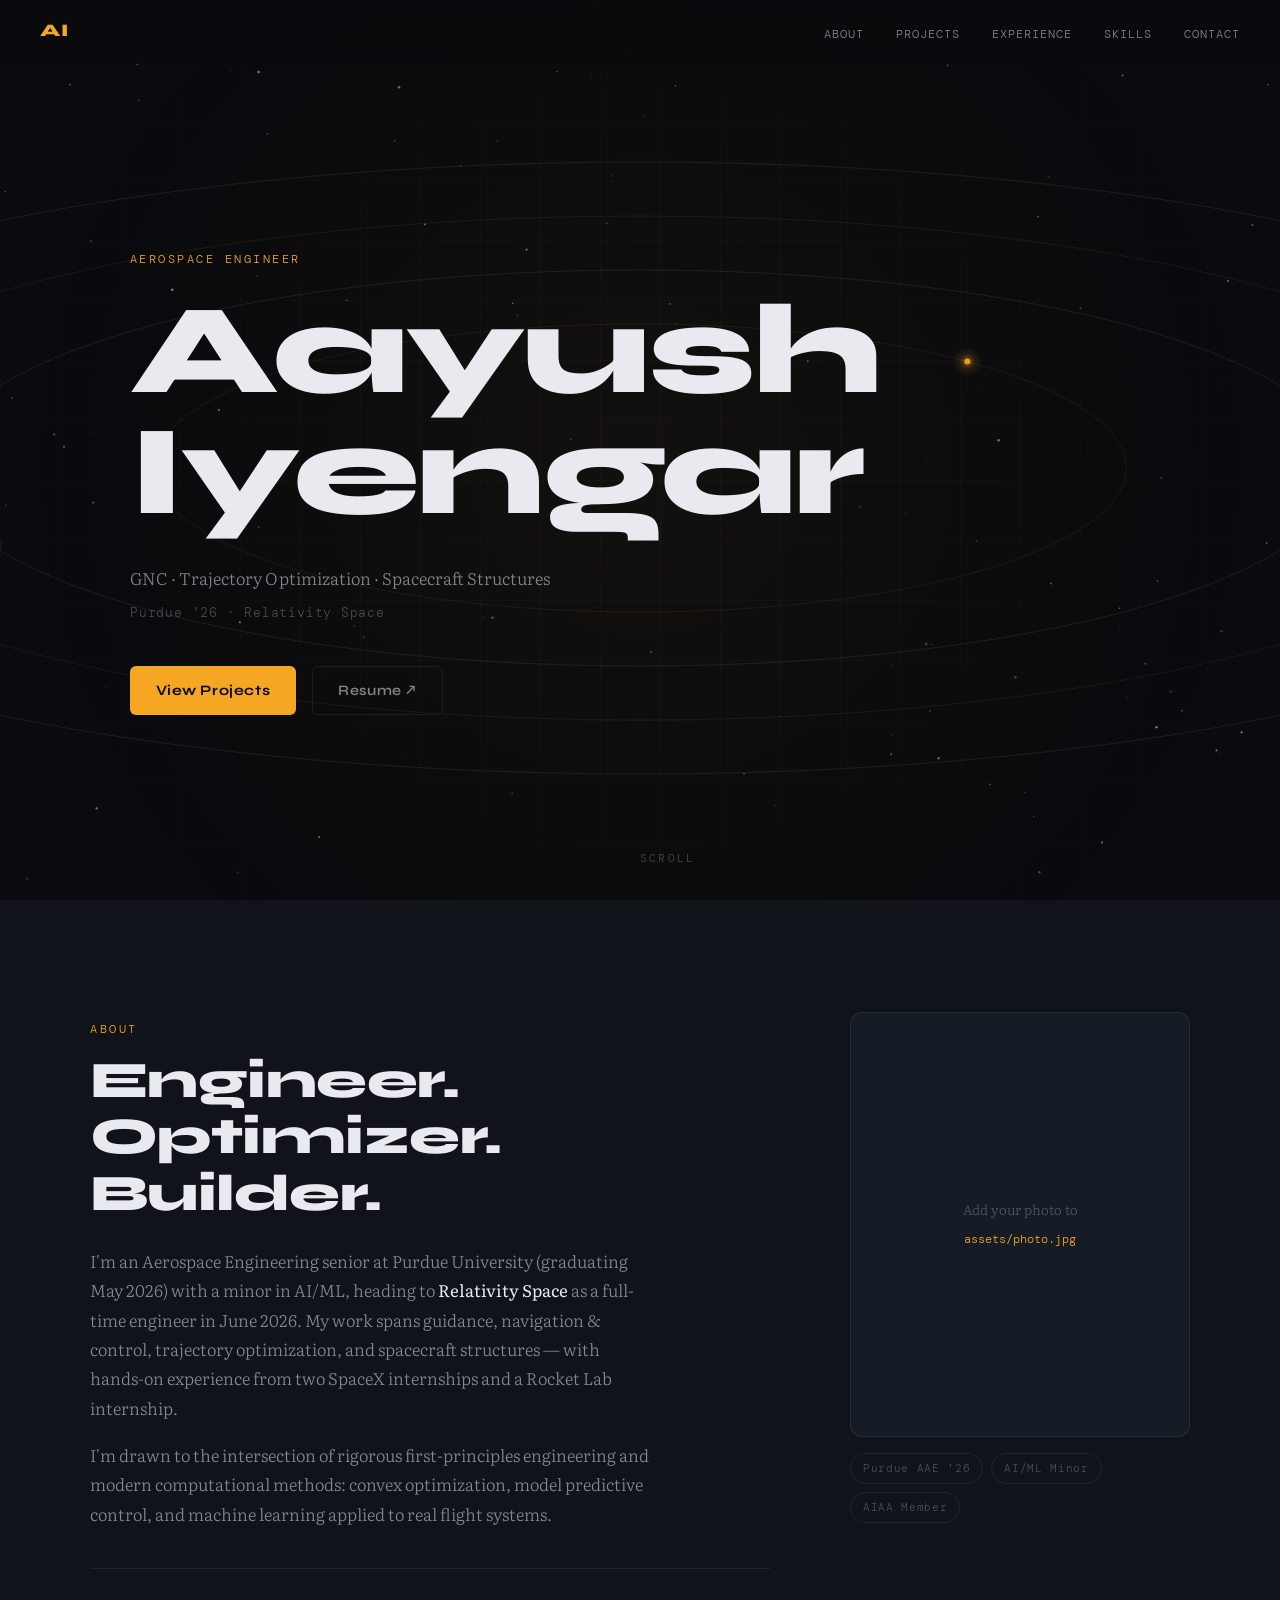
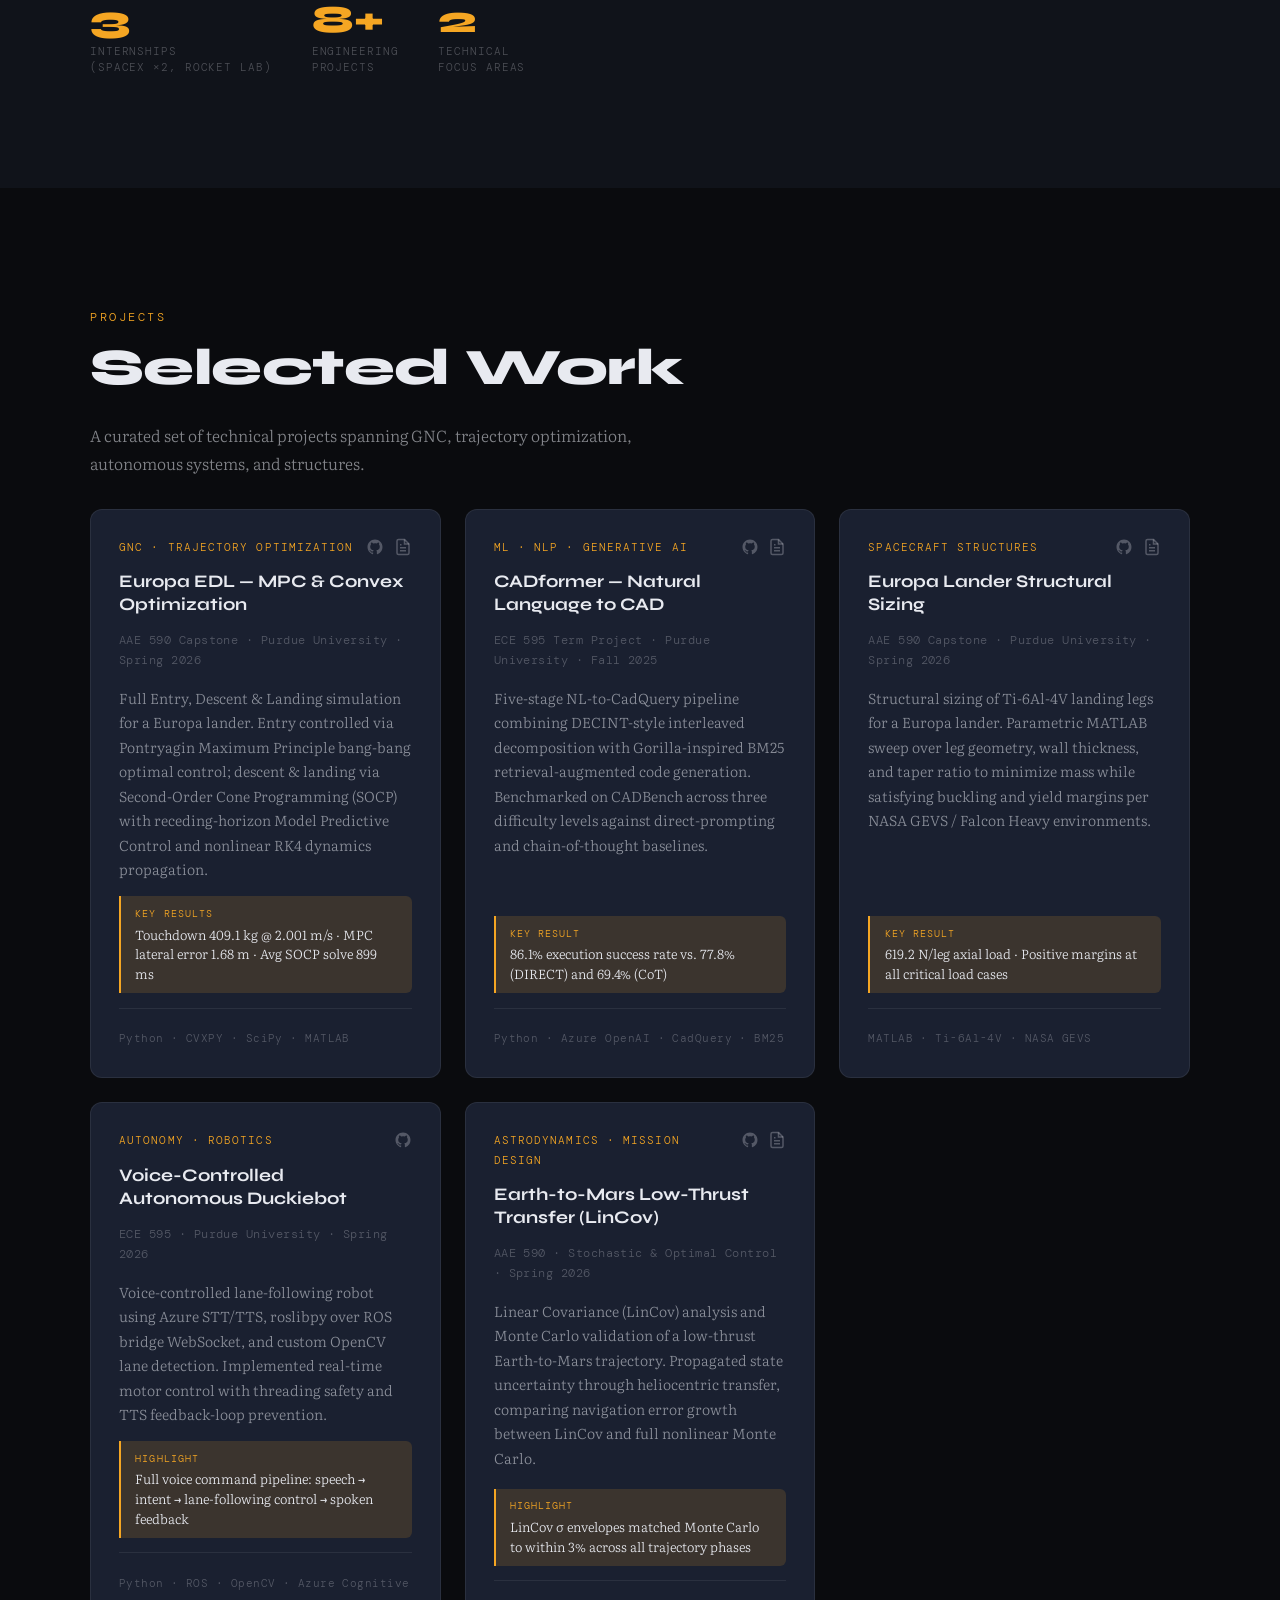
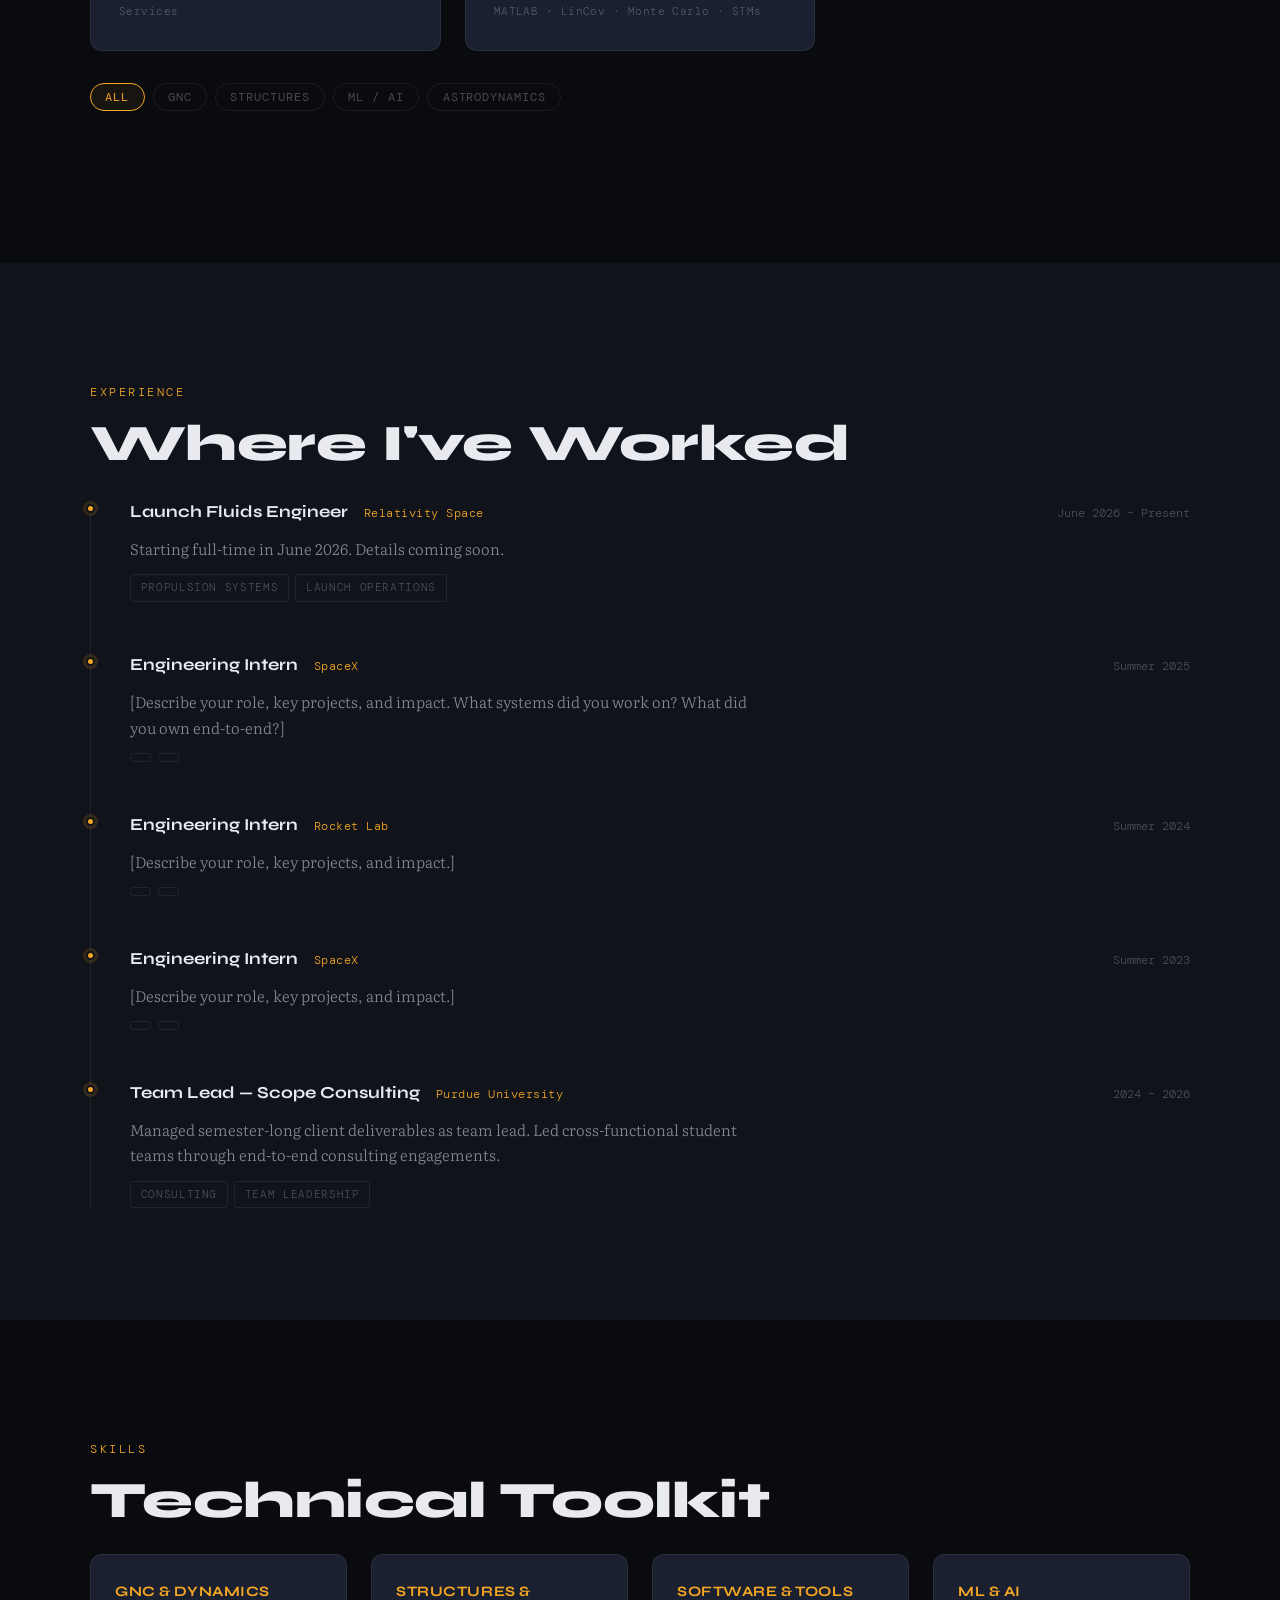
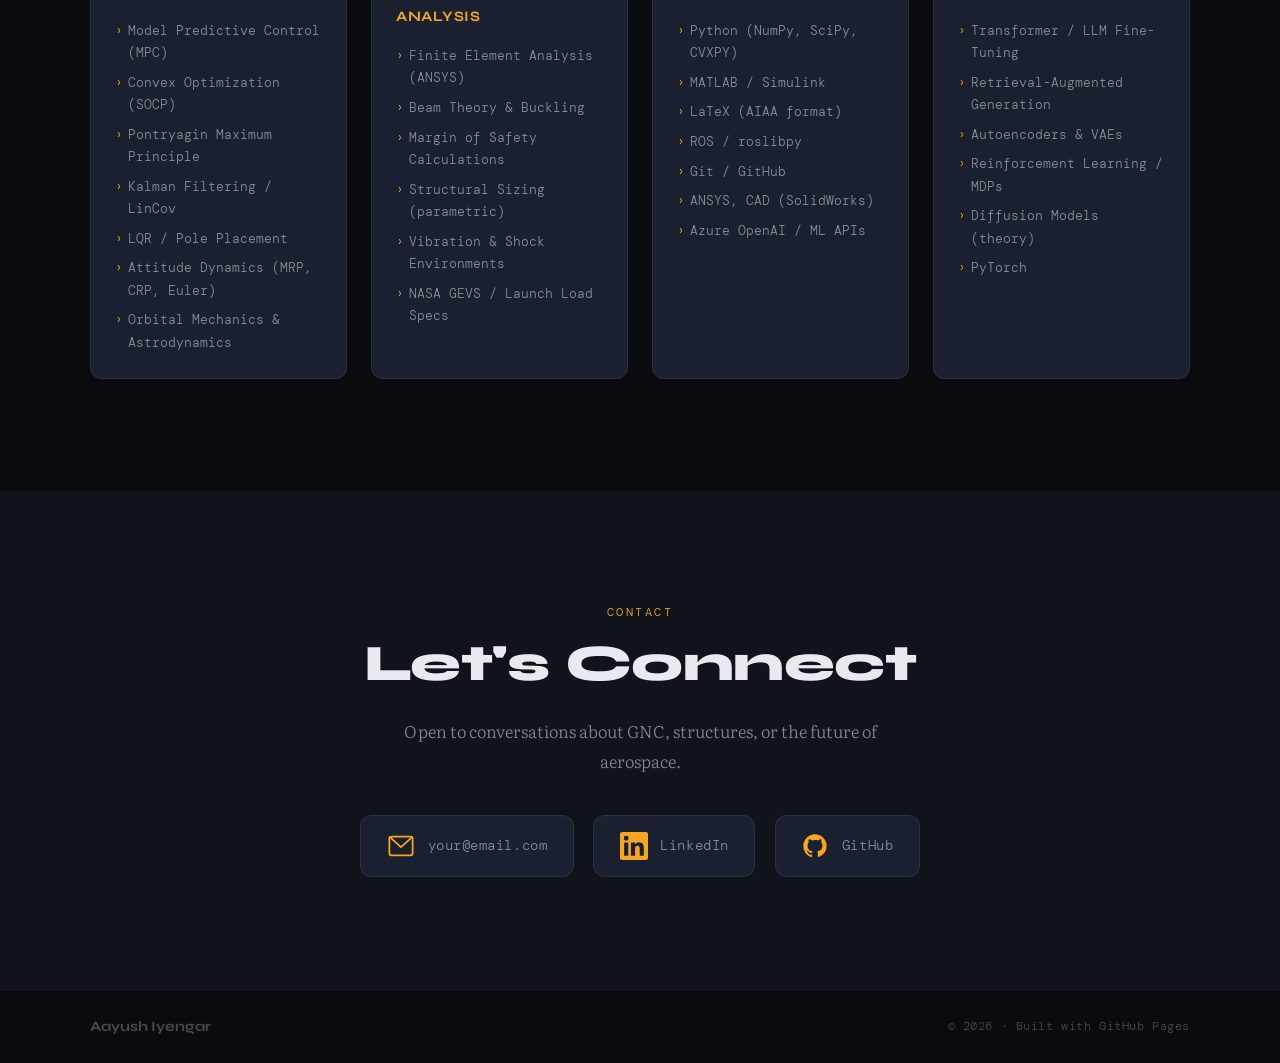
==== portfolio/index.html @ c2027d05 "Initial portfolio commit" ====
<!DOCTYPE html>
<html lang="en">
<head>
  <meta charset="UTF-8" />
  <meta name="viewport" content="width=device-width, initial-scale=1.0" />
  <title>Aayush Iyengar — Aerospace Engineer</title>
  <meta name="description" content="Aerospace Engineering portfolio — GNC, trajectory optimization, spacecraft structures, and more." />
  <link rel="stylesheet" href="css/style.css" />
  <link rel="preconnect" href="https://fonts.googleapis.com" />
  <link href="https://fonts.googleapis.com/css2?family=Syne:wght@400;600;700;800&family=DM+Mono:ital,wght@0,300;0,400;1,300&family=Literata:ital,wght@0,300;0,400;1,300&display=swap" rel="stylesheet" />
</head>
<body>

  <!-- ═══════════════════════════════ NAV ═══════════════════════════════ -->
  <nav id="nav">
    <div class="nav-logo">AI</div>
    <ul class="nav-links">
      <li><a href="#about">About</a></li>
      <li><a href="#projects">Projects</a></li>
      <li><a href="#experience">Experience</a></li>
      <li><a href="#skills">Skills</a></li>
      <li><a href="#contact">Contact</a></li>
    </ul>
    <button class="nav-menu-btn" id="menuBtn" aria-label="Toggle menu">
      <span></span><span></span><span></span>
    </button>
  </nav>

  <div class="mobile-menu" id="mobileMenu">
    <ul>
      <li><a href="#about" class="menu-link">About</a></li>
      <li><a href="#projects" class="menu-link">Projects</a></li>
      <li><a href="#experience" class="menu-link">Experience</a></li>
      <li><a href="#skills" class="menu-link">Skills</a></li>
      <li><a href="#contact" class="menu-link">Contact</a></li>
    </ul>
  </div>

  <!-- ════════════════════════════════ HERO ════════════════════════════════ -->
  <header id="hero">
    <div class="hero-bg">
      <canvas id="orbitCanvas"></canvas>
    </div>
    <div class="hero-content">
      <p class="hero-eyebrow">Aerospace Engineer</p>
      <h1 class="hero-name">Aayush<br/>Iyengar</h1>
      <p class="hero-tagline">
        GNC · Trajectory Optimization · Spacecraft Structures<br/>
        <span class="hero-sub">Purdue '26 · Relativity Space</span>
      </p>
      <div class="hero-cta">
        <a href="#projects" class="btn-primary">View Projects</a>
        <a href="assets/resume.pdf" class="btn-ghost" target="_blank" rel="noopener">
          <!-- ✏️ UPDATE: replace assets/resume.pdf with your actual resume PDF path -->
          Resume ↗
        </a>
      </div>
    </div>
    <div class="hero-scroll-hint">scroll</div>
  </header>

  <!-- ════════════════════════════════ ABOUT ════════════════════════════════ -->
  <section id="about">
    <div class="section-inner">
      <div class="about-grid">
        <div class="about-text">
          <span class="section-label">About</span>
          <h2>Engineer. Optimizer.<br/>Builder.</h2>
          <p>
            <!-- ✏️ UPDATE: Replace this paragraph with your own bio -->
            I'm an Aerospace Engineering senior at Purdue University (graduating May 2026) with a minor in
            AI/ML, heading to <strong>Relativity Space</strong> as a full-time engineer in June 2026.
            My work spans guidance, navigation & control, trajectory optimization, and spacecraft
            structures — with hands-on experience from two SpaceX internships and a Rocket Lab internship.
          </p>
          <p>
            I'm drawn to the intersection of rigorous first-principles engineering and modern computational
            methods: convex optimization, model predictive control, and machine learning applied to
            real flight systems.
          </p>
          <div class="about-stats">
            <div class="stat">
              <span class="stat-num">3</span>
              <span class="stat-label">Internships<br/>(SpaceX ×2, Rocket Lab)</span>
            </div>
            <div class="stat">
              <!-- ✏️ UPDATE: adjust project count as needed -->
              <span class="stat-num">8+</span>
              <span class="stat-label">Engineering<br/>Projects</span>
            </div>
            <div class="stat">
              <span class="stat-num">2</span>
              <span class="stat-label">Technical<br/>Focus Areas</span>
            </div>
          </div>
        </div>
        <div class="about-image-col">
          <div class="about-photo-frame">
            <!-- ✏️ UPDATE: Replace 'assets/photo.jpg' with your own headshot -->
            <img src="assets/photo.jpg" alt="Aayush Iyengar" id="profilePhoto" />
            <div class="photo-placeholder" id="photoPlaceholder">
              <span>Add your photo to<br/><code>assets/photo.jpg</code></span>
            </div>
          </div>
          <div class="about-badges">
            <span class="badge">Purdue AAE '26</span>
            <span class="badge">AI/ML Minor</span>
            <span class="badge">AIAA Member</span>
          </div>
        </div>
      </div>
    </div>
  </section>

  <!-- ════════════════════════════════ PROJECTS ════════════════════════════════ -->
  <section id="projects">
    <div class="section-inner">
      <span class="section-label">Projects</span>
      <h2>Selected Work</h2>
      <p class="section-intro">
        A curated set of technical projects spanning GNC, trajectory optimization, autonomous systems, and structures.
      </p>

      <div class="projects-grid" id="projectsGrid">
        <!-- ─── PROJECT CARD TEMPLATE ───
             To add or edit a project, duplicate one <article class="project-card"> block.
             Fields to update:
               data-tags   : space-separated tags shown as pills (e.g. "GNC MPC Python")
               .proj-tag   : category label shown at top of card
               h3          : project title
               .proj-meta  : subtitle / affiliation / date
               .proj-desc  : 2–4 sentence technical summary
               .proj-result: key quantitative result or outcome
               .proj-stack : comma-separated tools/languages used
               href (×2)   : links to GitHub repo and/or paper/report PDF
             ─── -->

        <article class="project-card" data-tags="GNC MPC Python Optimization">
          <div class="proj-header">
            <span class="proj-tag">GNC · Trajectory Optimization</span>
            <div class="proj-links">
              <!-- ✏️ UPDATE: Replace # with your GitHub repo URL -->
              <a href="#" target="_blank" rel="noopener" aria-label="GitHub">
                <svg viewBox="0 0 24 24" fill="currentColor" width="18" height="18"><path d="M12 2C6.477 2 2 6.484 2 12.017c0 4.425 2.865 8.18 6.839 9.504.5.092.682-.217.682-.483 0-.237-.008-.868-.013-1.703-2.782.605-3.369-1.343-3.369-1.343-.454-1.158-1.11-1.466-1.11-1.466-.908-.62.069-.608.069-.608 1.003.07 1.531 1.032 1.531 1.032.892 1.53 2.341 1.088 2.91.832.092-.647.35-1.088.636-1.338-2.22-.253-4.555-1.113-4.555-4.951 0-1.093.39-1.988 1.029-2.688-.103-.253-.446-1.272.098-2.65 0 0 .84-.27 2.75 1.026A9.564 9.564 0 0112 6.844c.85.004 1.705.115 2.504.337 1.909-1.296 2.747-1.027 2.747-1.027.546 1.379.202 2.398.1 2.651.64.7 1.028 1.595 1.028 2.688 0 3.848-2.339 4.695-4.566 4.943.359.309.678.92.678 1.855 0 1.338-.012 2.419-.012 2.747 0 .268.18.58.688.482A10.019 10.019 0 0022 12.017C22 6.484 17.522 2 12 2z"/></svg>
              </a>
              <!-- ✏️ UPDATE: Replace # with your report/paper PDF link, or remove this <a> tag -->
              <a href="#" target="_blank" rel="noopener" aria-label="Report">
                <svg viewBox="0 0 24 24" fill="none" stroke="currentColor" stroke-width="2" width="18" height="18"><path d="M14 2H6a2 2 0 00-2 2v16a2 2 0 002 2h12a2 2 0 002-2V8z"/><polyline points="14 2 14 8 20 8"/><line x1="16" y1="13" x2="8" y2="13"/><line x1="16" y1="17" x2="8" y2="17"/><polyline points="10 9 9 9 8 9"/></svg>
              </a>
            </div>
          </div>
          <h3>Europa EDL — MPC &amp; Convex Optimization</h3>
          <p class="proj-meta">AAE 590 Capstone · Purdue University · Spring 2026</p>
          <p class="proj-desc">
            Full Entry, Descent &amp; Landing simulation for a Europa lander. Entry controlled via
            Pontryagin Maximum Principle bang-bang optimal control; descent &amp; landing via
            Second-Order Cone Programming (SOCP) with receding-horizon Model Predictive Control
            and nonlinear RK4 dynamics propagation.
          </p>
          <div class="proj-result">
            <span class="result-label">Key Results</span>
            Touchdown 409.1 kg @ 2.001 m/s · MPC lateral error 1.68 m · Avg SOCP solve 899 ms
          </div>
          <div class="proj-footer">
            <span class="proj-stack">Python · CVXPY · SciPy · MATLAB</span>
          </div>
        </article>

        <article class="project-card" data-tags="NLP ML Python CAD">
          <div class="proj-header">
            <span class="proj-tag">ML · NLP · Generative AI</span>
            <div class="proj-links">
              <a href="#" target="_blank" rel="noopener" aria-label="GitHub">
                <svg viewBox="0 0 24 24" fill="currentColor" width="18" height="18"><path d="M12 2C6.477 2 2 6.484 2 12.017c0 4.425 2.865 8.18 6.839 9.504.5.092.682-.217.682-.483 0-.237-.008-.868-.013-1.703-2.782.605-3.369-1.343-3.369-1.343-.454-1.158-1.11-1.466-1.11-1.466-.908-.62.069-.608.069-.608 1.003.07 1.531 1.032 1.531 1.032.892 1.53 2.341 1.088 2.91.832.092-.647.35-1.088.636-1.338-2.22-.253-4.555-1.113-4.555-4.951 0-1.093.39-1.988 1.029-2.688-.103-.253-.446-1.272.098-2.65 0 0 .84-.27 2.75 1.026A9.564 9.564 0 0112 6.844c.85.004 1.705.115 2.504.337 1.909-1.296 2.747-1.027 2.747-1.027.546 1.379.202 2.398.1 2.651.64.7 1.028 1.595 1.028 2.688 0 3.848-2.339 4.695-4.566 4.943.359.309.678.92.678 1.855 0 1.338-.012 2.419-.012 2.747 0 .268.18.58.688.482A10.019 10.019 0 0022 12.017C22 6.484 17.522 2 12 2z"/></svg>
              </a>
              <a href="#" target="_blank" rel="noopener" aria-label="Report">
                <svg viewBox="0 0 24 24" fill="none" stroke="currentColor" stroke-width="2" width="18" height="18"><path d="M14 2H6a2 2 0 00-2 2v16a2 2 0 002 2h12a2 2 0 002-2V8z"/><polyline points="14 2 14 8 20 8"/><line x1="16" y1="13" x2="8" y2="13"/><line x1="16" y1="17" x2="8" y2="17"/><polyline points="10 9 9 9 8 9"/></svg>
              </a>
            </div>
          </div>
          <h3>CADformer — Natural Language to CAD</h3>
          <p class="proj-meta">ECE 595 Term Project · Purdue University · Fall 2025</p>
          <p class="proj-desc">
            Five-stage NL-to-CadQuery pipeline combining DECINT-style interleaved decomposition with
            Gorilla-inspired BM25 retrieval-augmented code generation. Benchmarked on CADBench across
            three difficulty levels against direct-prompting and chain-of-thought baselines.
          </p>
          <div class="proj-result">
            <span class="result-label">Key Result</span>
            86.1% execution success rate vs. 77.8% (DIRECT) and 69.4% (CoT)
          </div>
          <div class="proj-footer">
            <span class="proj-stack">Python · Azure OpenAI · CadQuery · BM25</span>
          </div>
        </article>

        <article class="project-card" data-tags="Structures FEA MATLAB">
          <div class="proj-header">
            <span class="proj-tag">Spacecraft Structures</span>
            <div class="proj-links">
              <a href="#" target="_blank" rel="noopener" aria-label="GitHub">
                <svg viewBox="0 0 24 24" fill="currentColor" width="18" height="18"><path d="M12 2C6.477 2 2 6.484 2 12.017c0 4.425 2.865 8.18 6.839 9.504.5.092.682-.217.682-.483 0-.237-.008-.868-.013-1.703-2.782.605-3.369-1.343-3.369-1.343-.454-1.158-1.11-1.466-1.11-1.466-.908-.62.069-.608.069-.608 1.003.07 1.531 1.032 1.531 1.032.892 1.53 2.341 1.088 2.91.832.092-.647.35-1.088.636-1.338-2.22-.253-4.555-1.113-4.555-4.951 0-1.093.39-1.988 1.029-2.688-.103-.253-.446-1.272.098-2.65 0 0 .84-.27 2.75 1.026A9.564 9.564 0 0112 6.844c.85.004 1.705.115 2.504.337 1.909-1.296 2.747-1.027 2.747-1.027.546 1.379.202 2.398.1 2.651.64.7 1.028 1.595 1.028 2.688 0 3.848-2.339 4.695-4.566 4.943.359.309.678.92.678 1.855 0 1.338-.012 2.419-.012 2.747 0 .268.18.58.688.482A10.019 10.019 0 0022 12.017C22 6.484 17.522 2 12 2z"/></svg>
              </a>
              <a href="#" target="_blank" rel="noopener" aria-label="Report">
                <svg viewBox="0 0 24 24" fill="none" stroke="currentColor" stroke-width="2" width="18" height="18"><path d="M14 2H6a2 2 0 00-2 2v16a2 2 0 002 2h12a2 2 0 002-2V8z"/><polyline points="14 2 14 8 20 8"/><line x1="16" y1="13" x2="8" y2="13"/><line x1="16" y1="17" x2="8" y2="17"/><polyline points="10 9 9 9 8 9"/></svg>
              </a>
            </div>
          </div>
          <h3>Europa Lander Structural Sizing</h3>
          <p class="proj-meta">AAE 590 Capstone · Purdue University · Spring 2026</p>
          <p class="proj-desc">
            Structural sizing of Ti-6Al-4V landing legs for a Europa lander. Parametric MATLAB sweep
            over leg geometry, wall thickness, and taper ratio to minimize mass while satisfying
            buckling and yield margins per NASA GEVS / Falcon Heavy environments.
          </p>
          <div class="proj-result">
            <span class="result-label">Key Result</span>
            619.2 N/leg axial load · Positive margins at all critical load cases
          </div>
          <div class="proj-footer">
            <span class="proj-stack">MATLAB · Ti-6Al-4V · NASA GEVS</span>
          </div>
        </article>

        <article class="project-card" data-tags="GNC Robotics Python ROS">
          <div class="proj-header">
            <span class="proj-tag">Autonomy · Robotics</span>
            <div class="proj-links">
              <a href="#" target="_blank" rel="noopener" aria-label="GitHub">
                <svg viewBox="0 0 24 24" fill="currentColor" width="18" height="18"><path d="M12 2C6.477 2 2 6.484 2 12.017c0 4.425 2.865 8.18 6.839 9.504.5.092.682-.217.682-.483 0-.237-.008-.868-.013-1.703-2.782.605-3.369-1.343-3.369-1.343-.454-1.158-1.11-1.466-1.11-1.466-.908-.62.069-.608.069-.608 1.003.07 1.531 1.032 1.531 1.032.892 1.53 2.341 1.088 2.91.832.092-.647.35-1.088.636-1.338-2.22-.253-4.555-1.113-4.555-4.951 0-1.093.39-1.988 1.029-2.688-.103-.253-.446-1.272.098-2.65 0 0 .84-.27 2.75 1.026A9.564 9.564 0 0112 6.844c.85.004 1.705.115 2.504.337 1.909-1.296 2.747-1.027 2.747-1.027.546 1.379.202 2.398.1 2.651.64.7 1.028 1.595 1.028 2.688 0 3.848-2.339 4.695-4.566 4.943.359.309.678.92.678 1.855 0 1.338-.012 2.419-.012 2.747 0 .268.18.58.688.482A10.019 10.019 0 0022 12.017C22 6.484 17.522 2 12 2z"/></svg>
              </a>
            </div>
          </div>
          <h3>Voice-Controlled Autonomous Duckiebot</h3>
          <p class="proj-meta">ECE 595 · Purdue University · Spring 2026</p>
          <p class="proj-desc">
            Voice-controlled lane-following robot using Azure STT/TTS, roslibpy over ROS bridge
            WebSocket, and custom OpenCV lane detection. Implemented real-time motor control with
            threading safety and TTS feedback-loop prevention.
          </p>
          <div class="proj-result">
            <span class="result-label">Highlight</span>
            Full voice command pipeline: speech → intent → lane-following control → spoken feedback
          </div>
          <div class="proj-footer">
            <span class="proj-stack">Python · ROS · OpenCV · Azure Cognitive Services</span>
          </div>
        </article>

        <article class="project-card" data-tags="Astrodynamics MATLAB Trajectory">
          <div class="proj-header">
            <span class="proj-tag">Astrodynamics · Mission Design</span>
            <div class="proj-links">
              <a href="#" target="_blank" rel="noopener" aria-label="GitHub">
                <svg viewBox="0 0 24 24" fill="currentColor" width="18" height="18"><path d="M12 2C6.477 2 2 6.484 2 12.017c0 4.425 2.865 8.18 6.839 9.504.5.092.682-.217.682-.483 0-.237-.008-.868-.013-1.703-2.782.605-3.369-1.343-3.369-1.343-.454-1.158-1.11-1.466-1.11-1.466-.908-.62.069-.608.069-.608 1.003.07 1.531 1.032 1.531 1.032.892 1.53 2.341 1.088 2.91.832.092-.647.35-1.088.636-1.338-2.22-.253-4.555-1.113-4.555-4.951 0-1.093.39-1.988 1.029-2.688-.103-.253-.446-1.272.098-2.65 0 0 .84-.27 2.75 1.026A9.564 9.564 0 0112 6.844c.85.004 1.705.115 2.504.337 1.909-1.296 2.747-1.027 2.747-1.027.546 1.379.202 2.398.1 2.651.64.7 1.028 1.595 1.028 2.688 0 3.848-2.339 4.695-4.566 4.943.359.309.678.92.678 1.855 0 1.338-.012 2.419-.012 2.747 0 .268.18.58.688.482A10.019 10.019 0 0022 12.017C22 6.484 17.522 2 12 2z"/></svg>
              </a>
              <a href="#" target="_blank" rel="noopener" aria-label="Report">
                <svg viewBox="0 0 24 24" fill="none" stroke="currentColor" stroke-width="2" width="18" height="18"><path d="M14 2H6a2 2 0 00-2 2v16a2 2 0 002 2h12a2 2 0 002-2V8z"/><polyline points="14 2 14 8 20 8"/><line x1="16" y1="13" x2="8" y2="13"/><line x1="16" y1="17" x2="8" y2="17"/><polyline points="10 9 9 9 8 9"/></svg>
              </a>
            </div>
          </div>
          <h3>Earth-to-Mars Low-Thrust Transfer (LinCov)</h3>
          <p class="proj-meta">AAE 590 · Stochastic &amp; Optimal Control · Spring 2026</p>
          <p class="proj-desc">
            Linear Covariance (LinCov) analysis and Monte Carlo validation of a low-thrust
            Earth-to-Mars trajectory. Propagated state uncertainty through heliocentric transfer,
            comparing navigation error growth between LinCov and full nonlinear Monte Carlo.
          </p>
          <div class="proj-result">
            <span class="result-label">Highlight</span>
            LinCov σ envelopes matched Monte Carlo to within 3% across all trajectory phases
          </div>
          <div class="proj-footer">
            <span class="proj-stack">MATLAB · LinCov · Monte Carlo · STMs</span>
          </div>
        </article>

        <!-- ✏️ ADD MORE PROJECT CARDS HERE — copy the <article> block above and fill in your details -->

      </div>

      <div class="projects-filter">
        <button class="filter-btn active" data-filter="all">All</button>
        <button class="filter-btn" data-filter="GNC">GNC</button>
        <button class="filter-btn" data-filter="Structures">Structures</button>
        <button class="filter-btn" data-filter="ML">ML / AI</button>
        <button class="filter-btn" data-filter="Astrodynamics">Astrodynamics</button>
      </div>
    </div>
  </section>

  <!-- ════════════════════════════════ EXPERIENCE ════════════════════════════════ -->
  <section id="experience">
    <div class="section-inner">
      <span class="section-label">Experience</span>
      <h2>Where I've Worked</h2>

      <div class="timeline">

        <!-- ✏️ UPDATE: Replace the content in each .tl-item with your actual role details -->

        <div class="tl-item">
          <div class="tl-marker"></div>
          <div class="tl-content">
            <div class="tl-header">
              <h3>Launch Fluids Engineer</h3>
              <span class="tl-company">Relativity Space</span>
              <span class="tl-date">June 2026 – Present</span>
            </div>
            <p class="tl-desc">
              <!-- ✏️ UPDATE: Add your role description here once you start -->
              Starting full-time in June 2026. Details coming soon.
            </p>
            <div class="tl-tags">
              <span>Propulsion Systems</span>
              <span>Launch Operations</span>
            </div>
          </div>
        </div>

        <div class="tl-item">
          <div class="tl-marker"></div>
          <div class="tl-content">
            <div class="tl-header">
              <h3>Engineering Intern</h3>
              <!-- ✏️ UPDATE: Change to your actual SpaceX team/title -->
              <span class="tl-company">SpaceX</span>
              <span class="tl-date">Summer 2025</span>
            </div>
            <p class="tl-desc">
              <!-- ✏️ UPDATE: Replace with your actual internship description -->
              [Describe your role, key projects, and impact. What systems did you work on? What did you own end-to-end?]
            </p>
            <div class="tl-tags">
              <span><!-- ✏️ Tag 1 --></span>
              <span><!-- ✏️ Tag 2 --></span>
            </div>
          </div>
        </div>

        <div class="tl-item">
          <div class="tl-marker"></div>
          <div class="tl-content">
            <div class="tl-header">
              <h3>Engineering Intern</h3>
              <span class="tl-company">Rocket Lab</span>
              <span class="tl-date">Summer 2024</span>
            </div>
            <p class="tl-desc">
              <!-- ✏️ UPDATE: Replace with your actual Rocket Lab internship description -->
              [Describe your role, key projects, and impact.]
            </p>
            <div class="tl-tags">
              <span><!-- ✏️ Tag 1 --></span>
              <span><!-- ✏️ Tag 2 --></span>
            </div>
          </div>
        </div>

        <div class="tl-item">
          <div class="tl-marker"></div>
          <div class="tl-content">
            <div class="tl-header">
              <h3>Engineering Intern</h3>
              <span class="tl-company">SpaceX</span>
              <span class="tl-date">Summer 2023</span>
            </div>
            <p class="tl-desc">
              <!-- ✏️ UPDATE: Replace with your actual internship description -->
              [Describe your role, key projects, and impact.]
            </p>
            <div class="tl-tags">
              <span><!-- ✏️ Tag 1 --></span>
              <span><!-- ✏️ Tag 2 --></span>
            </div>
          </div>
        </div>

        <div class="tl-item">
          <div class="tl-marker"></div>
          <div class="tl-content">
            <div class="tl-header">
              <h3>Team Lead — Scope Consulting</h3>
              <span class="tl-company">Purdue University</span>
              <span class="tl-date">2024 – 2026</span>
            </div>
            <p class="tl-desc">
              <!-- ✏️ UPDATE: Add your Scope Consulting details -->
              Managed semester-long client deliverables as team lead. Led cross-functional student teams through end-to-end consulting engagements.
            </p>
            <div class="tl-tags">
              <span>Consulting</span>
              <span>Team Leadership</span>
            </div>
          </div>
        </div>

      </div>
    </div>
  </section>

  <!-- ════════════════════════════════ SKILLS ════════════════════════════════ -->
  <section id="skills">
    <div class="section-inner">
      <span class="section-label">Skills</span>
      <h2>Technical Toolkit</h2>

      <div class="skills-grid">
        <div class="skill-group">
          <h4>GNC &amp; Dynamics</h4>
          <ul>
            <li>Model Predictive Control (MPC)</li>
            <li>Convex Optimization (SOCP)</li>
            <li>Pontryagin Maximum Principle</li>
            <li>Kalman Filtering / LinCov</li>
            <li>LQR / Pole Placement</li>
            <li>Attitude Dynamics (MRP, CRP, Euler)</li>
            <li>Orbital Mechanics &amp; Astrodynamics</li>
          </ul>
        </div>
        <div class="skill-group">
          <h4>Structures &amp; Analysis</h4>
          <ul>
            <li>Finite Element Analysis (ANSYS)</li>
            <li>Beam Theory &amp; Buckling</li>
            <li>Margin of Safety Calculations</li>
            <li>Structural Sizing (parametric)</li>
            <li>Vibration &amp; Shock Environments</li>
            <li>NASA GEVS / Launch Load Specs</li>
          </ul>
        </div>
        <div class="skill-group">
          <h4>Software &amp; Tools</h4>
          <ul>
            <li>Python (NumPy, SciPy, CVXPY)</li>
            <li>MATLAB / Simulink</li>
            <li>LaTeX (AIAA format)</li>
            <li>ROS / roslibpy</li>
            <li>Git / GitHub</li>
            <li>ANSYS, CAD (SolidWorks)</li>
            <li>Azure OpenAI / ML APIs</li>
          </ul>
        </div>
        <div class="skill-group">
          <h4>ML &amp; AI</h4>
          <ul>
            <li>Transformer / LLM Fine-Tuning</li>
            <li>Retrieval-Augmented Generation</li>
            <li>Autoencoders &amp; VAEs</li>
            <li>Reinforcement Learning / MDPs</li>
            <li>Diffusion Models (theory)</li>
            <li>PyTorch</li>
          </ul>
        </div>
      </div>
    </div>
  </section>

  <!-- ════════════════════════════════ CONTACT ════════════════════════════════ -->
  <section id="contact">
    <div class="section-inner contact-inner">
      <span class="section-label">Contact</span>
      <h2>Let's Connect</h2>
      <p class="contact-sub">
        Open to conversations about GNC, structures, or the future of aerospace.
      </p>
      <div class="contact-links">
        <!-- ✏️ UPDATE: Replace href values with your actual URLs / email -->
        <a href="mailto:your@email.com" class="contact-card">
          <svg viewBox="0 0 24 24" fill="none" stroke="currentColor" stroke-width="1.5" width="28" height="28"><rect x="2" y="4" width="20" height="16" rx="2"/><polyline points="2,4 12,13 22,4"/></svg>
          <span>your@email.com</span>
        </a>
        <a href="https://linkedin.com/in/yourprofile" class="contact-card" target="_blank" rel="noopener">
          <svg viewBox="0 0 24 24" fill="currentColor" width="28" height="28"><path d="M20.447 20.452h-3.554v-5.569c0-1.328-.027-3.037-1.852-3.037-1.853 0-2.136 1.445-2.136 2.939v5.667H9.351V9h3.414v1.561h.046c.477-.9 1.637-1.85 3.37-1.85 3.601 0 4.267 2.37 4.267 5.455v6.286zM5.337 7.433a2.062 2.062 0 01-2.063-2.065 2.064 2.064 0 112.063 2.065zm1.782 13.019H3.555V9h3.564v11.452zM22.225 0H1.771C.792 0 0 .774 0 1.729v20.542C0 23.227.792 24 1.771 24h20.451C23.2 24 24 23.227 24 22.271V1.729C24 .774 23.2 0 22.222 0h.003z"/></svg>
          <span>LinkedIn</span>
        </a>
        <a href="https://github.com/yourusername" class="contact-card" target="_blank" rel="noopener">
          <svg viewBox="0 0 24 24" fill="currentColor" width="28" height="28"><path d="M12 2C6.477 2 2 6.484 2 12.017c0 4.425 2.865 8.18 6.839 9.504.5.092.682-.217.682-.483 0-.237-.008-.868-.013-1.703-2.782.605-3.369-1.343-3.369-1.343-.454-1.158-1.11-1.466-1.11-1.466-.908-.62.069-.608.069-.608 1.003.07 1.531 1.032 1.531 1.032.892 1.53 2.341 1.088 2.91.832.092-.647.35-1.088.636-1.338-2.22-.253-4.555-1.113-4.555-4.951 0-1.093.39-1.988 1.029-2.688-.103-.253-.446-1.272.098-2.65 0 0 .84-.27 2.75 1.026A9.564 9.564 0 0112 6.844c.85.004 1.705.115 2.504.337 1.909-1.296 2.747-1.027 2.747-1.027.546 1.379.202 2.398.1 2.651.64.7 1.028 1.595 1.028 2.688 0 3.848-2.339 4.695-4.566 4.943.359.309.678.92.678 1.855 0 1.338-.012 2.419-.012 2.747 0 .268.18.58.688.482A10.019 10.019 0 0022 12.017C22 6.484 17.522 2 12 2z"/></svg>
          <span>GitHub</span>
        </a>
      </div>
    </div>
  </section>

  <!-- ════════════════════════════════ FOOTER ════════════════════════════════ -->
  <footer>
    <div class="footer-inner">
      <span class="footer-name">Aayush Iyengar</span>
      <span class="footer-copy">© 2026 · Built with GitHub Pages</span>
    </div>
  </footer>

  <script src="js/main.js"></script>
</body>
</html>
---- portfolio/css/style.css ----
/* ═══════════════════════════════════════════════════════════════════
   AAYUSH IYENGAR — PORTFOLIO CSS
   Aesthetic: Deep-space industrial · Monochromatic dark + amber accent
   ═══════════════════════════════════════════════════════════════════ */

/* ── 0. TOKENS ───────────────────────────────────────────────────── */
:root {
  --bg:          #0a0b0e;
  --bg-2:        #10131a;
  --bg-3:        #161c26;
  --surface:     #1a2030;
  --border:      rgba(255,255,255,0.07);
  --amber:       #f5a623;
  --amber-dim:   rgba(245,166,35,0.15);
  --amber-glow:  rgba(245,166,35,0.06);
  --text:        #e8eaf0;
  --text-dim:    rgba(232,234,240,0.55);
  --text-mute:   rgba(232,234,240,0.28);
  --mono:        'DM Mono', monospace;
  --display:     'Syne', sans-serif;
  --body:        'Literata', Georgia, serif;
  --radius:      6px;
  --radius-lg:   12px;
  --max-w:       1100px;
  --nav-h:       64px;
}

/* ── 1. RESET & BASE ─────────────────────────────────────────────── */
*, *::before, *::after { box-sizing: border-box; margin: 0; padding: 0; }

html { scroll-behavior: smooth; font-size: 16px; }

body {
  background: var(--bg);
  color: var(--text);
  font-family: var(--body);
  font-weight: 300;
  line-height: 1.75;
  overflow-x: hidden;
}

a { color: inherit; text-decoration: none; }
img { display: block; max-width: 100%; }
ul { list-style: none; }

/* ── 2. NAV ──────────────────────────────────────────────────────── */
#nav {
  position: fixed;
  top: 0; left: 0; right: 0;
  height: var(--nav-h);
  display: flex;
  align-items: center;
  justify-content: space-between;
  padding: 0 2.5rem;
  z-index: 100;
  background: rgba(10,11,14,0.6);
  backdrop-filter: blur(12px);
  -webkit-backdrop-filter: blur(12px);
  border-bottom: 1px solid transparent;
  transition: border-color 0.3s;
}
#nav.scrolled { border-color: var(--border); }

.nav-logo {
  font-family: var(--display);
  font-weight: 800;
  font-size: 1.1rem;
  letter-spacing: 0.05em;
  color: var(--amber);
}

.nav-links {
  display: flex;
  gap: 2rem;
}
.nav-links a {
  font-family: var(--mono);
  font-size: 0.78rem;
  letter-spacing: 0.08em;
  text-transform: uppercase;
  color: var(--text-dim);
  transition: color 0.2s;
  position: relative;
}
.nav-links a::after {
  content: '';
  position: absolute;
  bottom: -3px; left: 0; right: 100%;
  height: 1px;
  background: var(--amber);
  transition: right 0.25s ease;
}
.nav-links a:hover { color: var(--text); }
.nav-links a:hover::after { right: 0; }

.nav-menu-btn {
  display: none;
  flex-direction: column;
  gap: 5px;
  background: none;
  border: none;
  cursor: pointer;
  padding: 4px;
}
.nav-menu-btn span {
  display: block;
  width: 22px;
  height: 1.5px;
  background: var(--text);
  transition: transform 0.2s, opacity 0.2s;
}

/* Mobile menu */
.mobile-menu {
  display: none;
  position: fixed;
  inset: var(--nav-h) 0 0 0;
  background: rgba(10,11,14,0.97);
  z-index: 99;
  align-items: center;
  justify-content: center;
}
.mobile-menu.open { display: flex; }
.mobile-menu ul { display: flex; flex-direction: column; gap: 2rem; text-align: center; }
.mobile-menu a {
  font-family: var(--display);
  font-size: 2rem;
  font-weight: 700;
  color: var(--text-dim);
  transition: color 0.2s;
}
.mobile-menu a:hover { color: var(--amber); }

/* ── 3. HERO ─────────────────────────────────────────────────────── */
#hero {
  position: relative;
  min-height: 100svh;
  display: flex;
  align-items: center;
  overflow: hidden;
}

.hero-bg {
  position: absolute;
  inset: 0;
  z-index: 0;
}
#orbitCanvas {
  width: 100%;
  height: 100%;
}

/* Subtle grid overlay */
.hero-bg::after {
  content: '';
  position: absolute;
  inset: 0;
  background-image:
    linear-gradient(rgba(245,166,35,0.03) 1px, transparent 1px),
    linear-gradient(90deg, rgba(245,166,35,0.03) 1px, transparent 1px);
  background-size: 60px 60px;
  mask-image: radial-gradient(ellipse 80% 80% at 50% 50%, black 30%, transparent 100%);
}

.hero-content {
  position: relative;
  z-index: 1;
  padding: calc(var(--nav-h) + 4rem) 2.5rem 4rem;
  max-width: var(--max-w);
  margin: 0 auto;
  width: 100%;
}

.hero-eyebrow {
  font-family: var(--mono);
  font-size: 0.78rem;
  letter-spacing: 0.2em;
  text-transform: uppercase;
  color: var(--amber);
  margin-bottom: 1.2rem;
  opacity: 0;
  animation: fadeUp 0.8s ease 0.1s forwards;
}

.hero-name {
  font-family: var(--display);
  font-size: clamp(3.5rem, 10vw, 8rem);
  font-weight: 800;
  line-height: 0.95;
  letter-spacing: -0.02em;
  color: var(--text);
  opacity: 0;
  animation: fadeUp 0.8s ease 0.25s forwards;
}

.hero-tagline {
  margin-top: 1.8rem;
  font-family: var(--body);
  font-size: 1.05rem;
  color: var(--text-dim);
  line-height: 1.9;
  opacity: 0;
  animation: fadeUp 0.8s ease 0.4s forwards;
}
.hero-sub {
  font-family: var(--mono);
  font-size: 0.82rem;
  color: var(--text-mute);
  letter-spacing: 0.06em;
}

.hero-cta {
  margin-top: 2.5rem;
  display: flex;
  gap: 1rem;
  flex-wrap: wrap;
  opacity: 0;
  animation: fadeUp 0.8s ease 0.55s forwards;
}

.btn-primary {
  display: inline-flex;
  align-items: center;
  gap: 0.5rem;
  padding: 0.7rem 1.6rem;
  background: var(--amber);
  color: #0a0b0e;
  font-family: var(--display);
  font-weight: 700;
  font-size: 0.9rem;
  letter-spacing: 0.04em;
  border-radius: var(--radius);
  transition: opacity 0.2s, transform 0.2s;
}
.btn-primary:hover { opacity: 0.9; transform: translateY(-1px); }

.btn-ghost {
  display: inline-flex;
  align-items: center;
  gap: 0.5rem;
  padding: 0.7rem 1.6rem;
  border: 1px solid var(--border);
  color: var(--text-dim);
  font-family: var(--display);
  font-weight: 600;
  font-size: 0.9rem;
  letter-spacing: 0.04em;
  border-radius: var(--radius);
  transition: border-color 0.2s, color 0.2s, transform 0.2s;
}
.btn-ghost:hover {
  border-color: var(--amber);
  color: var(--amber);
  transform: translateY(-1px);
}

.hero-scroll-hint {
  position: absolute;
  bottom: 2rem;
  left: 50%;
  transform: translateX(-50%);
  font-family: var(--mono);
  font-size: 0.68rem;
  letter-spacing: 0.2em;
  text-transform: uppercase;
  color: var(--text-mute);
  z-index: 1;
  animation: fadeUp 1s ease 1s both, bobble 3s ease-in-out 2s infinite;
}

/* ── 4. SECTION COMMON ───────────────────────────────────────────── */
section {
  padding: 7rem 2.5rem;
  position: relative;
}
section:nth-child(even) { background: var(--bg-2); }

.section-inner {
  max-width: var(--max-w);
  margin: 0 auto;
}

.section-label {
  display: inline-block;
  font-family: var(--mono);
  font-size: 0.72rem;
  letter-spacing: 0.22em;
  text-transform: uppercase;
  color: var(--amber);
  margin-bottom: 0.8rem;
}

section h2 {
  font-family: var(--display);
  font-size: clamp(2rem, 5vw, 3.2rem);
  font-weight: 800;
  line-height: 1.1;
  letter-spacing: -0.01em;
  margin-bottom: 1.5rem;
  color: var(--text);
}

/* ── 5. ABOUT ────────────────────────────────────────────────────── */
.about-grid {
  display: grid;
  grid-template-columns: 1fr 340px;
  gap: 5rem;
  align-items: start;
}

.about-text p {
  color: var(--text-dim);
  font-size: 1.05rem;
  margin-bottom: 1.1rem;
  max-width: 560px;
}
.about-text strong { color: var(--text); font-weight: 400; }

.about-stats {
  display: flex;
  gap: 2.5rem;
  margin-top: 2.5rem;
  padding-top: 2rem;
  border-top: 1px solid var(--border);
}
.stat-num {
  display: block;
  font-family: var(--display);
  font-size: 2.4rem;
  font-weight: 800;
  color: var(--amber);
  line-height: 1;
}
.stat-label {
  display: block;
  font-family: var(--mono);
  font-size: 0.7rem;
  color: var(--text-mute);
  text-transform: uppercase;
  letter-spacing: 0.08em;
  margin-top: 0.3rem;
  line-height: 1.4;
}

.about-photo-frame {
  position: relative;
  aspect-ratio: 4/5;
  background: var(--bg-3);
  border: 1px solid var(--border);
  border-radius: var(--radius-lg);
  overflow: hidden;
}
.about-photo-frame img {
  width: 100%;
  height: 100%;
  object-fit: cover;
  display: none; /* shown by JS once loaded */
}
.photo-placeholder {
  position: absolute;
  inset: 0;
  display: flex;
  align-items: center;
  justify-content: center;
  text-align: center;
  color: var(--text-mute);
  font-size: 0.85rem;
  padding: 1.5rem;
}
.photo-placeholder code {
  display: block;
  font-family: var(--mono);
  color: var(--amber);
  margin-top: 0.4rem;
  font-size: 0.78rem;
}

.about-badges {
  display: flex;
  flex-wrap: wrap;
  gap: 0.5rem;
  margin-top: 1rem;
}
.badge {
  font-family: var(--mono);
  font-size: 0.7rem;
  letter-spacing: 0.06em;
  padding: 0.3rem 0.75rem;
  border: 1px solid var(--border);
  border-radius: 999px;
  color: var(--text-mute);
}

/* ── 6. PROJECTS ─────────────────────────────────────────────────── */
.section-intro {
  color: var(--text-dim);
  font-size: 1rem;
  max-width: 560px;
  margin-bottom: 2rem;
}

.projects-filter {
  display: flex;
  flex-wrap: wrap;
  gap: 0.5rem;
  margin-bottom: 2.5rem;
}
.filter-btn {
  font-family: var(--mono);
  font-size: 0.72rem;
  letter-spacing: 0.08em;
  text-transform: uppercase;
  padding: 0.35rem 0.9rem;
  border: 1px solid var(--border);
  border-radius: 999px;
  background: none;
  color: var(--text-mute);
  cursor: pointer;
  transition: border-color 0.2s, color 0.2s, background 0.2s;
}
.filter-btn:hover, .filter-btn.active {
  border-color: var(--amber);
  color: var(--amber);
  background: var(--amber-glow);
}

.projects-grid {
  display: grid;
  grid-template-columns: repeat(auto-fill, minmax(320px, 1fr));
  gap: 1.5rem;
  margin-bottom: 2rem;
}

.project-card {
  background: var(--surface);
  border: 1px solid var(--border);
  border-radius: var(--radius-lg);
  padding: 1.75rem;
  display: flex;
  flex-direction: column;
  gap: 0.9rem;
  transition: border-color 0.25s, transform 0.25s, box-shadow 0.25s;
  position: relative;
  overflow: hidden;
}
.project-card::before {
  content: '';
  position: absolute;
  top: 0; left: 0; right: 0;
  height: 2px;
  background: linear-gradient(90deg, var(--amber), transparent);
  opacity: 0;
  transition: opacity 0.3s;
}
.project-card:hover {
  border-color: rgba(245,166,35,0.3);
  transform: translateY(-3px);
  box-shadow: 0 12px 40px rgba(0,0,0,0.4);
}
.project-card:hover::before { opacity: 1; }
.project-card.hidden { display: none; }

.proj-header {
  display: flex;
  align-items: flex-start;
  justify-content: space-between;
  gap: 0.5rem;
}
.proj-tag {
  font-family: var(--mono);
  font-size: 0.68rem;
  letter-spacing: 0.1em;
  text-transform: uppercase;
  color: var(--amber);
}

.proj-links {
  display: flex;
  gap: 0.6rem;
  flex-shrink: 0;
}
.proj-links a {
  color: var(--text-mute);
  transition: color 0.2s;
  display: flex;
  align-items: center;
}
.proj-links a:hover { color: var(--amber); }

.project-card h3 {
  font-family: var(--display);
  font-size: 1.1rem;
  font-weight: 700;
  color: var(--text);
  line-height: 1.3;
}

.proj-meta {
  font-family: var(--mono);
  font-size: 0.72rem;
  color: var(--text-mute);
  letter-spacing: 0.04em;
}

.proj-desc {
  font-size: 0.9rem;
  color: var(--text-dim);
  line-height: 1.7;
  flex: 1;
}

.proj-result {
  background: var(--amber-dim);
  border-left: 2px solid var(--amber);
  padding: 0.6rem 0.9rem;
  border-radius: 0 var(--radius) var(--radius) 0;
  font-size: 0.82rem;
  color: var(--text);
  line-height: 1.5;
}
.result-label {
  display: block;
  font-family: var(--mono);
  font-size: 0.65rem;
  letter-spacing: 0.1em;
  text-transform: uppercase;
  color: var(--amber);
  margin-bottom: 0.2rem;
}

.proj-footer {
  border-top: 1px solid var(--border);
  padding-top: 0.8rem;
}
.proj-stack {
  font-family: var(--mono);
  font-size: 0.7rem;
  color: var(--text-mute);
  letter-spacing: 0.04em;
}

/* ── 7. EXPERIENCE TIMELINE ──────────────────────────────────────── */
.timeline {
  position: relative;
  padding-left: 2rem;
}
.timeline::before {
  content: '';
  position: absolute;
  top: 0.5rem;
  left: 0;
  width: 1px;
  bottom: 0;
  background: var(--border);
}

.tl-item {
  position: relative;
  padding-bottom: 3rem;
}
.tl-item:last-child { padding-bottom: 0; }

.tl-marker {
  position: absolute;
  left: -2rem;
  top: 0.45rem;
  width: 9px;
  height: 9px;
  border-radius: 50%;
  background: var(--amber);
  border: 2px solid var(--bg-2);
  box-shadow: 0 0 0 3px var(--amber-dim);
  transform: translateX(-4px);
}

.tl-content { padding-left: 0.5rem; }

.tl-header {
  display: flex;
  flex-wrap: wrap;
  align-items: baseline;
  gap: 0.5rem 1rem;
  margin-bottom: 0.6rem;
}
.tl-header h3 {
  font-family: var(--display);
  font-size: 1.05rem;
  font-weight: 700;
  color: var(--text);
}
.tl-company {
  font-family: var(--mono);
  font-size: 0.78rem;
  color: var(--amber);
  letter-spacing: 0.04em;
}
.tl-date {
  font-family: var(--mono);
  font-size: 0.72rem;
  color: var(--text-mute);
  margin-left: auto;
}

.tl-desc {
  font-size: 0.95rem;
  color: var(--text-dim);
  max-width: 620px;
  margin-bottom: 0.8rem;
  line-height: 1.7;
}

.tl-tags {
  display: flex;
  flex-wrap: wrap;
  gap: 0.4rem;
}
.tl-tags span {
  font-family: var(--mono);
  font-size: 0.68rem;
  letter-spacing: 0.06em;
  text-transform: uppercase;
  padding: 0.2rem 0.6rem;
  border: 1px solid var(--border);
  border-radius: 3px;
  color: var(--text-mute);
}

/* ── 8. SKILLS ───────────────────────────────────────────────────── */
.skills-grid {
  display: grid;
  grid-template-columns: repeat(auto-fill, minmax(240px, 1fr));
  gap: 1.5rem;
}

.skill-group {
  background: var(--surface);
  border: 1px solid var(--border);
  border-radius: var(--radius-lg);
  padding: 1.5rem;
}
.skill-group h4 {
  font-family: var(--display);
  font-size: 0.9rem;
  font-weight: 700;
  color: var(--amber);
  letter-spacing: 0.04em;
  margin-bottom: 1rem;
  text-transform: uppercase;
}
.skill-group ul { display: flex; flex-direction: column; gap: 0.45rem; }
.skill-group li {
  font-family: var(--mono);
  font-size: 0.8rem;
  color: var(--text-dim);
  padding-left: 0.8rem;
  position: relative;
}
.skill-group li::before {
  content: '›';
  position: absolute;
  left: 0;
  color: var(--amber);
}

/* ── 9. CONTACT ──────────────────────────────────────────────────── */
#contact { text-align: center; }
.contact-inner { display: flex; flex-direction: column; align-items: center; }

.contact-sub {
  color: var(--text-dim);
  font-size: 1.05rem;
  margin-bottom: 2.5rem;
  max-width: 480px;
}

.contact-links {
  display: flex;
  flex-wrap: wrap;
  gap: 1.2rem;
  justify-content: center;
}

.contact-card {
  display: flex;
  align-items: center;
  gap: 0.8rem;
  padding: 1rem 1.6rem;
  background: var(--surface);
  border: 1px solid var(--border);
  border-radius: var(--radius-lg);
  color: var(--text-dim);
  font-family: var(--mono);
  font-size: 0.85rem;
  letter-spacing: 0.04em;
  transition: border-color 0.2s, color 0.2s, transform 0.2s, box-shadow 0.2s;
}
.contact-card svg { color: var(--amber); flex-shrink: 0; }
.contact-card:hover {
  border-color: var(--amber);
  color: var(--text);
  transform: translateY(-2px);
  box-shadow: 0 6px 24px rgba(245,166,35,0.08);
}

/* ── 10. FOOTER ──────────────────────────────────────────────────── */
footer {
  background: var(--bg);
  border-top: 1px solid var(--border);
  padding: 1.5rem 2.5rem;
}
.footer-inner {
  max-width: var(--max-w);
  margin: 0 auto;
  display: flex;
  justify-content: space-between;
  align-items: center;
}
.footer-name {
  font-family: var(--display);
  font-weight: 700;
  font-size: 0.9rem;
  color: var(--text-mute);
}
.footer-copy {
  font-family: var(--mono);
  font-size: 0.72rem;
  color: var(--text-mute);
  letter-spacing: 0.05em;
}

/* ── 11. ANIMATIONS ──────────────────────────────────────────────── */
@keyframes fadeUp {
  from { opacity: 0; transform: translateY(20px); }
  to   { opacity: 1; transform: translateY(0); }
}
@keyframes bobble {
  0%, 100% { transform: translateX(-50%) translateY(0); }
  50%       { transform: translateX(-50%) translateY(6px); }
}

/* Scroll-reveal */
.reveal {
  opacity: 0;
  transform: translateY(24px);
  transition: opacity 0.7s ease, transform 0.7s ease;
}
.reveal.visible {
  opacity: 1;
  transform: translateY(0);
}

/* ── 12. RESPONSIVE ──────────────────────────────────────────────── */
@media (max-width: 860px) {
  .nav-links { display: none; }
  .nav-menu-btn { display: flex; }

  .about-grid {
    grid-template-columns: 1fr;
    gap: 2.5rem;
  }
  .about-image-col {
    display: flex;
    align-items: flex-end;
    gap: 1.5rem;
  }
  .about-photo-frame {
    width: 140px;
    flex-shrink: 0;
  }
  .about-badges { flex-direction: column; }

  .tl-date { margin-left: 0; width: 100%; }
  .footer-inner { flex-direction: column; gap: 0.4rem; text-align: center; }
}

@media (max-width: 520px) {
  section { padding: 5rem 1.25rem; }
  #nav { padding: 0 1.25rem; }
  .hero-content { padding-left: 1.25rem; padding-right: 1.25rem; }
  .about-stats { flex-direction: column; gap: 1.2rem; }
}
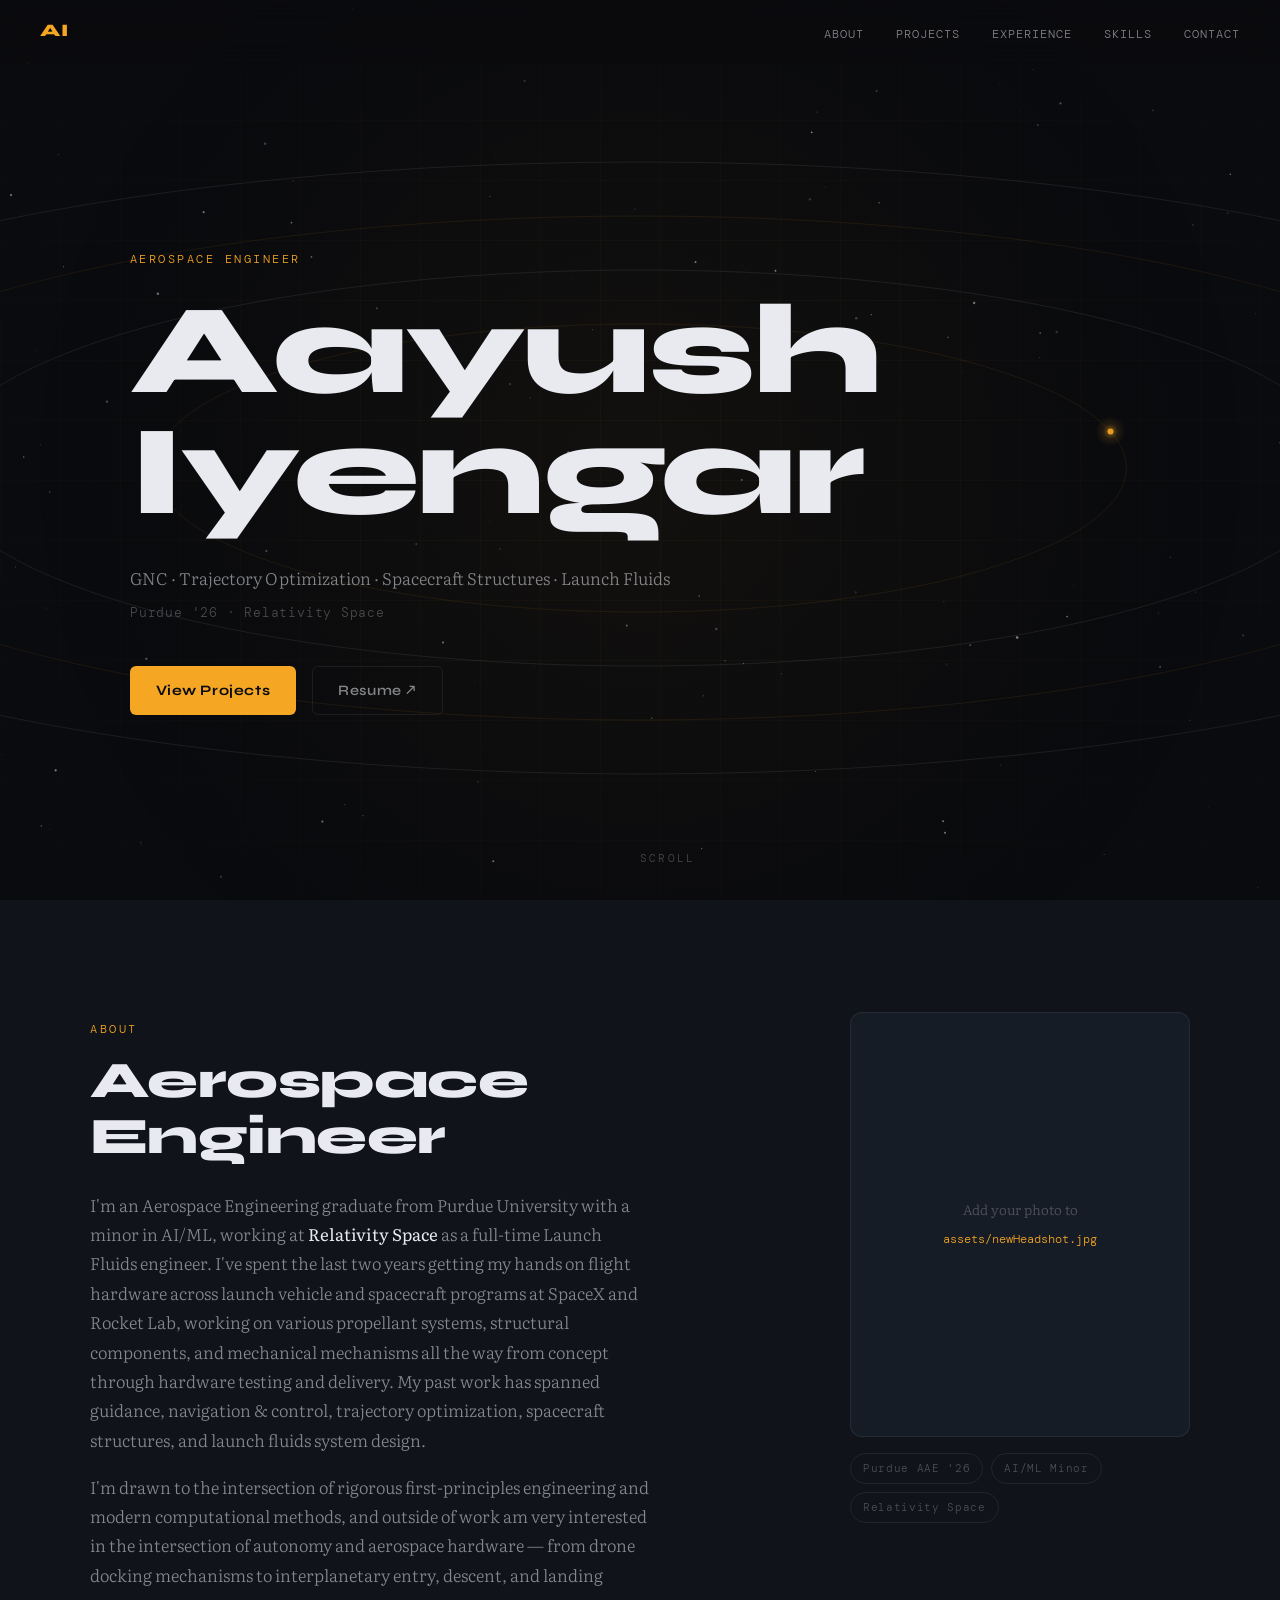
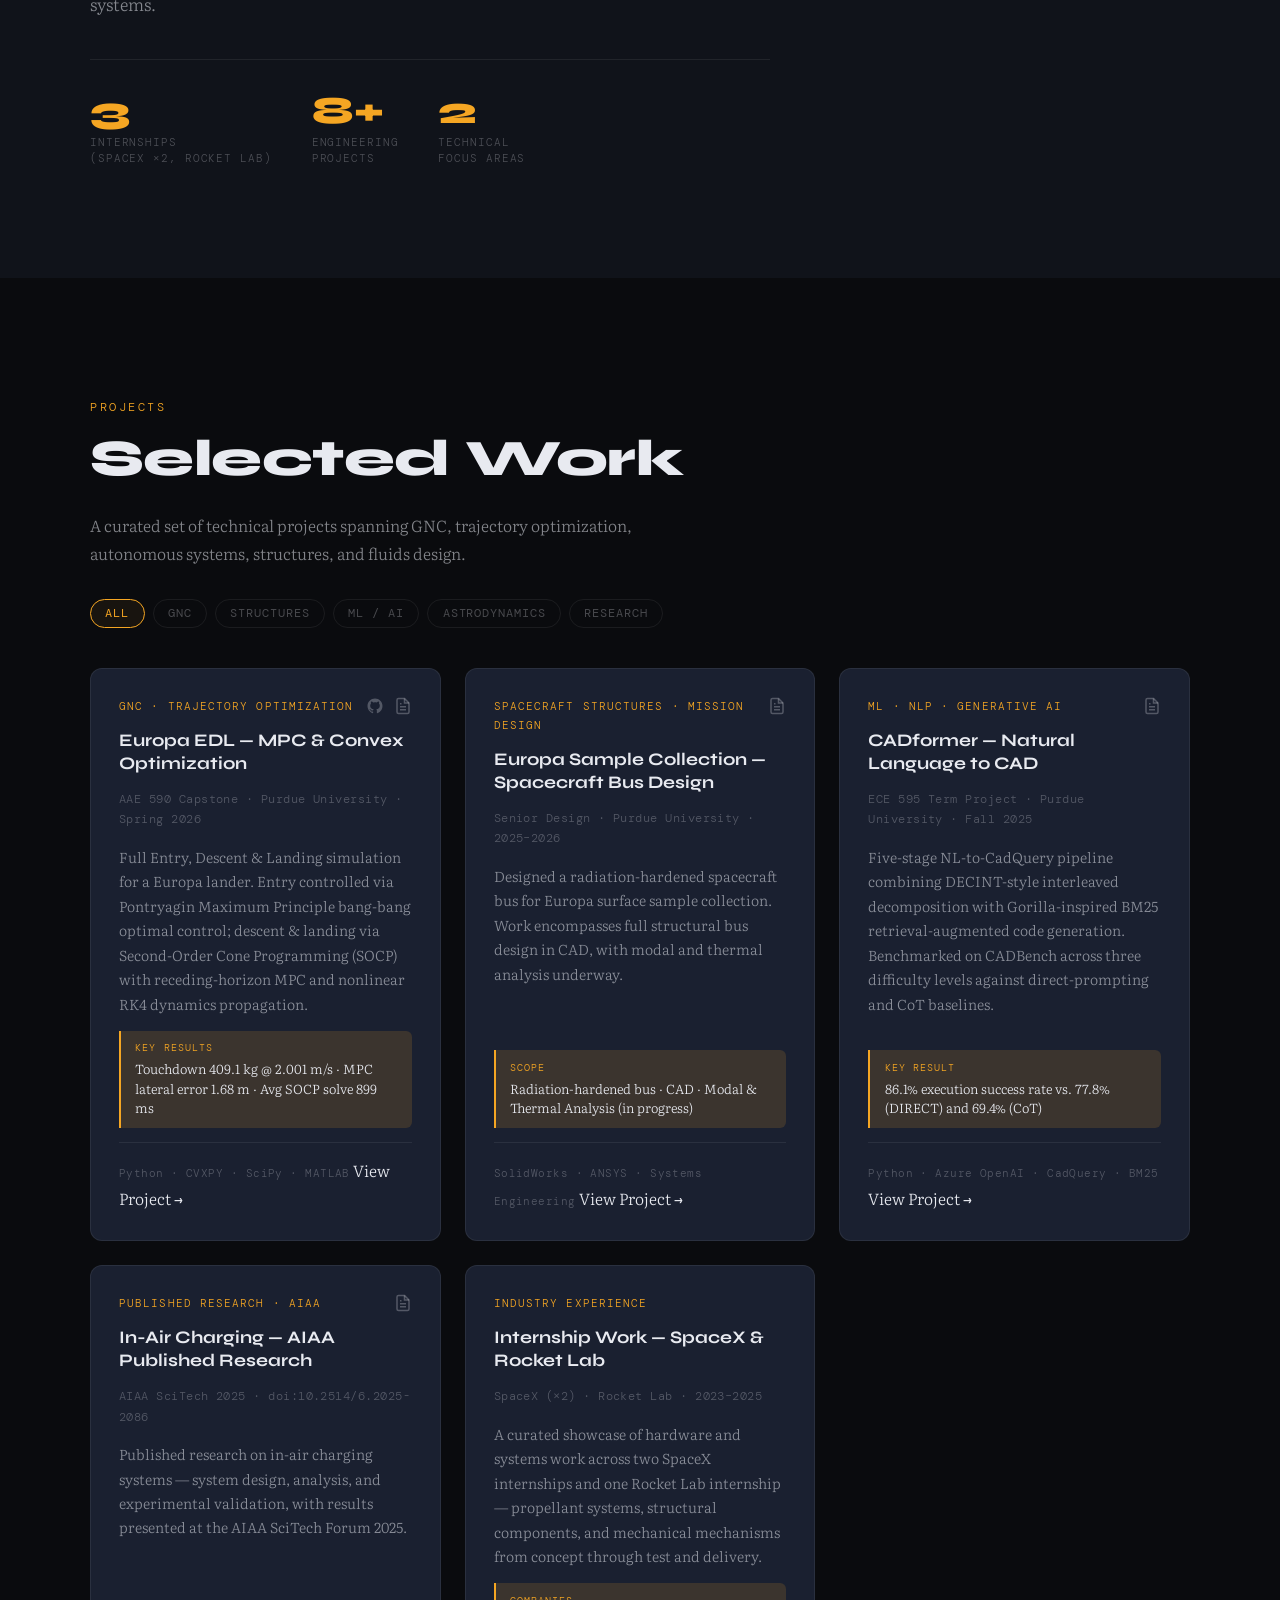
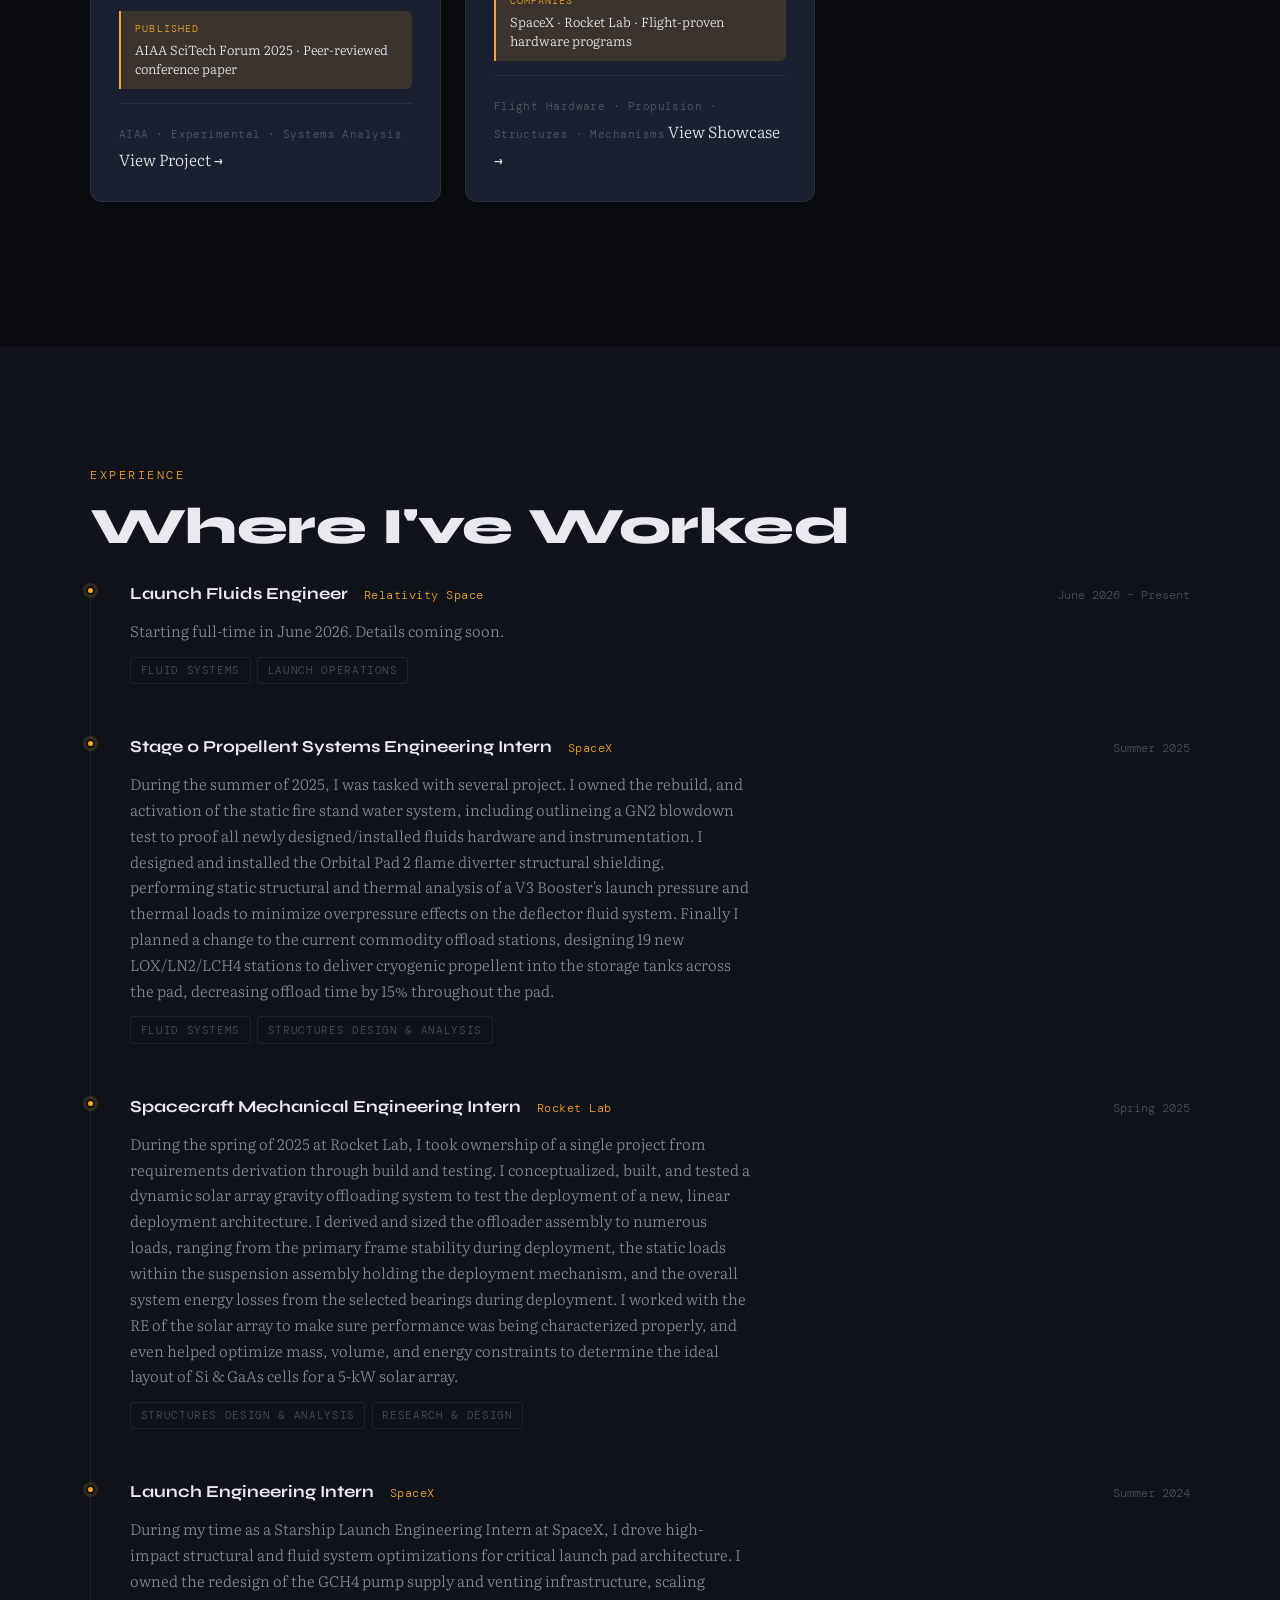
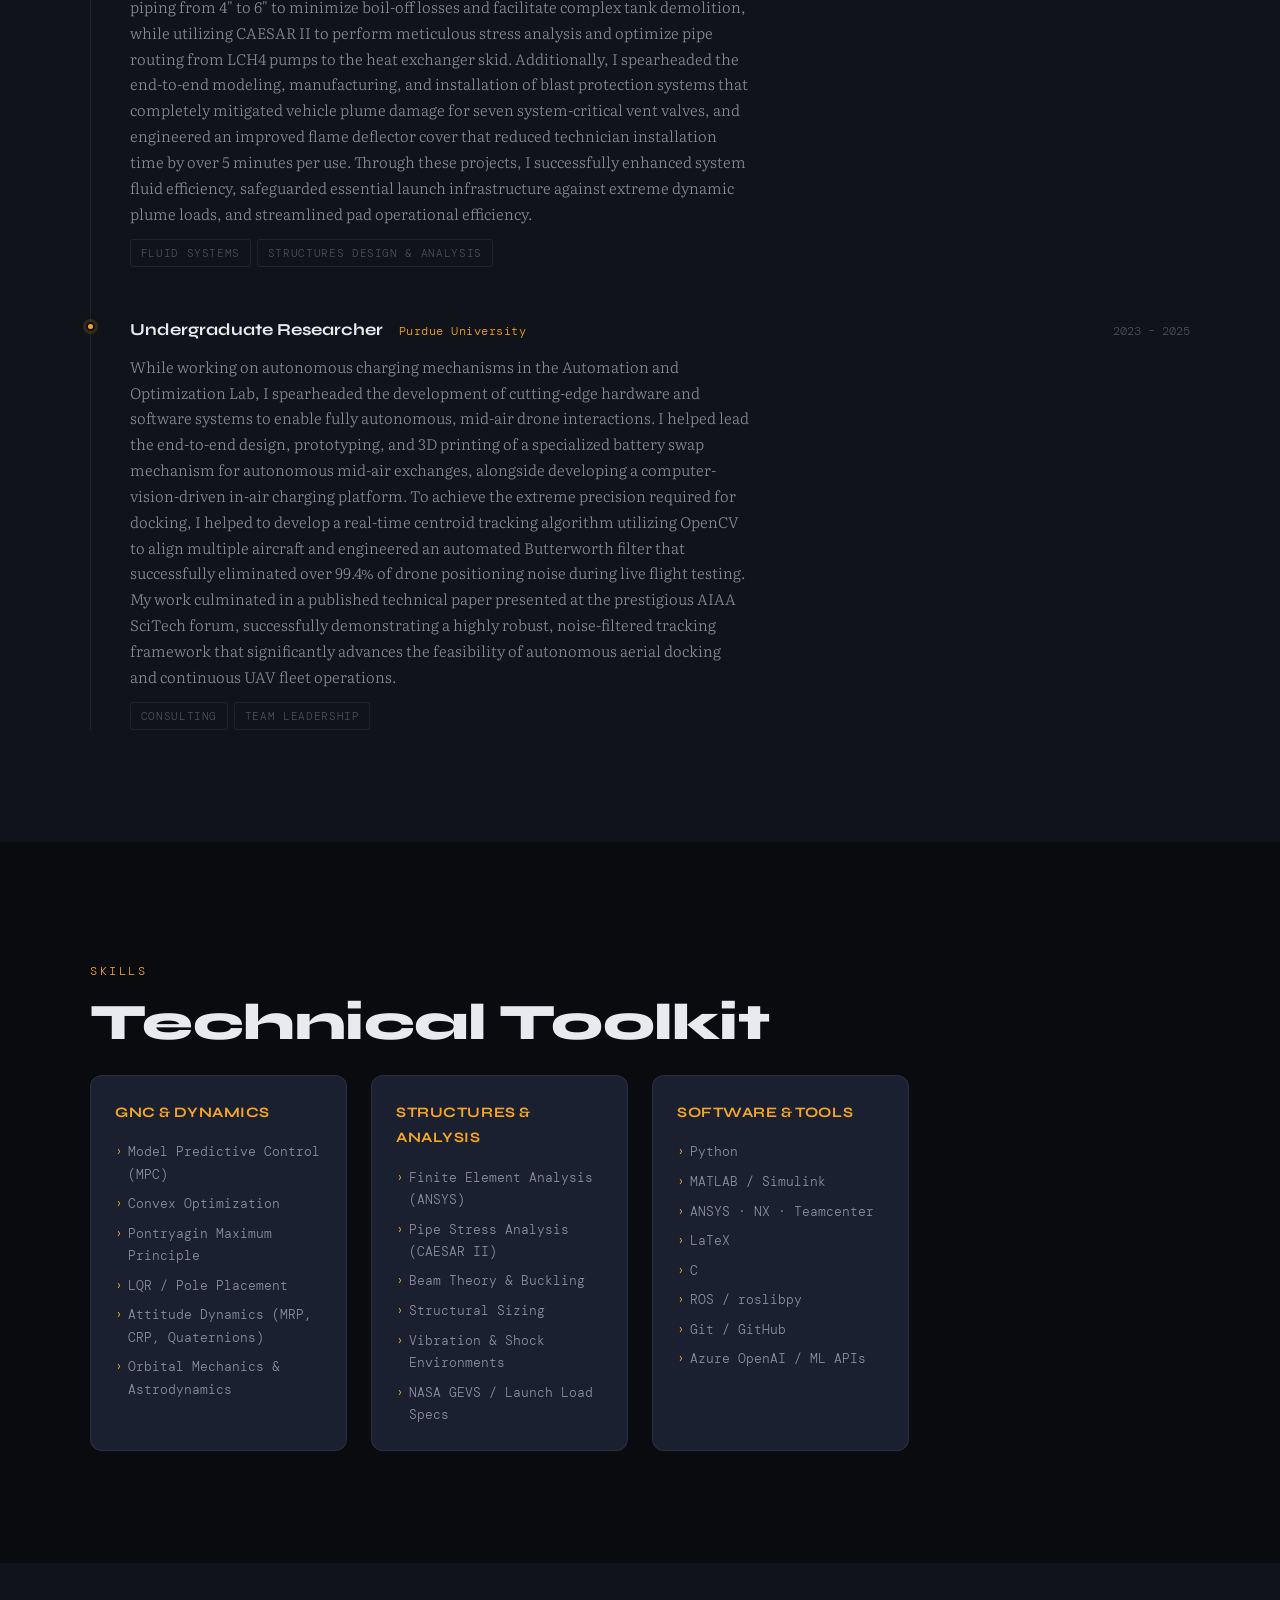
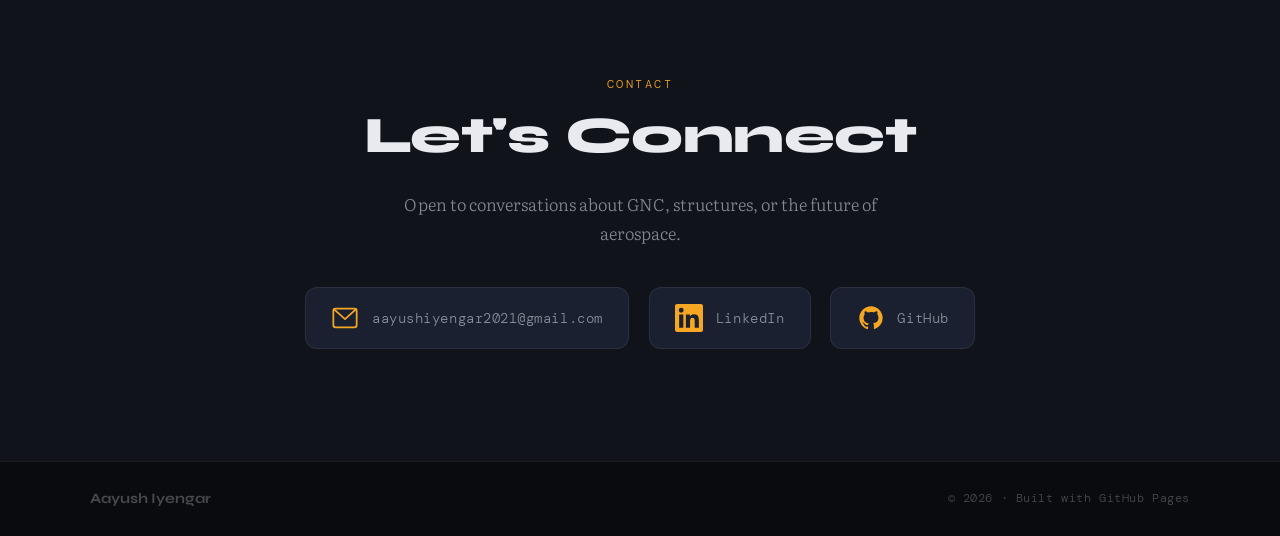
==== commit a7eae26f: "added project subpages and updated content" ====
--- a/portfolio/index.html
+++ b/portfolio/index.html
@@ -11,7 +11,6 @@
 </head>
 <body>
 
-  <!-- ═══════════════════════════════ NAV ═══════════════════════════════ -->
   <nav id="nav">
     <div class="nav-logo">AI</div>
     <ul class="nav-links">
@@ -36,47 +35,43 @@
     </ul>
   </div>
 
-  <!-- ════════════════════════════════ HERO ════════════════════════════════ -->
   <header id="hero">
-    <div class="hero-bg">
-      <canvas id="orbitCanvas"></canvas>
-    </div>
+    <div class="hero-bg"><canvas id="orbitCanvas"></canvas></div>
     <div class="hero-content">
       <p class="hero-eyebrow">Aerospace Engineer</p>
       <h1 class="hero-name">Aayush<br/>Iyengar</h1>
       <p class="hero-tagline">
-        GNC · Trajectory Optimization · Spacecraft Structures<br/>
+        GNC · Trajectory Optimization · Spacecraft Structures · Launch Fluids<br/>
         <span class="hero-sub">Purdue '26 · Relativity Space</span>
       </p>
       <div class="hero-cta">
         <a href="#projects" class="btn-primary">View Projects</a>
-        <a href="assets/resume.pdf" class="btn-ghost" target="_blank" rel="noopener">
-          <!-- ✏️ UPDATE: replace assets/resume.pdf with your actual resume PDF path -->
-          Resume ↗
-        </a>
+        <a href="assets/Iyengar, Aayush Resume.pdf" class="btn-ghost" target="_blank" rel="noopener">Resume ↗</a>
       </div>
     </div>
     <div class="hero-scroll-hint">scroll</div>
   </header>
 
-  <!-- ════════════════════════════════ ABOUT ════════════════════════════════ -->
   <section id="about">
     <div class="section-inner">
       <div class="about-grid">
         <div class="about-text">
           <span class="section-label">About</span>
-          <h2>Engineer. Optimizer.<br/>Builder.</h2>
+          <h2>Aerospace Engineer</h2>
           <p>
-            <!-- ✏️ UPDATE: Replace this paragraph with your own bio -->
-            I'm an Aerospace Engineering senior at Purdue University (graduating May 2026) with a minor in
-            AI/ML, heading to <strong>Relativity Space</strong> as a full-time engineer in June 2026.
-            My work spans guidance, navigation & control, trajectory optimization, and spacecraft
-            structures — with hands-on experience from two SpaceX internships and a Rocket Lab internship.
+            I'm an Aerospace Engineering graduate from Purdue University with a minor in AI/ML,
+            working at <strong>Relativity Space</strong> as a full-time Launch Fluids engineer.
+            I've spent the last two years getting my hands on flight hardware across launch vehicle
+            and spacecraft programs at SpaceX and Rocket Lab, working on various propellant systems,
+            structural components, and mechanical mechanisms all the way from concept through hardware
+            testing and delivery. My past work has spanned guidance, navigation &amp; control,
+            trajectory optimization, spacecraft structures, and launch fluids system design.
           </p>
           <p>
-            I'm drawn to the intersection of rigorous first-principles engineering and modern computational
-            methods: convex optimization, model predictive control, and machine learning applied to
-            real flight systems.
+            I'm drawn to the intersection of rigorous first-principles engineering and modern
+            computational methods, and outside of work am very interested in the intersection of
+            autonomy and aerospace hardware — from drone docking mechanisms to interplanetary
+            entry, descent, and landing systems.
           </p>
           <div class="about-stats">
             <div class="stat">
@@ -84,7 +79,6 @@
               <span class="stat-label">Internships<br/>(SpaceX ×2, Rocket Lab)</span>
             </div>
             <div class="stat">
-              <!-- ✏️ UPDATE: adjust project count as needed -->
               <span class="stat-num">8+</span>
               <span class="stat-label">Engineering<br/>Projects</span>
             </div>
@@ -96,188 +90,28 @@
         </div>
         <div class="about-image-col">
           <div class="about-photo-frame">
-            <!-- ✏️ UPDATE: Replace 'assets/photo.jpg' with your own headshot -->
-            <img src="assets/photo.jpg" alt="Aayush Iyengar" id="profilePhoto" />
+            <img src="assets/newHeadshot.jpg" alt="Aayush Iyengar" id="profilePhoto" />
             <div class="photo-placeholder" id="photoPlaceholder">
-              <span>Add your photo to<br/><code>assets/photo.jpg</code></span>
+              <span>Add your photo to<br/><code>assets/newHeadshot.jpg</code></span>
             </div>
           </div>
           <div class="about-badges">
             <span class="badge">Purdue AAE '26</span>
             <span class="badge">AI/ML Minor</span>
-            <span class="badge">AIAA Member</span>
+            <span class="badge">Relativity Space</span>
           </div>
         </div>
       </div>
     </div>
   </section>
 
-  <!-- ════════════════════════════════ PROJECTS ════════════════════════════════ -->
   <section id="projects">
     <div class="section-inner">
       <span class="section-label">Projects</span>
       <h2>Selected Work</h2>
       <p class="section-intro">
-        A curated set of technical projects spanning GNC, trajectory optimization, autonomous systems, and structures.
+        A curated set of technical projects spanning GNC, trajectory optimization, autonomous systems, structures, and fluids design.
       </p>
-
-      <div class="projects-grid" id="projectsGrid">
-        <!-- ─── PROJECT CARD TEMPLATE ───
-             To add or edit a project, duplicate one <article class="project-card"> block.
-             Fields to update:
-               data-tags   : space-separated tags shown as pills (e.g. "GNC MPC Python")
-               .proj-tag   : category label shown at top of card
-               h3          : project title
-               .proj-meta  : subtitle / affiliation / date
-               .proj-desc  : 2–4 sentence technical summary
-               .proj-result: key quantitative result or outcome
-               .proj-stack : comma-separated tools/languages used
-               href (×2)   : links to GitHub repo and/or paper/report PDF
-             ─── -->
-
-        <article class="project-card" data-tags="GNC MPC Python Optimization">
-          <div class="proj-header">
-            <span class="proj-tag">GNC · Trajectory Optimization</span>
-            <div class="proj-links">
-              <!-- ✏️ UPDATE: Replace # with your GitHub repo URL -->
-              <a href="#" target="_blank" rel="noopener" aria-label="GitHub">
-                <svg viewBox="0 0 24 24" fill="currentColor" width="18" height="18"><path d="M12 2C6.477 2 2 6.484 2 12.017c0 4.425 2.865 8.18 6.839 9.504.5.092.682-.217.682-.483 0-.237-.008-.868-.013-1.703-2.782.605-3.369-1.343-3.369-1.343-.454-1.158-1.11-1.466-1.11-1.466-.908-.62.069-.608.069-.608 1.003.07 1.531 1.032 1.531 1.032.892 1.53 2.341 1.088 2.91.832.092-.647.35-1.088.636-1.338-2.22-.253-4.555-1.113-4.555-4.951 0-1.093.39-1.988 1.029-2.688-.103-.253-.446-1.272.098-2.65 0 0 .84-.27 2.75 1.026A9.564 9.564 0 0112 6.844c.85.004 1.705.115 2.504.337 1.909-1.296 2.747-1.027 2.747-1.027.546 1.379.202 2.398.1 2.651.64.7 1.028 1.595 1.028 2.688 0 3.848-2.339 4.695-4.566 4.943.359.309.678.92.678 1.855 0 1.338-.012 2.419-.012 2.747 0 .268.18.58.688.482A10.019 10.019 0 0022 12.017C22 6.484 17.522 2 12 2z"/></svg>
-              </a>
-              <!-- ✏️ UPDATE: Replace # with your report/paper PDF link, or remove this <a> tag -->
-              <a href="#" target="_blank" rel="noopener" aria-label="Report">
-                <svg viewBox="0 0 24 24" fill="none" stroke="currentColor" stroke-width="2" width="18" height="18"><path d="M14 2H6a2 2 0 00-2 2v16a2 2 0 002 2h12a2 2 0 002-2V8z"/><polyline points="14 2 14 8 20 8"/><line x1="16" y1="13" x2="8" y2="13"/><line x1="16" y1="17" x2="8" y2="17"/><polyline points="10 9 9 9 8 9"/></svg>
-              </a>
-            </div>
-          </div>
-          <h3>Europa EDL — MPC &amp; Convex Optimization</h3>
-          <p class="proj-meta">AAE 590 Capstone · Purdue University · Spring 2026</p>
-          <p class="proj-desc">
-            Full Entry, Descent &amp; Landing simulation for a Europa lander. Entry controlled via
-            Pontryagin Maximum Principle bang-bang optimal control; descent &amp; landing via
-            Second-Order Cone Programming (SOCP) with receding-horizon Model Predictive Control
-            and nonlinear RK4 dynamics propagation.
-          </p>
-          <div class="proj-result">
-            <span class="result-label">Key Results</span>
-            Touchdown 409.1 kg @ 2.001 m/s · MPC lateral error 1.68 m · Avg SOCP solve 899 ms
-          </div>
-          <div class="proj-footer">
-            <span class="proj-stack">Python · CVXPY · SciPy · MATLAB</span>
-          </div>
-        </article>
-
-        <article class="project-card" data-tags="NLP ML Python CAD">
-          <div class="proj-header">
-            <span class="proj-tag">ML · NLP · Generative AI</span>
-            <div class="proj-links">
-              <a href="#" target="_blank" rel="noopener" aria-label="GitHub">
-                <svg viewBox="0 0 24 24" fill="currentColor" width="18" height="18"><path d="M12 2C6.477 2 2 6.484 2 12.017c0 4.425 2.865 8.18 6.839 9.504.5.092.682-.217.682-.483 0-.237-.008-.868-.013-1.703-2.782.605-3.369-1.343-3.369-1.343-.454-1.158-1.11-1.466-1.11-1.466-.908-.62.069-.608.069-.608 1.003.07 1.531 1.032 1.531 1.032.892 1.53 2.341 1.088 2.91.832.092-.647.35-1.088.636-1.338-2.22-.253-4.555-1.113-4.555-4.951 0-1.093.39-1.988 1.029-2.688-.103-.253-.446-1.272.098-2.65 0 0 .84-.27 2.75 1.026A9.564 9.564 0 0112 6.844c.85.004 1.705.115 2.504.337 1.909-1.296 2.747-1.027 2.747-1.027.546 1.379.202 2.398.1 2.651.64.7 1.028 1.595 1.028 2.688 0 3.848-2.339 4.695-4.566 4.943.359.309.678.92.678 1.855 0 1.338-.012 2.419-.012 2.747 0 .268.18.58.688.482A10.019 10.019 0 0022 12.017C22 6.484 17.522 2 12 2z"/></svg>
-              </a>
-              <a href="#" target="_blank" rel="noopener" aria-label="Report">
-                <svg viewBox="0 0 24 24" fill="none" stroke="currentColor" stroke-width="2" width="18" height="18"><path d="M14 2H6a2 2 0 00-2 2v16a2 2 0 002 2h12a2 2 0 002-2V8z"/><polyline points="14 2 14 8 20 8"/><line x1="16" y1="13" x2="8" y2="13"/><line x1="16" y1="17" x2="8" y2="17"/><polyline points="10 9 9 9 8 9"/></svg>
-              </a>
-            </div>
-          </div>
-          <h3>CADformer — Natural Language to CAD</h3>
-          <p class="proj-meta">ECE 595 Term Project · Purdue University · Fall 2025</p>
-          <p class="proj-desc">
-            Five-stage NL-to-CadQuery pipeline combining DECINT-style interleaved decomposition with
-            Gorilla-inspired BM25 retrieval-augmented code generation. Benchmarked on CADBench across
-            three difficulty levels against direct-prompting and chain-of-thought baselines.
-          </p>
-          <div class="proj-result">
-            <span class="result-label">Key Result</span>
-            86.1% execution success rate vs. 77.8% (DIRECT) and 69.4% (CoT)
-          </div>
-          <div class="proj-footer">
-            <span class="proj-stack">Python · Azure OpenAI · CadQuery · BM25</span>
-          </div>
-        </article>
-
-        <article class="project-card" data-tags="Structures FEA MATLAB">
-          <div class="proj-header">
-            <span class="proj-tag">Spacecraft Structures</span>
-            <div class="proj-links">
-              <a href="#" target="_blank" rel="noopener" aria-label="GitHub">
-                <svg viewBox="0 0 24 24" fill="currentColor" width="18" height="18"><path d="M12 2C6.477 2 2 6.484 2 12.017c0 4.425 2.865 8.18 6.839 9.504.5.092.682-.217.682-.483 0-.237-.008-.868-.013-1.703-2.782.605-3.369-1.343-3.369-1.343-.454-1.158-1.11-1.466-1.11-1.466-.908-.62.069-.608.069-.608 1.003.07 1.531 1.032 1.531 1.032.892 1.53 2.341 1.088 2.91.832.092-.647.35-1.088.636-1.338-2.22-.253-4.555-1.113-4.555-4.951 0-1.093.39-1.988 1.029-2.688-.103-.253-.446-1.272.098-2.65 0 0 .84-.27 2.75 1.026A9.564 9.564 0 0112 6.844c.85.004 1.705.115 2.504.337 1.909-1.296 2.747-1.027 2.747-1.027.546 1.379.202 2.398.1 2.651.64.7 1.028 1.595 1.028 2.688 0 3.848-2.339 4.695-4.566 4.943.359.309.678.92.678 1.855 0 1.338-.012 2.419-.012 2.747 0 .268.18.58.688.482A10.019 10.019 0 0022 12.017C22 6.484 17.522 2 12 2z"/></svg>
-              </a>
-              <a href="#" target="_blank" rel="noopener" aria-label="Report">
-                <svg viewBox="0 0 24 24" fill="none" stroke="currentColor" stroke-width="2" width="18" height="18"><path d="M14 2H6a2 2 0 00-2 2v16a2 2 0 002 2h12a2 2 0 002-2V8z"/><polyline points="14 2 14 8 20 8"/><line x1="16" y1="13" x2="8" y2="13"/><line x1="16" y1="17" x2="8" y2="17"/><polyline points="10 9 9 9 8 9"/></svg>
-              </a>
-            </div>
-          </div>
-          <h3>Europa Lander Structural Sizing</h3>
-          <p class="proj-meta">AAE 590 Capstone · Purdue University · Spring 2026</p>
-          <p class="proj-desc">
-            Structural sizing of Ti-6Al-4V landing legs for a Europa lander. Parametric MATLAB sweep
-            over leg geometry, wall thickness, and taper ratio to minimize mass while satisfying
-            buckling and yield margins per NASA GEVS / Falcon Heavy environments.
-          </p>
-          <div class="proj-result">
-            <span class="result-label">Key Result</span>
-            619.2 N/leg axial load · Positive margins at all critical load cases
-          </div>
-          <div class="proj-footer">
-            <span class="proj-stack">MATLAB · Ti-6Al-4V · NASA GEVS</span>
-          </div>
-        </article>
-
-        <article class="project-card" data-tags="GNC Robotics Python ROS">
-          <div class="proj-header">
-            <span class="proj-tag">Autonomy · Robotics</span>
-            <div class="proj-links">
-              <a href="#" target="_blank" rel="noopener" aria-label="GitHub">
-                <svg viewBox="0 0 24 24" fill="currentColor" width="18" height="18"><path d="M12 2C6.477 2 2 6.484 2 12.017c0 4.425 2.865 8.18 6.839 9.504.5.092.682-.217.682-.483 0-.237-.008-.868-.013-1.703-2.782.605-3.369-1.343-3.369-1.343-.454-1.158-1.11-1.466-1.11-1.466-.908-.62.069-.608.069-.608 1.003.07 1.531 1.032 1.531 1.032.892 1.53 2.341 1.088 2.91.832.092-.647.35-1.088.636-1.338-2.22-.253-4.555-1.113-4.555-4.951 0-1.093.39-1.988 1.029-2.688-.103-.253-.446-1.272.098-2.65 0 0 .84-.27 2.75 1.026A9.564 9.564 0 0112 6.844c.85.004 1.705.115 2.504.337 1.909-1.296 2.747-1.027 2.747-1.027.546 1.379.202 2.398.1 2.651.64.7 1.028 1.595 1.028 2.688 0 3.848-2.339 4.695-4.566 4.943.359.309.678.92.678 1.855 0 1.338-.012 2.419-.012 2.747 0 .268.18.58.688.482A10.019 10.019 0 0022 12.017C22 6.484 17.522 2 12 2z"/></svg>
-              </a>
-            </div>
-          </div>
-          <h3>Voice-Controlled Autonomous Duckiebot</h3>
-          <p class="proj-meta">ECE 595 · Purdue University · Spring 2026</p>
-          <p class="proj-desc">
-            Voice-controlled lane-following robot using Azure STT/TTS, roslibpy over ROS bridge
-            WebSocket, and custom OpenCV lane detection. Implemented real-time motor control with
-            threading safety and TTS feedback-loop prevention.
-          </p>
-          <div class="proj-result">
-            <span class="result-label">Highlight</span>
-            Full voice command pipeline: speech → intent → lane-following control → spoken feedback
-          </div>
-          <div class="proj-footer">
-            <span class="proj-stack">Python · ROS · OpenCV · Azure Cognitive Services</span>
-          </div>
-        </article>
-
-        <article class="project-card" data-tags="Astrodynamics MATLAB Trajectory">
-          <div class="proj-header">
-            <span class="proj-tag">Astrodynamics · Mission Design</span>
-            <div class="proj-links">
-              <a href="#" target="_blank" rel="noopener" aria-label="GitHub">
-                <svg viewBox="0 0 24 24" fill="currentColor" width="18" height="18"><path d="M12 2C6.477 2 2 6.484 2 12.017c0 4.425 2.865 8.18 6.839 9.504.5.092.682-.217.682-.483 0-.237-.008-.868-.013-1.703-2.782.605-3.369-1.343-3.369-1.343-.454-1.158-1.11-1.466-1.11-1.466-.908-.62.069-.608.069-.608 1.003.07 1.531 1.032 1.531 1.032.892 1.53 2.341 1.088 2.91.832.092-.647.35-1.088.636-1.338-2.22-.253-4.555-1.113-4.555-4.951 0-1.093.39-1.988 1.029-2.688-.103-.253-.446-1.272.098-2.65 0 0 .84-.27 2.75 1.026A9.564 9.564 0 0112 6.844c.85.004 1.705.115 2.504.337 1.909-1.296 2.747-1.027 2.747-1.027.546 1.379.202 2.398.1 2.651.64.7 1.028 1.595 1.028 2.688 0 3.848-2.339 4.695-4.566 4.943.359.309.678.92.678 1.855 0 1.338-.012 2.419-.012 2.747 0 .268.18.58.688.482A10.019 10.019 0 0022 12.017C22 6.484 17.522 2 12 2z"/></svg>
-              </a>
-              <a href="#" target="_blank" rel="noopener" aria-label="Report">
-                <svg viewBox="0 0 24 24" fill="none" stroke="currentColor" stroke-width="2" width="18" height="18"><path d="M14 2H6a2 2 0 00-2 2v16a2 2 0 002 2h12a2 2 0 002-2V8z"/><polyline points="14 2 14 8 20 8"/><line x1="16" y1="13" x2="8" y2="13"/><line x1="16" y1="17" x2="8" y2="17"/><polyline points="10 9 9 9 8 9"/></svg>
-              </a>
-            </div>
-          </div>
-          <h3>Earth-to-Mars Low-Thrust Transfer (LinCov)</h3>
-          <p class="proj-meta">AAE 590 · Stochastic &amp; Optimal Control · Spring 2026</p>
-          <p class="proj-desc">
-            Linear Covariance (LinCov) analysis and Monte Carlo validation of a low-thrust
-            Earth-to-Mars trajectory. Propagated state uncertainty through heliocentric transfer,
-            comparing navigation error growth between LinCov and full nonlinear Monte Carlo.
-          </p>
-          <div class="proj-result">
-            <span class="result-label">Highlight</span>
-            LinCov σ envelopes matched Monte Carlo to within 3% across all trajectory phases
-          </div>
-          <div class="proj-footer">
-            <span class="proj-stack">MATLAB · LinCov · Monte Carlo · STMs</span>
-          </div>
-        </article>
-
-        <!-- ✏️ ADD MORE PROJECT CARDS HERE — copy the <article> block above and fill in your details -->
-
-      </div>
 
       <div class="projects-filter">
         <button class="filter-btn active" data-filter="all">All</button>
@@ -285,19 +119,149 @@
         <button class="filter-btn" data-filter="Structures">Structures</button>
         <button class="filter-btn" data-filter="ML">ML / AI</button>
         <button class="filter-btn" data-filter="Astrodynamics">Astrodynamics</button>
+        <button class="filter-btn" data-filter="Research">Research</button>
+      </div>
+
+      <div class="projects-grid" id="projectsGrid">
+
+        <article class="project-card" data-tags="GNC MPC Python Optimization">
+          <div class="proj-header">
+            <span class="proj-tag">GNC · Trajectory Optimization</span>
+            <div class="proj-links">
+              <a href="https://github.com/aiyengar6" target="_blank" rel="noopener" aria-label="GitHub">
+                <svg viewBox="0 0 24 24" fill="currentColor" width="18" height="18"><path d="M12 2C6.477 2 2 6.484 2 12.017c0 4.425 2.865 8.18 6.839 9.504.5.092.682-.217.682-.483 0-.237-.008-.868-.013-1.703-2.782.605-3.369-1.343-3.369-1.343-.454-1.158-1.11-1.466-1.11-1.466-.908-.62.069-.608.069-.608 1.003.07 1.531 1.032 1.531 1.032.892 1.53 2.341 1.088 2.91.832.092-.647.35-1.088.636-1.338-2.22-.253-4.555-1.113-4.555-4.951 0-1.093.39-1.988 1.029-2.688-.103-.253-.446-1.272.098-2.65 0 0 .84-.27 2.75 1.026A9.564 9.564 0 0112 6.844c.85.004 1.705.115 2.504.337 1.909-1.296 2.747-1.027 2.747-1.027.546 1.379.202 2.398.1 2.651.64.7 1.028 1.595 1.028 2.688 0 3.848-2.339 4.695-4.566 4.943.359.309.678.92.678 1.855 0 1.338-.012 2.419-.012 2.747 0 .268.18.58.688.482A10.019 10.019 0 0022 12.017C22 6.484 17.522 2 12 2z"/></svg>
+              </a>
+              <a href="assets/AAE_590_Project_Report_AI_OW.pdf" target="_blank" rel="noopener" aria-label="Report">
+                <svg viewBox="0 0 24 24" fill="none" stroke="currentColor" stroke-width="2" width="18" height="18"><path d="M14 2H6a2 2 0 00-2 2v16a2 2 0 002 2h12a2 2 0 002-2V8z"/><polyline points="14 2 14 8 20 8"/><line x1="16" y1="13" x2="8" y2="13"/><line x1="16" y1="17" x2="8" y2="17"/><polyline points="10 9 9 9 8 9"/></svg>
+              </a>
+            </div>
+          </div>
+          <h3>Europa EDL — MPC &amp; Convex Optimization</h3>
+          <p class="proj-meta">AAE 590 Capstone · Purdue University · Spring 2026</p>
+          <p class="proj-desc">
+            Full Entry, Descent &amp; Landing simulation for a Europa lander. Entry controlled via
+            Pontryagin Maximum Principle bang-bang optimal control; descent &amp; landing via
+            Second-Order Cone Programming (SOCP) with receding-horizon MPC and nonlinear RK4
+            dynamics propagation.
+          </p>
+          <div class="proj-result">
+            <span class="result-label">Key Results</span>
+            Touchdown 409.1 kg @ 2.001 m/s · MPC lateral error 1.68 m · Avg SOCP solve 899 ms
+          </div>
+          <div class="proj-footer">
+            <span class="proj-stack">Python · CVXPY · SciPy · MATLAB</span>
+            <a href="projects/europa-edl.html" class="proj-detail-link">View Project →</a>
+          </div>
+        </article>
+
+        <article class="project-card" data-tags="Structures Astrodynamics">
+          <div class="proj-header">
+            <span class="proj-tag">Spacecraft Structures · Mission Design</span>
+            <div class="proj-links">
+              <a href="assets/Senior_Design_Proposal.pdf" target="_blank" rel="noopener" aria-label="Report">
+                <svg viewBox="0 0 24 24" fill="none" stroke="currentColor" stroke-width="2" width="18" height="18"><path d="M14 2H6a2 2 0 00-2 2v16a2 2 0 002 2h12a2 2 0 002-2V8z"/><polyline points="14 2 14 8 20 8"/><line x1="16" y1="13" x2="8" y2="13"/><line x1="16" y1="17" x2="8" y2="17"/><polyline points="10 9 9 9 8 9"/></svg>
+              </a>
+            </div>
+          </div>
+          <h3>Europa Sample Collection — Spacecraft Bus Design</h3>
+          <p class="proj-meta">Senior Design · Purdue University · 2025–2026</p>
+          <p class="proj-desc">
+            Designed a radiation-hardened spacecraft bus for Europa surface sample collection.
+            Work encompasses full structural bus design in CAD, with modal and thermal analysis
+            underway.
+          </p>
+          <div class="proj-result">
+            <span class="result-label">Scope</span>
+            Radiation-hardened bus · CAD · Modal &amp; Thermal Analysis (in progress)
+          </div>
+          <div class="proj-footer">
+            <span class="proj-stack">SolidWorks · ANSYS · Systems Engineering</span>
+            <a href="projects/senior-design.html" class="proj-detail-link">View Project →</a>
+          </div>
+        </article>
+
+        <article class="project-card" data-tags="NLP ML Python CAD">
+          <div class="proj-header">
+            <span class="proj-tag">ML · NLP · Generative AI</span>
+            <div class="proj-links">
+              <a href="assets/CADformer_Paper.pdf" target="_blank" rel="noopener" aria-label="Report">
+                <svg viewBox="0 0 24 24" fill="none" stroke="currentColor" stroke-width="2" width="18" height="18"><path d="M14 2H6a2 2 0 00-2 2v16a2 2 0 002 2h12a2 2 0 002-2V8z"/><polyline points="14 2 14 8 20 8"/><line x1="16" y1="13" x2="8" y2="13"/><line x1="16" y1="17" x2="8" y2="17"/><polyline points="10 9 9 9 8 9"/></svg>
+              </a>
+            </div>
+          </div>
+          <h3>CADformer — Natural Language to CAD</h3>
+          <p class="proj-meta">ECE 595 Term Project · Purdue University · Fall 2025</p>
+          <p class="proj-desc">
+            Five-stage NL-to-CadQuery pipeline combining DECINT-style interleaved decomposition
+            with Gorilla-inspired BM25 retrieval-augmented code generation. Benchmarked on
+            CADBench across three difficulty levels against direct-prompting and CoT baselines.
+          </p>
+          <div class="proj-result">
+            <span class="result-label">Key Result</span>
+            86.1% execution success rate vs. 77.8% (DIRECT) and 69.4% (CoT)
+          </div>
+          <div class="proj-footer">
+            <span class="proj-stack">Python · Azure OpenAI · CadQuery · BM25</span>
+            <a href="projects/cadformer.html" class="proj-detail-link">View Project →</a>
+          </div>
+        </article>
+
+        <article class="project-card" data-tags="Research ML">
+          <div class="proj-header">
+            <span class="proj-tag">Published Research · AIAA</span>
+            <div class="proj-links">
+              <a href="https://arc.aiaa.org/doi/10.2514/6.2025-2086" target="_blank" rel="noopener" aria-label="DOI">
+                <svg viewBox="0 0 24 24" fill="none" stroke="currentColor" stroke-width="2" width="18" height="18"><path d="M14 2H6a2 2 0 00-2 2v16a2 2 0 002 2h12a2 2 0 002-2V8z"/><polyline points="14 2 14 8 20 8"/><line x1="16" y1="13" x2="8" y2="13"/><line x1="16" y1="17" x2="8" y2="17"/><polyline points="10 9 9 9 8 9"/></svg>
+              </a>
+            </div>
+          </div>
+          <h3>In-Air Charging — AIAA Published Research</h3>
+          <p class="proj-meta">AIAA SciTech 2025 · doi:10.2514/6.2025-2086</p>
+          <p class="proj-desc">
+            Published research on in-air charging systems — system design, analysis, and
+            experimental validation, with results presented at the AIAA SciTech Forum 2025.
+          </p>
+          <div class="proj-result">
+            <span class="result-label">Published</span>
+            AIAA SciTech Forum 2025 · Peer-reviewed conference paper
+          </div>
+          <div class="proj-footer">
+            <span class="proj-stack">AIAA · Experimental · Systems Analysis</span>
+            <a href="projects/research.html" class="proj-detail-link">View Project →</a>
+          </div>
+        </article>
+
+        <article class="project-card" data-tags="Structures GNC">
+          <div class="proj-header">
+            <span class="proj-tag">Industry Experience</span>
+          </div>
+          <h3>Internship Work — SpaceX &amp; Rocket Lab</h3>
+          <p class="proj-meta">SpaceX (×2) · Rocket Lab · 2023–2025</p>
+          <p class="proj-desc">
+            A curated showcase of hardware and systems work across two SpaceX internships and
+            one Rocket Lab internship — propellant systems, structural components, and mechanical
+            mechanisms from concept through test and delivery.
+          </p>
+          <div class="proj-result">
+            <span class="result-label">Companies</span>
+            SpaceX · Rocket Lab · Flight-proven hardware programs
+          </div>
+          <div class="proj-footer">
+            <span class="proj-stack">Flight Hardware · Propulsion · Structures · Mechanisms</span>
+            <a href="projects/internships.html" class="proj-detail-link">View Showcase →</a>
+          </div>
+        </article>
+
+
       </div>
     </div>
   </section>
 
-  <!-- ════════════════════════════════ EXPERIENCE ════════════════════════════════ -->
   <section id="experience">
     <div class="section-inner">
       <span class="section-label">Experience</span>
       <h2>Where I've Worked</h2>
-
       <div class="timeline">
-
-        <!-- ✏️ UPDATE: Replace the content in each .tl-item with your actual role details -->
 
         <div class="tl-item">
           <div class="tl-marker"></div>
@@ -307,14 +271,8 @@
               <span class="tl-company">Relativity Space</span>
               <span class="tl-date">June 2026 – Present</span>
             </div>
-            <p class="tl-desc">
-              <!-- ✏️ UPDATE: Add your role description here once you start -->
-              Starting full-time in June 2026. Details coming soon.
-            </p>
-            <div class="tl-tags">
-              <span>Propulsion Systems</span>
-              <span>Launch Operations</span>
-            </div>
+            <p class="tl-desc">Starting full-time in June 2026. Details coming soon.</p>
+            <div class="tl-tags"><span>Fluid Systems</span><span>Launch Operations</span></div>
           </div>
         </div>
 
@@ -322,19 +280,19 @@
           <div class="tl-marker"></div>
           <div class="tl-content">
             <div class="tl-header">
-              <h3>Engineering Intern</h3>
-              <!-- ✏️ UPDATE: Change to your actual SpaceX team/title -->
+              <h3>Stage 0 Propellent Systems Engineering Intern</h3>
               <span class="tl-company">SpaceX</span>
               <span class="tl-date">Summer 2025</span>
             </div>
-            <p class="tl-desc">
-              <!-- ✏️ UPDATE: Replace with your actual internship description -->
-              [Describe your role, key projects, and impact. What systems did you work on? What did you own end-to-end?]
-            </p>
-            <div class="tl-tags">
-              <span><!-- ✏️ Tag 1 --></span>
-              <span><!-- ✏️ Tag 2 --></span>
-            </div>
+            <p class="tl-desc"><!-- ✏️ UPDATE -->During the summer of 2025, I was tasked with several project. 
+              I owned the rebuild, and activation of the static fire stand water system, including outlineing a 
+              GN2 blowdown test to proof all newly designed/installed fluids hardware and instrumentation. I 
+              designed and installed the Orbital Pad 2 flame diverter structural shielding, performing static
+               structural and thermal analysis of a V3 Booster's launch pressure and thermal loads to minimize 
+               overpressure effects on the deflector fluid system. Finally I planned a change to the current 
+               commodity offload stations, designing 19 new LOX/LN2/LCH4 stations to deliver cryogenic propellent
+                into the storage tanks across the pad, decreasing offload time by 15% throughout the pad.</p>
+            <div class="tl-tags"><span>Fluid Systems</span><span>Structures Design & Analysis</span></div>
           </div>
         </div>
 
@@ -342,18 +300,19 @@
           <div class="tl-marker"></div>
           <div class="tl-content">
             <div class="tl-header">
-              <h3>Engineering Intern</h3>
+              <h3>Spacecraft Mechanical Engineering Intern</h3>
               <span class="tl-company">Rocket Lab</span>
-              <span class="tl-date">Summer 2024</span>
-            </div>
-            <p class="tl-desc">
-              <!-- ✏️ UPDATE: Replace with your actual Rocket Lab internship description -->
-              [Describe your role, key projects, and impact.]
+              <span class="tl-date">Spring 2025</span>
+            </div>
+            <p class="tl-desc"><!-- ✏️ UPDATE -->During the spring of 2025 at Rocket Lab, I took ownership of a single project from 
+              requirements derivation through build and testing. I conceptualized, built, and tested a dynamic solar array gravity offloading
+              system to test the deployment of a new, linear deployment architecture. I derived and sized the offloader assembly to numerous loads, 
+              ranging from the primary frame stability during deployment, the static loads within the suspension assembly holding the deployment mechanism, 
+              and the overall system energy losses from the selected bearings during deployment. I worked with the RE of the solar array to make sure performance
+              was being characterized properly, and even helped optimize mass, volume, and energy constraints to determine the ideal layout of Si & GaAs
+              cells for a 5-kW solar array. 
             </p>
-            <div class="tl-tags">
-              <span><!-- ✏️ Tag 1 --></span>
-              <span><!-- ✏️ Tag 2 --></span>
-            </div>
+            <div class="tl-tags"><span>Structures Design & Analysis</span><span>Research & Design</span></div>
           </div>
         </div>
 
@@ -361,18 +320,19 @@
           <div class="tl-marker"></div>
           <div class="tl-content">
             <div class="tl-header">
-              <h3>Engineering Intern</h3>
+              <h3>Launch Engineering Intern</h3>
               <span class="tl-company">SpaceX</span>
-              <span class="tl-date">Summer 2023</span>
-            </div>
-            <p class="tl-desc">
-              <!-- ✏️ UPDATE: Replace with your actual internship description -->
-              [Describe your role, key projects, and impact.]
-            </p>
-            <div class="tl-tags">
-              <span><!-- ✏️ Tag 1 --></span>
-              <span><!-- ✏️ Tag 2 --></span>
-            </div>
+              <span class="tl-date">Summer 2024</span>
+            </div>
+            <p class="tl-desc"><!-- ✏️ UPDATE -->During my time as a Starship Launch Engineering Intern at SpaceX, I drove high-impact 
+              structural and fluid system optimizations for critical launch pad architecture. I owned the redesign of the GCH4 pump supply
+               and venting infrastructure, scaling piping from 4" to 6" to minimize boil-off losses and facilitate complex tank demolition, 
+               while utilizing CAESAR II to perform meticulous stress analysis and optimize pipe routing from LCH4 pumps to the heat exchanger 
+               skid. Additionally, I spearheaded the end-to-end modeling, manufacturing, and installation of blast protection systems that 
+               completely mitigated vehicle plume damage for seven system-critical vent valves, and engineered an improved flame deflector cover 
+               that reduced technician installation time by over 5 minutes per use. Through these projects, I successfully enhanced system fluid 
+               efficiency, safeguarded essential launch infrastructure against extreme dynamic plume loads, and streamlined pad operational efficiency.</p>
+            <div class="tl-tags"><span>Fluid Systems</span><span>Structures Design & Analysis</span></div>
           </div>
         </div>
 
@@ -380,18 +340,19 @@
           <div class="tl-marker"></div>
           <div class="tl-content">
             <div class="tl-header">
-              <h3>Team Lead — Scope Consulting</h3>
+              <h3>Undergraduate Researcher</h3>
               <span class="tl-company">Purdue University</span>
-              <span class="tl-date">2024 – 2026</span>
-            </div>
-            <p class="tl-desc">
-              <!-- ✏️ UPDATE: Add your Scope Consulting details -->
-              Managed semester-long client deliverables as team lead. Led cross-functional student teams through end-to-end consulting engagements.
-            </p>
-            <div class="tl-tags">
-              <span>Consulting</span>
-              <span>Team Leadership</span>
-            </div>
+              <span class="tl-date">2023 – 2025</span>
+            </div>
+            <p class="tl-desc">While working on autonomous charging mechanisms in the Automation and Optimization Lab, I spearheaded the 
+              development of cutting-edge hardware and software systems to enable fully autonomous, mid-air drone interactions. I helped lead 
+              the end-to-end design, prototyping, and 3D printing of a specialized battery swap mechanism for autonomous mid-air exchanges, 
+              alongside developing a computer-vision-driven in-air charging platform. To achieve the extreme precision required for docking, 
+              I helped to develop a real-time centroid tracking algorithm utilizing OpenCV to align multiple aircraft and engineered an automated 
+              Butterworth filter that successfully eliminated over 99.4% of drone positioning noise during live flight testing. My work culminated 
+              in a published technical paper presented at the prestigious AIAA SciTech forum, successfully demonstrating a highly robust, noise-filtered 
+              tracking framework that significantly advances the feasibility of autonomous aerial docking and continuous UAV fleet operations.</p>
+            <div class="tl-tags"><span>Consulting</span><span>Team Leadership</span></div>
           </div>
         </div>
 
@@ -399,22 +360,19 @@
     </div>
   </section>
 
-  <!-- ════════════════════════════════ SKILLS ════════════════════════════════ -->
   <section id="skills">
     <div class="section-inner">
       <span class="section-label">Skills</span>
       <h2>Technical Toolkit</h2>
-
       <div class="skills-grid">
         <div class="skill-group">
           <h4>GNC &amp; Dynamics</h4>
           <ul>
             <li>Model Predictive Control (MPC)</li>
-            <li>Convex Optimization (SOCP)</li>
+            <li>Convex Optimization</li>
             <li>Pontryagin Maximum Principle</li>
-            <li>Kalman Filtering / LinCov</li>
             <li>LQR / Pole Placement</li>
-            <li>Attitude Dynamics (MRP, CRP, Euler)</li>
+            <li>Attitude Dynamics (MRP, CRP, Quaternions)</li>
             <li>Orbital Mechanics &amp; Astrodynamics</li>
           </ul>
         </div>
@@ -422,9 +380,9 @@
           <h4>Structures &amp; Analysis</h4>
           <ul>
             <li>Finite Element Analysis (ANSYS)</li>
+            <li>Pipe Stress Analysis (CAESAR II)</li>
             <li>Beam Theory &amp; Buckling</li>
-            <li>Margin of Safety Calculations</li>
-            <li>Structural Sizing (parametric)</li>
+            <li>Structural Sizing</li>
             <li>Vibration &amp; Shock Environments</li>
             <li>NASA GEVS / Launch Load Specs</li>
           </ul>
@@ -432,15 +390,17 @@
         <div class="skill-group">
           <h4>Software &amp; Tools</h4>
           <ul>
-            <li>Python (NumPy, SciPy, CVXPY)</li>
+            <li>Python</li>
             <li>MATLAB / Simulink</li>
-            <li>LaTeX (AIAA format)</li>
+            <li>ANSYS · NX · Teamcenter</li>
+            <li>LaTeX </li>
+            <li>C</li>
             <li>ROS / roslibpy</li>
             <li>Git / GitHub</li>
-            <li>ANSYS, CAD (SolidWorks)</li>
             <li>Azure OpenAI / ML APIs</li>
           </ul>
         </div>
+        <!--
         <div class="skill-group">
           <h4>ML &amp; AI</h4>
           <ul>
@@ -451,30 +411,26 @@
             <li>Diffusion Models (theory)</li>
             <li>PyTorch</li>
           </ul>
-        </div>
+        </div> -->
       </div>
     </div>
   </section>
 
-  <!-- ════════════════════════════════ CONTACT ════════════════════════════════ -->
   <section id="contact">
     <div class="section-inner contact-inner">
       <span class="section-label">Contact</span>
       <h2>Let's Connect</h2>
-      <p class="contact-sub">
-        Open to conversations about GNC, structures, or the future of aerospace.
-      </p>
+      <p class="contact-sub">Open to conversations about GNC, structures, or the future of aerospace.</p>
       <div class="contact-links">
-        <!-- ✏️ UPDATE: Replace href values with your actual URLs / email -->
-        <a href="mailto:your@email.com" class="contact-card">
+        <a href="mailto:aayushiyengar2021@gmail.com" class="contact-card">
           <svg viewBox="0 0 24 24" fill="none" stroke="currentColor" stroke-width="1.5" width="28" height="28"><rect x="2" y="4" width="20" height="16" rx="2"/><polyline points="2,4 12,13 22,4"/></svg>
-          <span>your@email.com</span>
+          <span>aayushiyengar2021@gmail.com</span>
         </a>
-        <a href="https://linkedin.com/in/yourprofile" class="contact-card" target="_blank" rel="noopener">
+        <a href="https://www.linkedin.com/in/aayush-iyengar/" class="contact-card" target="_blank" rel="noopener">
           <svg viewBox="0 0 24 24" fill="currentColor" width="28" height="28"><path d="M20.447 20.452h-3.554v-5.569c0-1.328-.027-3.037-1.852-3.037-1.853 0-2.136 1.445-2.136 2.939v5.667H9.351V9h3.414v1.561h.046c.477-.9 1.637-1.85 3.37-1.85 3.601 0 4.267 2.37 4.267 5.455v6.286zM5.337 7.433a2.062 2.062 0 01-2.063-2.065 2.064 2.064 0 112.063 2.065zm1.782 13.019H3.555V9h3.564v11.452zM22.225 0H1.771C.792 0 0 .774 0 1.729v20.542C0 23.227.792 24 1.771 24h20.451C23.2 24 24 23.227 24 22.271V1.729C24 .774 23.2 0 22.222 0h.003z"/></svg>
           <span>LinkedIn</span>
         </a>
-        <a href="https://github.com/yourusername" class="contact-card" target="_blank" rel="noopener">
+        <a href="https://github.com/aiyengar6" class="contact-card" target="_blank" rel="noopener">
           <svg viewBox="0 0 24 24" fill="currentColor" width="28" height="28"><path d="M12 2C6.477 2 2 6.484 2 12.017c0 4.425 2.865 8.18 6.839 9.504.5.092.682-.217.682-.483 0-.237-.008-.868-.013-1.703-2.782.605-3.369-1.343-3.369-1.343-.454-1.158-1.11-1.466-1.11-1.466-.908-.62.069-.608.069-.608 1.003.07 1.531 1.032 1.531 1.032.892 1.53 2.341 1.088 2.91.832.092-.647.35-1.088.636-1.338-2.22-.253-4.555-1.113-4.555-4.951 0-1.093.39-1.988 1.029-2.688-.103-.253-.446-1.272.098-2.65 0 0 .84-.27 2.75 1.026A9.564 9.564 0 0112 6.844c.85.004 1.705.115 2.504.337 1.909-1.296 2.747-1.027 2.747-1.027.546 1.379.202 2.398.1 2.651.64.7 1.028 1.595 1.028 2.688 0 3.848-2.339 4.695-4.566 4.943.359.309.678.92.678 1.855 0 1.338-.012 2.419-.012 2.747 0 .268.18.58.688.482A10.019 10.019 0 0022 12.017C22 6.484 17.522 2 12 2z"/></svg>
           <span>GitHub</span>
         </a>
@@ -482,7 +438,6 @@
     </div>
   </section>
 
-  <!-- ════════════════════════════════ FOOTER ════════════════════════════════ -->
   <footer>
     <div class="footer-inner">
       <span class="footer-name">Aayush Iyengar</span>
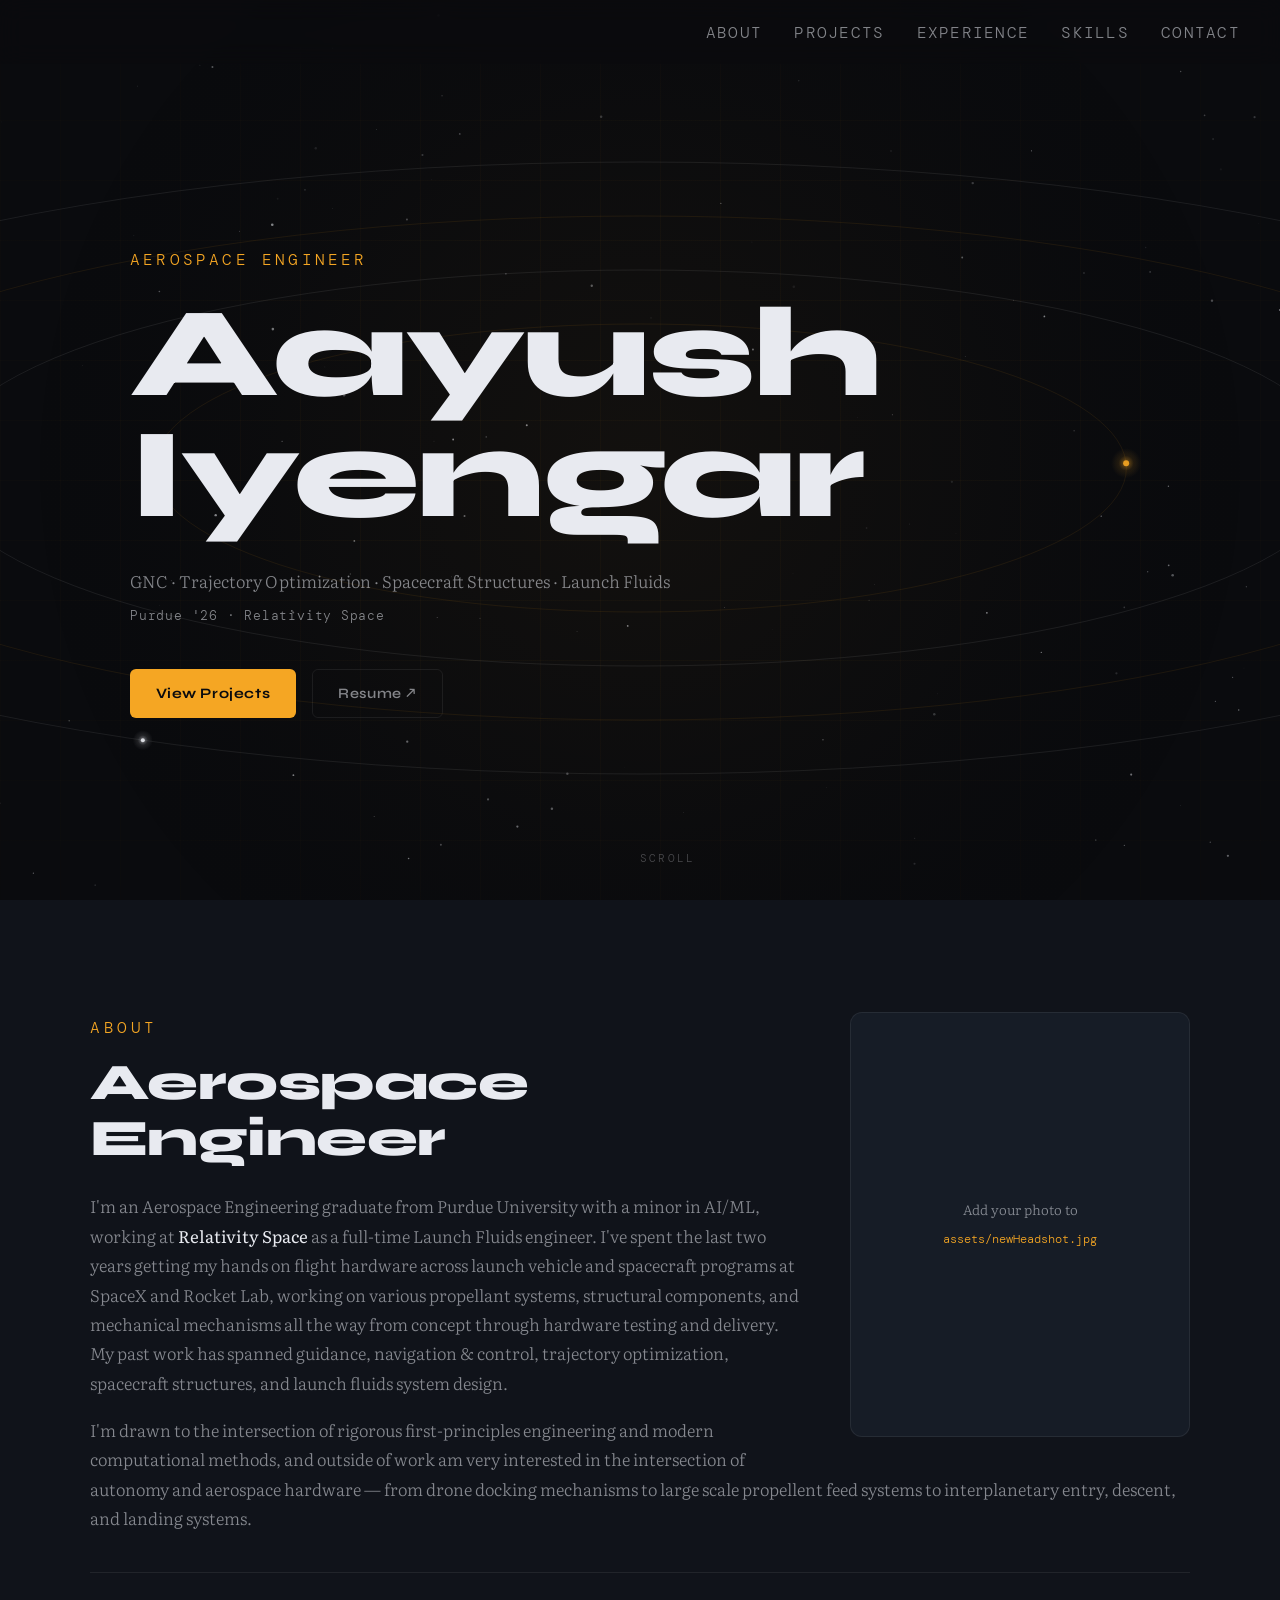
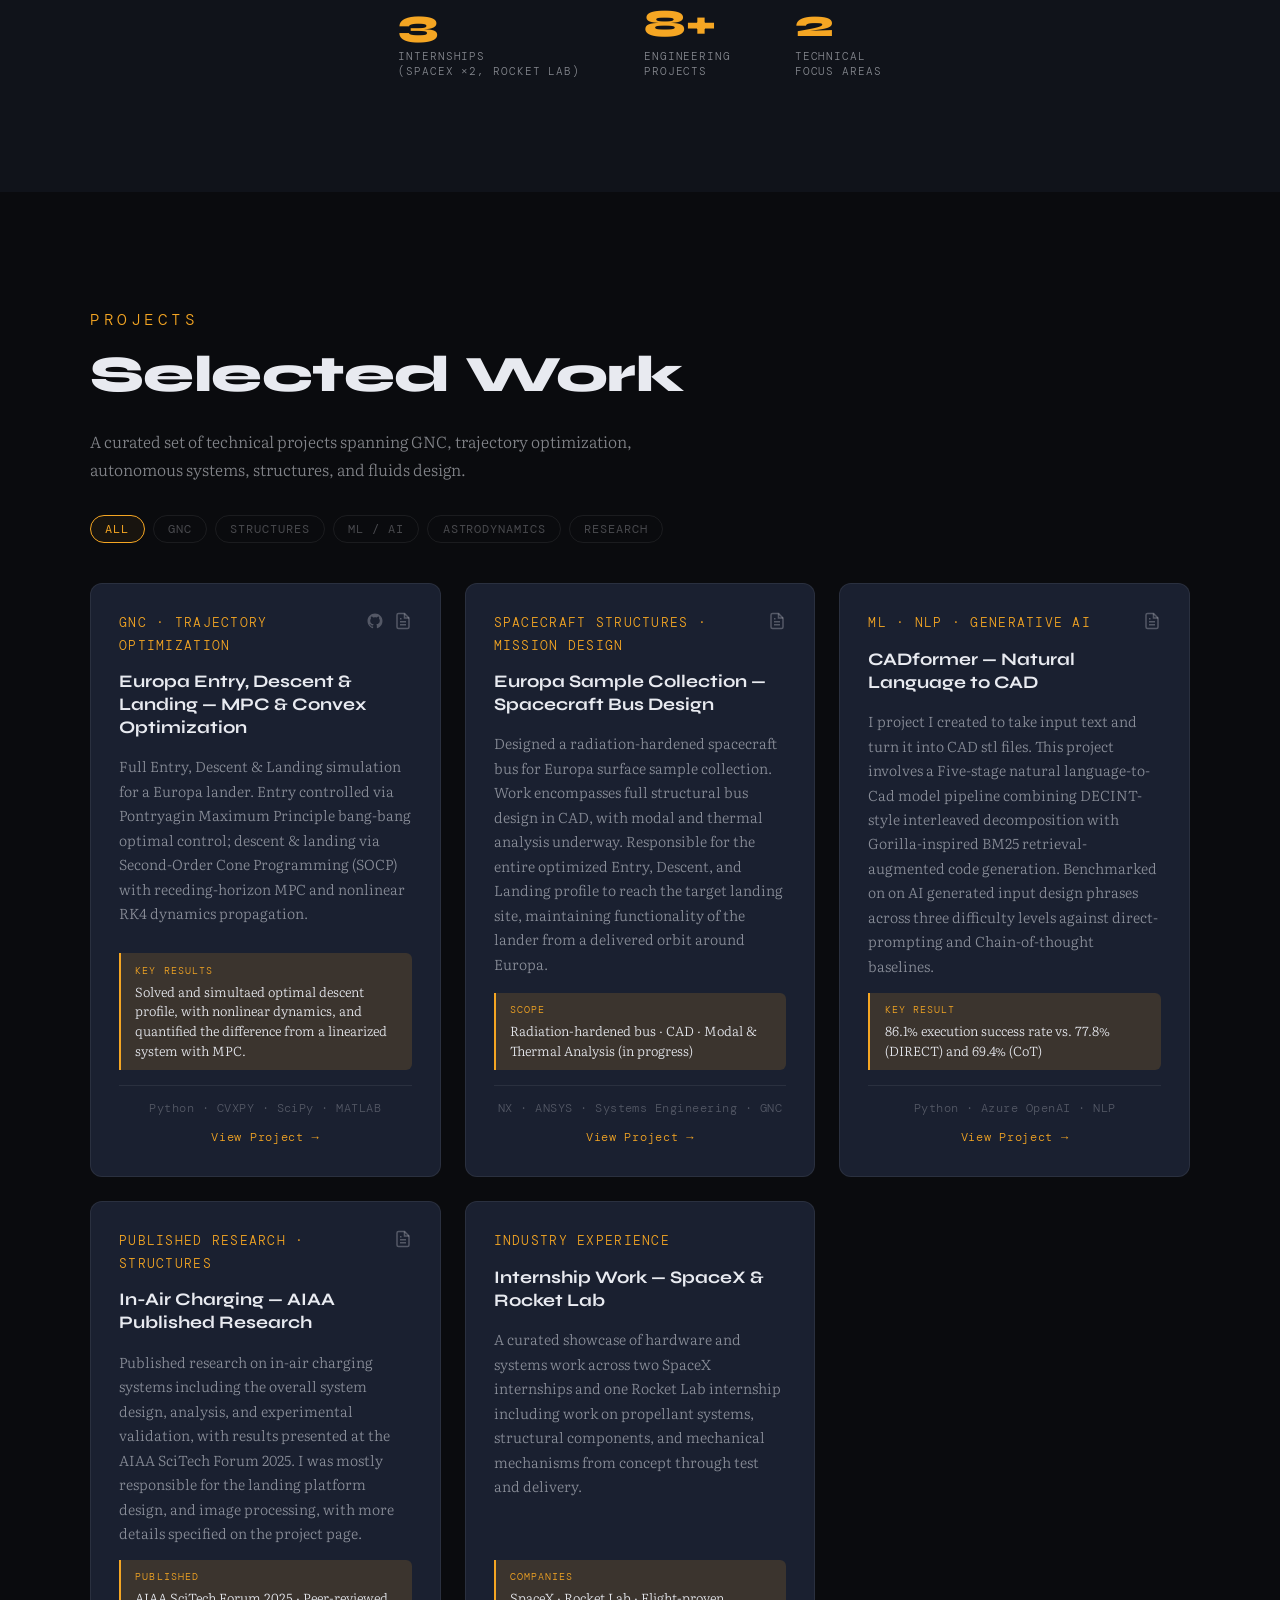
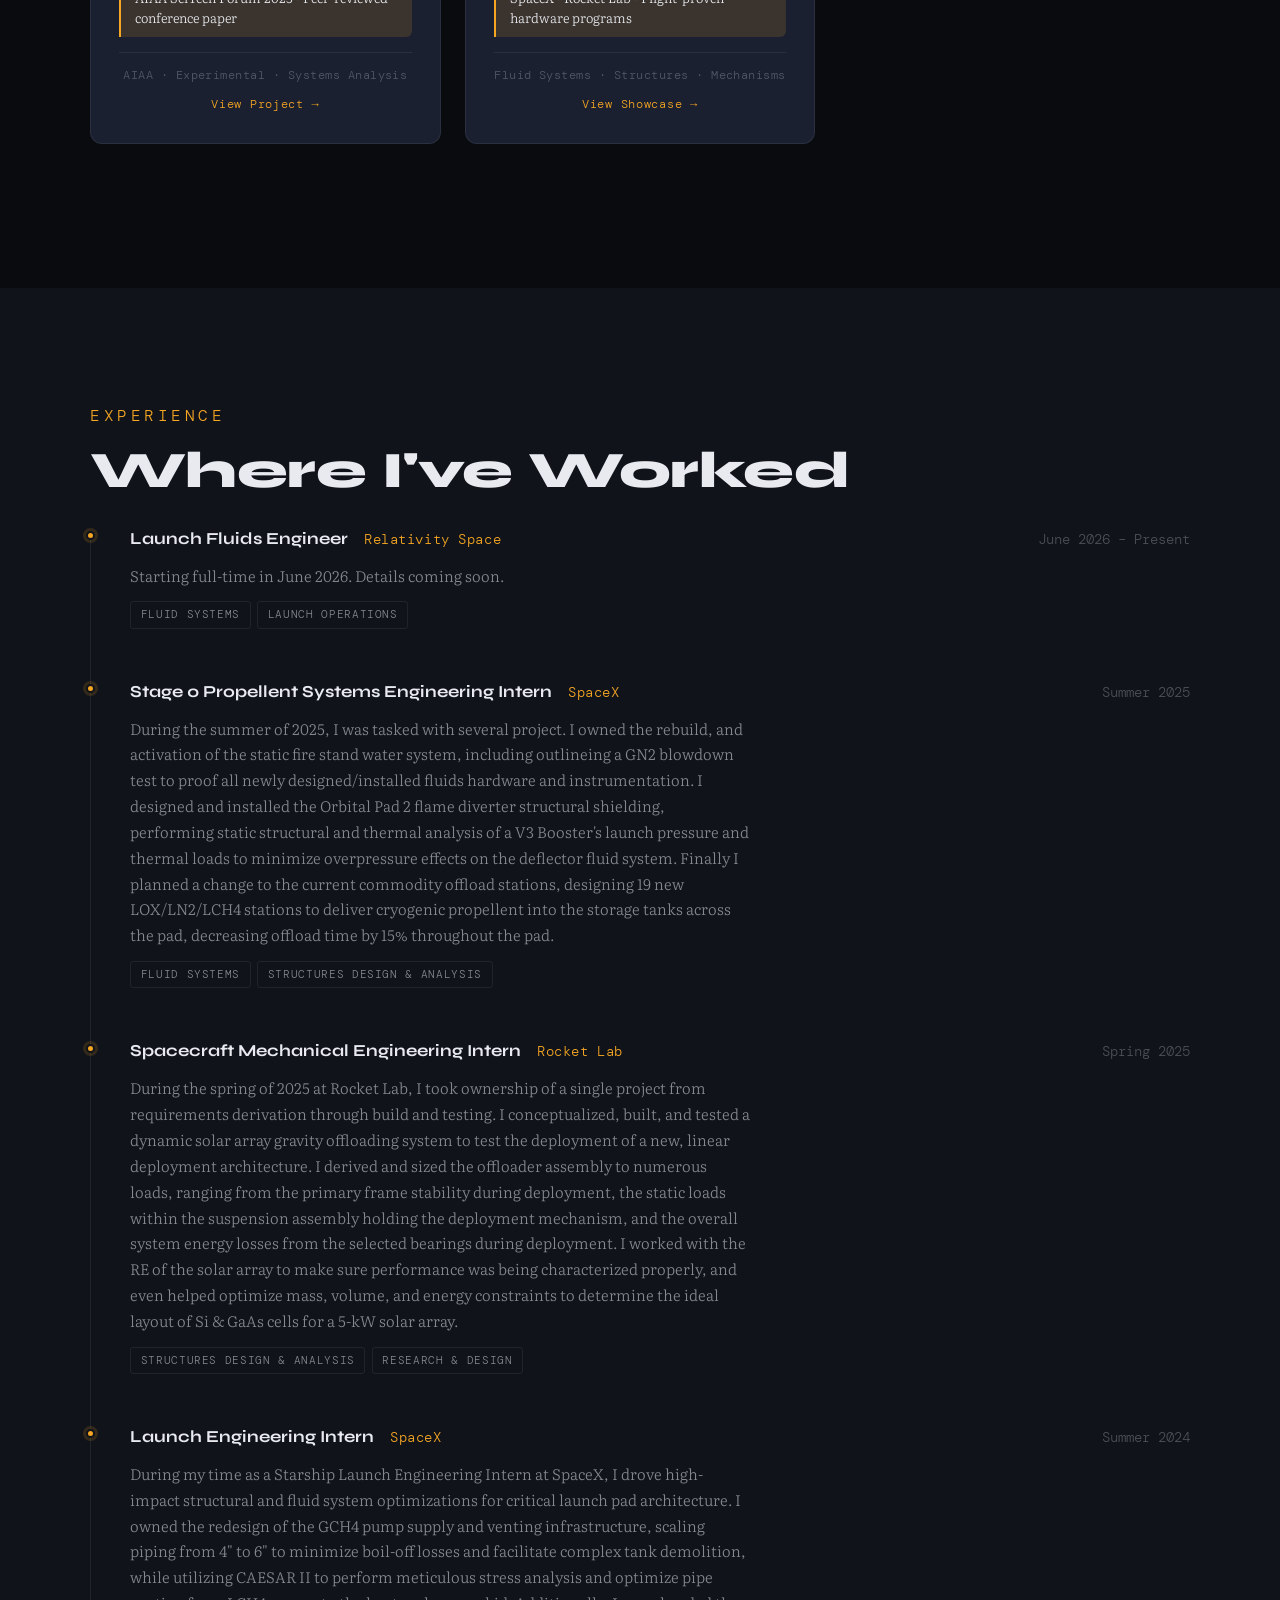
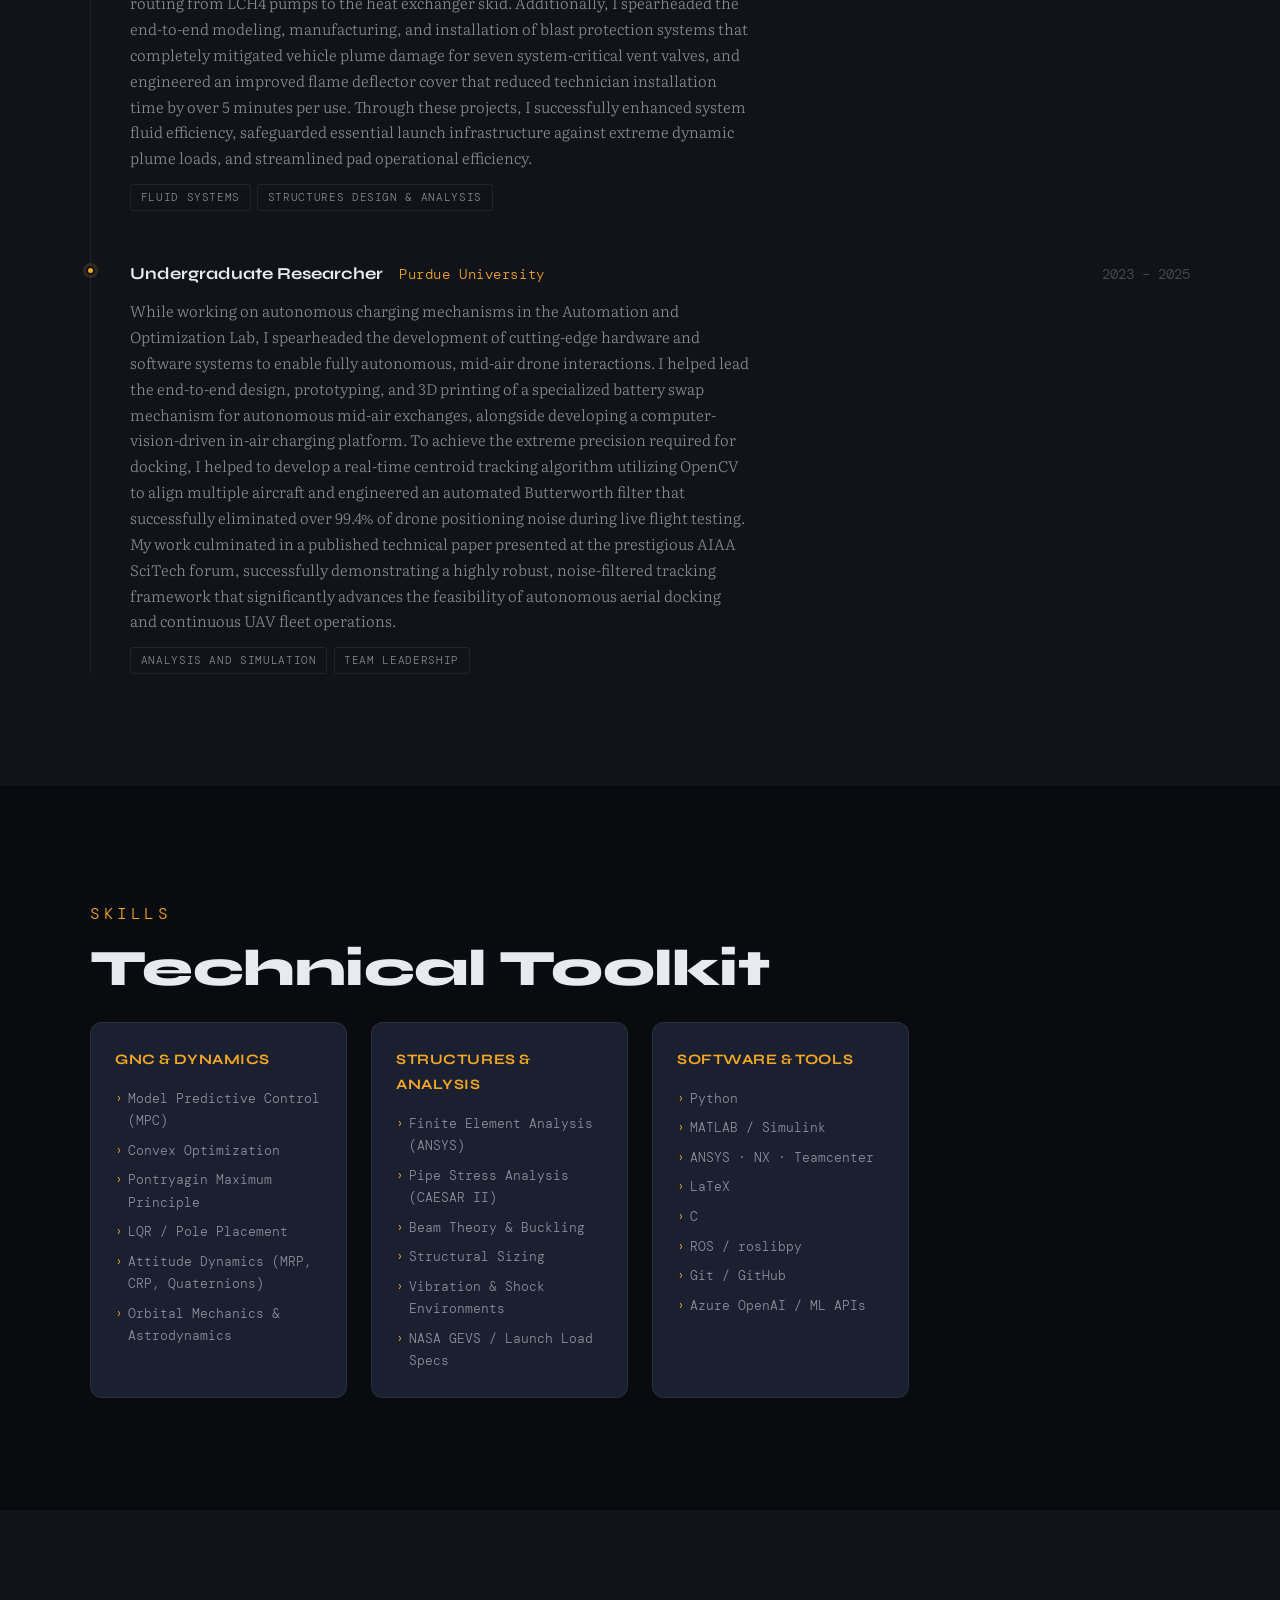
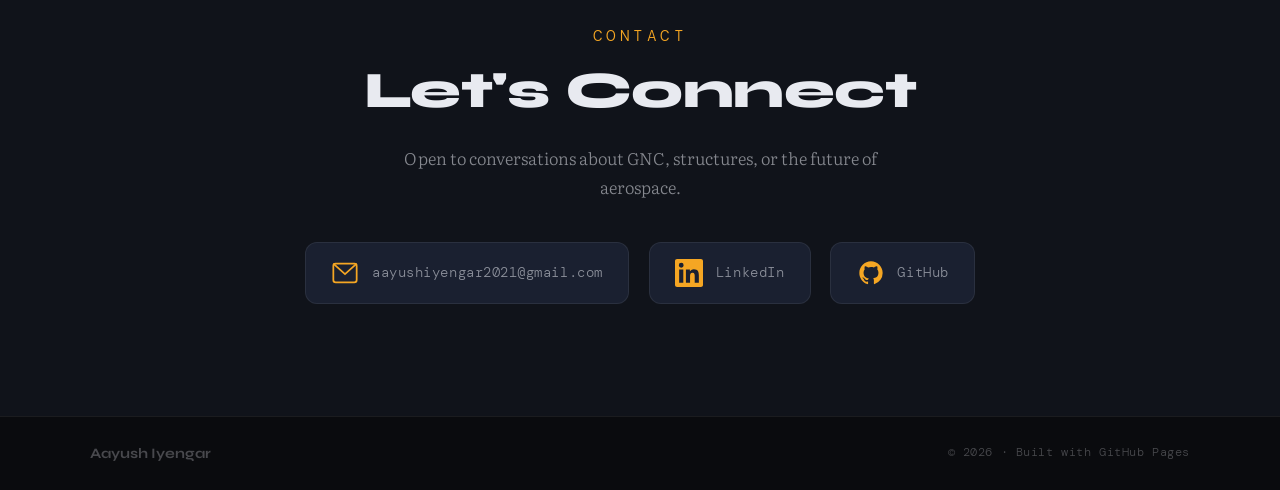
==== commit 10b0ee71: "More polishing of website visually" ====
--- a/portfolio/index.html
+++ b/portfolio/index.html
@@ -12,7 +12,8 @@
 <body>
 
   <nav id="nav">
-    <div class="nav-logo">AI</div>
+    <!--<div class="nav-logo">AI</div>
+  -->
     <ul class="nav-links">
       <li><a href="#about">About</a></li>
       <li><a href="#projects">Projects</a></li>
@@ -55,11 +56,19 @@
   <section id="about">
     <div class="section-inner">
       <div class="about-grid">
+        <div class="about-image-col">
+          <div class="about-photo-frame">
+            <img src="assets/newHeadshot.jpg" alt="Aayush Iyengar" id="profilePhoto" />
+            <div class="photo-placeholder" id="photoPlaceholder">
+              <span>Add your photo to<br/><code>assets/newHeadshot.jpg</code></span>
+            </div>
+          </div>
+          
+        </div>
         <div class="about-text">
           <span class="section-label">About</span>
           <h2>Aerospace Engineer</h2>
-          <p>
-            I'm an Aerospace Engineering graduate from Purdue University with a minor in AI/ML,
+          <p>I'm an Aerospace Engineering graduate from Purdue University with a minor in AI/ML,
             working at <strong>Relativity Space</strong> as a full-time Launch Fluids engineer.
             I've spent the last two years getting my hands on flight hardware across launch vehicle
             and spacecraft programs at SpaceX and Rocket Lab, working on various propellant systems,
@@ -67,12 +76,10 @@
             testing and delivery. My past work has spanned guidance, navigation &amp; control,
             trajectory optimization, spacecraft structures, and launch fluids system design.
           </p>
-          <p>
-            I'm drawn to the intersection of rigorous first-principles engineering and modern
+          <p>I'm drawn to the intersection of rigorous first-principles engineering and modern
             computational methods, and outside of work am very interested in the intersection of
-            autonomy and aerospace hardware — from drone docking mechanisms to interplanetary
-            entry, descent, and landing systems.
-          </p>
+            autonomy and aerospace hardware — from drone docking mechanisms to large scale propellent feed systems to interplanetary
+            entry, descent, and landing systems.</p>
           <div class="about-stats">
             <div class="stat">
               <span class="stat-num">3</span>
@@ -86,19 +93,6 @@
               <span class="stat-num">2</span>
               <span class="stat-label">Technical<br/>Focus Areas</span>
             </div>
-          </div>
-        </div>
-        <div class="about-image-col">
-          <div class="about-photo-frame">
-            <img src="assets/newHeadshot.jpg" alt="Aayush Iyengar" id="profilePhoto" />
-            <div class="photo-placeholder" id="photoPlaceholder">
-              <span>Add your photo to<br/><code>assets/newHeadshot.jpg</code></span>
-            </div>
-          </div>
-          <div class="about-badges">
-            <span class="badge">Purdue AAE '26</span>
-            <span class="badge">AI/ML Minor</span>
-            <span class="badge">Relativity Space</span>
           </div>
         </div>
       </div>
@@ -136,8 +130,7 @@
               </a>
             </div>
           </div>
-          <h3>Europa EDL — MPC &amp; Convex Optimization</h3>
-          <p class="proj-meta">AAE 590 Capstone · Purdue University · Spring 2026</p>
+          <h3>Europa Entry, Descent &amp; Landing — MPC &amp; Convex Optimization</h3>
           <p class="proj-desc">
             Full Entry, Descent &amp; Landing simulation for a Europa lander. Entry controlled via
             Pontryagin Maximum Principle bang-bang optimal control; descent &amp; landing via
@@ -146,10 +139,11 @@
           </p>
           <div class="proj-result">
             <span class="result-label">Key Results</span>
-            Touchdown 409.1 kg @ 2.001 m/s · MPC lateral error 1.68 m · Avg SOCP solve 899 ms
+            Solved and simultaed optimal descent profile, with nonlinear dynamics, and quantified the difference from a linearized system with MPC.
           </div>
           <div class="proj-footer">
             <span class="proj-stack">Python · CVXPY · SciPy · MATLAB</span>
+            <!-- <br> -->
             <a href="projects/europa-edl.html" class="proj-detail-link">View Project →</a>
           </div>
         </article>
@@ -164,18 +158,20 @@
             </div>
           </div>
           <h3>Europa Sample Collection — Spacecraft Bus Design</h3>
-          <p class="proj-meta">Senior Design · Purdue University · 2025–2026</p>
           <p class="proj-desc">
             Designed a radiation-hardened spacecraft bus for Europa surface sample collection.
             Work encompasses full structural bus design in CAD, with modal and thermal analysis
-            underway.
+            underway. Responsible for the entire optimized Entry, Descent, and Landing profile to
+            reach the target landing site, maintaining functionality of the lander from a delivered 
+            orbit around Europa.
           </p>
           <div class="proj-result">
             <span class="result-label">Scope</span>
             Radiation-hardened bus · CAD · Modal &amp; Thermal Analysis (in progress)
           </div>
           <div class="proj-footer">
-            <span class="proj-stack">SolidWorks · ANSYS · Systems Engineering</span>
+            <span class="proj-stack">NX · ANSYS · Systems Engineering · GNC</span>
+            <!-- <br> -->
             <a href="projects/senior-design.html" class="proj-detail-link">View Project →</a>
           </div>
         </article>
@@ -190,25 +186,25 @@
             </div>
           </div>
           <h3>CADformer — Natural Language to CAD</h3>
-          <p class="proj-meta">ECE 595 Term Project · Purdue University · Fall 2025</p>
           <p class="proj-desc">
-            Five-stage NL-to-CadQuery pipeline combining DECINT-style interleaved decomposition
+            I project I created to take input text and turn it into CAD stl files. This project involves a Five-stage natural language-to-Cad model pipeline combining DECINT-style interleaved decomposition
             with Gorilla-inspired BM25 retrieval-augmented code generation. Benchmarked on
-            CADBench across three difficulty levels against direct-prompting and CoT baselines.
+            on AI generated input design phrases across three difficulty levels against direct-prompting and Chain-of-thought baselines.
           </p>
           <div class="proj-result">
             <span class="result-label">Key Result</span>
             86.1% execution success rate vs. 77.8% (DIRECT) and 69.4% (CoT)
           </div>
           <div class="proj-footer">
-            <span class="proj-stack">Python · Azure OpenAI · CadQuery · BM25</span>
+            <span class="proj-stack">Python · Azure OpenAI · NLP</span>
+            <!-- <br> -->
             <a href="projects/cadformer.html" class="proj-detail-link">View Project →</a>
           </div>
         </article>
 
         <article class="project-card" data-tags="Research ML">
           <div class="proj-header">
-            <span class="proj-tag">Published Research · AIAA</span>
+            <span class="proj-tag">Published Research · Structures</span>
             <div class="proj-links">
               <a href="https://arc.aiaa.org/doi/10.2514/6.2025-2086" target="_blank" rel="noopener" aria-label="DOI">
                 <svg viewBox="0 0 24 24" fill="none" stroke="currentColor" stroke-width="2" width="18" height="18"><path d="M14 2H6a2 2 0 00-2 2v16a2 2 0 002 2h12a2 2 0 002-2V8z"/><polyline points="14 2 14 8 20 8"/><line x1="16" y1="13" x2="8" y2="13"/><line x1="16" y1="17" x2="8" y2="17"/><polyline points="10 9 9 9 8 9"/></svg>
@@ -216,10 +212,10 @@
             </div>
           </div>
           <h3>In-Air Charging — AIAA Published Research</h3>
-          <p class="proj-meta">AIAA SciTech 2025 · doi:10.2514/6.2025-2086</p>
           <p class="proj-desc">
-            Published research on in-air charging systems — system design, analysis, and
-            experimental validation, with results presented at the AIAA SciTech Forum 2025.
+            Published research on in-air charging systems including the overall system design, analysis, and
+            experimental validation, with results presented at the AIAA SciTech Forum 2025. I was mostly responsible for 
+            the landing platform design, and image processing, with more details specified on the project page.
           </p>
           <div class="proj-result">
             <span class="result-label">Published</span>
@@ -227,6 +223,7 @@
           </div>
           <div class="proj-footer">
             <span class="proj-stack">AIAA · Experimental · Systems Analysis</span>
+            <!-- <br> -->
             <a href="projects/research.html" class="proj-detail-link">View Project →</a>
           </div>
         </article>
@@ -236,10 +233,10 @@
             <span class="proj-tag">Industry Experience</span>
           </div>
           <h3>Internship Work — SpaceX &amp; Rocket Lab</h3>
-          <p class="proj-meta">SpaceX (×2) · Rocket Lab · 2023–2025</p>
+          
           <p class="proj-desc">
             A curated showcase of hardware and systems work across two SpaceX internships and
-            one Rocket Lab internship — propellant systems, structural components, and mechanical
+            one Rocket Lab internship including work on propellant systems, structural components, and mechanical
             mechanisms from concept through test and delivery.
           </p>
           <div class="proj-result">
@@ -247,7 +244,8 @@
             SpaceX · Rocket Lab · Flight-proven hardware programs
           </div>
           <div class="proj-footer">
-            <span class="proj-stack">Flight Hardware · Propulsion · Structures · Mechanisms</span>
+            <span class="proj-stack"> Fluid Systems · Structures · Mechanisms</span>
+            <!-- <br> -->
             <a href="projects/internships.html" class="proj-detail-link">View Showcase →</a>
           </div>
         </article>
@@ -352,7 +350,7 @@
               Butterworth filter that successfully eliminated over 99.4% of drone positioning noise during live flight testing. My work culminated 
               in a published technical paper presented at the prestigious AIAA SciTech forum, successfully demonstrating a highly robust, noise-filtered 
               tracking framework that significantly advances the feasibility of autonomous aerial docking and continuous UAV fleet operations.</p>
-            <div class="tl-tags"><span>Consulting</span><span>Team Leadership</span></div>
+            <div class="tl-tags"><span>Analysis and Simulation</span><span>Team Leadership</span></div>
           </div>
         </div>
 
--- a/portfolio/css/style.css
+++ b/portfolio/css/style.css
@@ -50,7 +50,7 @@
   height: var(--nav-h);
   display: flex;
   align-items: center;
-  justify-content: space-between;
+  justify-content: flex-end;
   padding: 0 2.5rem;
   z-index: 100;
   background: rgba(10,11,14,0.6);
@@ -64,7 +64,7 @@
 .nav-logo {
   font-family: var(--display);
   font-weight: 800;
-  font-size: 1.1rem;
+  font-size: 1.2rem;
   letter-spacing: 0.05em;
   color: var(--amber);
 }
@@ -75,7 +75,7 @@
 }
 .nav-links a {
   font-family: var(--mono);
-  font-size: 0.78rem;
+  font-size: 1rem;
   letter-spacing: 0.08em;
   text-transform: uppercase;
   color: var(--text-dim);
@@ -173,7 +173,7 @@
 
 .hero-eyebrow {
   font-family: var(--mono);
-  font-size: 0.78rem;
+  font-size: 1rem;
   letter-spacing: 0.2em;
   text-transform: uppercase;
   color: var(--amber);
@@ -205,7 +205,7 @@
 .hero-sub {
   font-family: var(--mono);
   font-size: 0.82rem;
-  color: var(--text-mute);
+  color: var(--text-dim);
   letter-spacing: 0.06em;
 }
 
@@ -283,7 +283,7 @@
 .section-label {
   display: inline-block;
   font-family: var(--mono);
-  font-size: 0.72rem;
+  font-size: 1rem;
   letter-spacing: 0.22em;
   text-transform: uppercase;
   color: var(--amber);
@@ -302,26 +302,32 @@
 
 /* ── 5. ABOUT ────────────────────────────────────────────────────── */
 .about-grid {
-  display: grid;
-  grid-template-columns: 1fr 340px;
-  gap: 5rem;
-  align-items: start;
+  display: block;
+  overflow: hidden;
+}
+
+.about-image-col {
+  float: right;
+  width: 340px;
+  margin: 0 0 2rem 3rem;
 }
 
 .about-text p {
   color: var(--text-dim);
   font-size: 1.05rem;
   margin-bottom: 1.1rem;
-  max-width: 560px;
 }
 .about-text strong { color: var(--text); font-weight: 400; }
 
 .about-stats {
-  display: flex;
-  gap: 2.5rem;
+  clear: both;
+  display: flex;
+  justify-content: center;
+  gap: 4rem;
   margin-top: 2.5rem;
   padding-top: 2rem;
   border-top: 1px solid var(--border);
+  width: 100%;
 }
 .stat-num {
   display: block;
@@ -335,7 +341,7 @@
   display: block;
   font-family: var(--mono);
   font-size: 0.7rem;
-  color: var(--text-mute);
+  color: var(--text-dim);
   text-transform: uppercase;
   letter-spacing: 0.08em;
   margin-top: 0.3rem;
@@ -354,7 +360,7 @@
   width: 100%;
   height: 100%;
   object-fit: cover;
-  display: none; /* shown by JS once loaded */
+  display: none;
 }
 .photo-placeholder {
   position: absolute;
@@ -363,7 +369,7 @@
   align-items: center;
   justify-content: center;
   text-align: center;
-  color: var(--text-mute);
+  color: var(--text-dim);
   font-size: 0.85rem;
   padding: 1.5rem;
 }
@@ -388,7 +394,7 @@
   padding: 0.3rem 0.75rem;
   border: 1px solid var(--border);
   border-radius: 999px;
-  color: var(--text-mute);
+  color: var(--text-dim);
 }
 
 /* ── 6. PROJECTS ─────────────────────────────────────────────────── */
@@ -468,7 +474,7 @@
 }
 .proj-tag {
   font-family: var(--mono);
-  font-size: 0.68rem;
+  font-size: 0.8rem;
   letter-spacing: 0.1em;
   text-transform: uppercase;
   color: var(--amber);
@@ -529,14 +535,20 @@
 }
 
 .proj-footer {
+  display: flex;
+  flex-direction: column;
+  align-items: center;
+  gap: 0.5rem;
   border-top: 1px solid var(--border);
   padding-top: 0.8rem;
 }
+
 .proj-stack {
   font-family: var(--mono);
-  font-size: 0.7rem;
+  font-size: 0.75rem;
   color: var(--text-mute);
   letter-spacing: 0.04em;
+  text-align: center;
 }
 
 /* ── 7. EXPERIENCE TIMELINE ──────────────────────────────────────── */
@@ -590,13 +602,13 @@
 }
 .tl-company {
   font-family: var(--mono);
-  font-size: 0.78rem;
+  font-size: 0.9rem;
   color: var(--amber);
   letter-spacing: 0.04em;
 }
 .tl-date {
   font-family: var(--mono);
-  font-size: 0.72rem;
+  font-size: 0.9rem;
   color: var(--text-mute);
   margin-left: auto;
 }
@@ -622,7 +634,7 @@
   padding: 0.2rem 0.6rem;
   border: 1px solid var(--border);
   border-radius: 3px;
-  color: var(--text-mute);
+  color: var(--text-dim);
 }
 
 /* ── 8. SKILLS ───────────────────────────────────────────────────── */
@@ -779,3 +791,293 @@
   .hero-content { padding-left: 1.25rem; padding-right: 1.25rem; }
   .about-stats { flex-direction: column; gap: 1.2rem; }
 }
+
+/* ── 13. PROJECT DETAIL LINK ─────────────────────────────────────── */
+.proj-footer {
+  display: flex;
+  flex-direction: column;
+  align-items: center;
+  gap: 0.5rem;
+  border-top: 1px solid var(--border);
+  padding-top: 0.8rem;
+}
+.proj-detail-link {
+  font-family: var(--mono);
+  font-size: 0.75rem;
+  letter-spacing: 0.06em;
+  color: var(--amber);
+  white-space: nowrap;
+}
+.proj-detail-link:hover { opacity: 0.75; }
+
+/* ── 14. SUBPAGE SHARED STYLES ───────────────────────────────────── */
+.subpage-hero {
+  padding: calc(var(--nav-h) + 4rem) 2.5rem 3rem;
+  max-width: var(--max-w);
+  margin: 0 auto;
+}
+.back-link {
+  display: inline-flex;
+  align-items: center;
+  gap: 0.4rem;
+  font-family: var(--mono);
+  font-size: 0.9rem;
+  letter-spacing: 0.08em;
+  text-transform: uppercase;
+  color: var(--text-mute);
+  margin-bottom: 2.5rem;
+  transition: color 0.2s;
+}
+.back-link:hover { color: var(--amber); }
+
+.subpage-title {
+  font-family: var(--display);
+  font-size: clamp(2rem, 6vw, 4rem);
+  font-weight: 800;
+  line-height: 1.05;
+  letter-spacing: -0.02em;
+  margin-bottom: 1rem;
+}
+.subpage-meta {
+  font-family: var(--mono);
+  font-size: 0.8rem;
+  color: var(--text-mute);
+  letter-spacing: 0.06em;
+  margin-bottom: 1.5rem;
+}
+.subpage-tags {
+  display: flex;
+  flex-wrap: wrap;
+  gap: 0.4rem;
+  margin-bottom: 2rem;
+}
+.subpage-tags span {
+  font-family: var(--mono);
+  font-size: 0.68rem;
+  letter-spacing: 0.08em;
+  text-transform: uppercase;
+  padding: 0.25rem 0.7rem;
+  border: 1px solid rgba(245,166,35,0.35);
+  border-radius: 999px;
+  color: var(--amber);
+}
+.subpage-actions {
+  display: flex;
+  flex-wrap: wrap;
+  gap: 0.8rem;
+  margin-bottom: 1rem;
+}
+
+.subpage-body {
+  max-width: var(--max-w);
+  margin: 0 auto;
+  padding: 0 2.5rem 6rem;
+}
+.content-section {
+  margin-bottom: 4rem;
+}
+.content-section h2 {
+  font-family: var(--display);
+  font-size: 1.4rem;
+  font-weight: 700;
+  color: var(--text);
+  margin-bottom: 1.2rem;
+  padding-bottom: 0.6rem;
+  border-bottom: 1px solid var(--border);
+}
+.content-section p {
+  color: var(--text-dim);
+  font-size: 1rem;
+  line-height: 1.8;
+  margin-bottom: 1rem;
+  max-width: 720px;
+}
+.content-section p strong { color: var(--text); font-weight: 400; }
+
+.results-grid {
+  display: grid;
+  grid-template-columns: repeat(auto-fill, minmax(200px, 1fr));
+  gap: 1rem;
+  margin: 1.5rem 0;
+}
+.result-card {
+  background: var(--surface);
+  border: 1px solid var(--border);
+  border-radius: var(--radius-lg);
+  padding: 1.2rem;
+}
+.result-card .num {
+  font-family: var(--display);
+  font-size: 1.8rem;
+  font-weight: 800;
+  color: var(--amber);
+  line-height: 1;
+  display: block;
+  margin-bottom: 0.3rem;
+}
+.result-card .label {
+  font-family: var(--mono);
+  font-size: 0.72rem;
+  color: var(--text-mute);
+  text-transform: uppercase;
+  letter-spacing: 0.06em;
+}
+
+.plot-gallery {
+  display: grid;
+  grid-template-columns: repeat(auto-fill, minmax(280px, 1fr));
+  gap: 1rem;
+  margin: 1.5rem 0;
+}
+.plot-frame {
+  background: var(--surface);
+  border: 1px solid var(--border);
+  border-radius: var(--radius-lg);
+  overflow: hidden;
+}
+.plot-frame img { width: 100%; display: block; }
+.plot-frame .plot-caption {
+  padding: 0.75rem 1rem;
+  font-family: var(--mono);
+  font-size: 0.72rem;
+  color: var(--text-mute);
+  letter-spacing: 0.04em;
+}
+.plot-placeholder {
+  aspect-ratio: 4/3;
+  display: flex;
+  flex-direction: column;
+  align-items: center;
+  justify-content: center;
+  color: var(--text-mute);
+  font-family: var(--mono);
+  font-size: 0.75rem;
+  text-align: center;
+  padding: 1rem;
+  gap: 0.4rem;
+}
+.plot-placeholder code { color: var(--amber); font-size: 0.68rem; }
+
+.phases {
+  display: flex;
+  flex-direction: column;
+  gap: 1.5rem;
+  margin: 1.5rem 0;
+}
+.phase-card {
+  background: var(--surface);
+  border: 1px solid var(--border);
+  border-left: 3px solid var(--amber);
+  border-radius: 0 var(--radius-lg) var(--radius-lg) 0;
+  padding: 1.4rem 1.6rem;
+}
+.phase-card h3 {
+  font-family: var(--display);
+  font-size: 1rem;
+  font-weight: 700;
+  color: var(--amber);
+  margin-bottom: 0.5rem;
+}
+.phase-card p {
+  font-size: 0.9rem;
+  color: var(--text-dim);
+  line-height: 1.7;
+  margin: 0;
+}
+
+.pptx-embed-wrap {
+  position: relative;
+  width: 100%;
+  padding-bottom: 56.25%;
+  background: var(--surface);
+  border: 1px solid var(--border);
+  border-radius: var(--radius-lg);
+  overflow: hidden;
+  margin: 1.5rem 0;
+}
+.pptx-embed-wrap iframe {
+  position: absolute;
+  inset: 0;
+  width: 100%;
+  height: 100%;
+  border: none;
+}
+.embed-fallback {
+  position: absolute;
+  inset: 0;
+  display: flex;
+  flex-direction: column;
+  align-items: center;
+  justify-content: center;
+  text-align: center;
+  color: var(--text-mute);
+  font-family: var(--mono);
+  font-size: 0.8rem;
+  padding: 2rem;
+  gap: 1rem;
+}
+
+.status-badge {
+  display: inline-flex;
+  align-items: center;
+  gap: 0.4rem;
+  font-family: var(--mono);
+  font-size: 0.7rem;
+  letter-spacing: 0.08em;
+  text-transform: uppercase;
+  padding: 0.3rem 0.8rem;
+  border-radius: 999px;
+  margin-bottom: 1.5rem;
+}
+.status-badge.in-progress {
+  background: rgba(245,166,35,0.12);
+  border: 1px solid rgba(245,166,35,0.35);
+  color: var(--amber);
+}
+.status-badge.published {
+  background: rgba(62,207,142,0.1);
+  border: 1px solid rgba(62,207,142,0.3);
+  color: #3ecf8e;
+}
+.status-badge::before {
+  content: '';
+  width: 6px;
+  height: 6px;
+  border-radius: 50%;
+  background: currentColor;
+}
+
+.citation-block {
+  background: var(--surface);
+  border: 1px solid var(--border);
+  border-radius: var(--radius-lg);
+  padding: 1.4rem 1.6rem;
+  margin: 1.5rem 0;
+}
+.citation-block .cite-label {
+  font-family: var(--mono);
+  font-size: 0.68rem;
+  letter-spacing: 0.12em;
+  text-transform: uppercase;
+  color: var(--amber);
+  margin-bottom: 0.6rem;
+  display: block;
+}
+.citation-block p {
+  font-family: var(--mono);
+  font-size: 0.82rem;
+  color: var(--text-dim);
+  line-height: 1.6;
+  margin: 0 !important;
+}
+.citation-block a {
+  color: var(--amber);
+  text-decoration: underline;
+  text-underline-offset: 3px;
+}
+
+@media (max-width: 860px) {
+  .subpage-hero, .subpage-body { padding-left: 1.25rem; padding-right: 1.25rem; }
+  .plot-gallery { grid-template-columns: 1fr; }
+  .results-grid { grid-template-columns: repeat(2, 1fr); }
+}
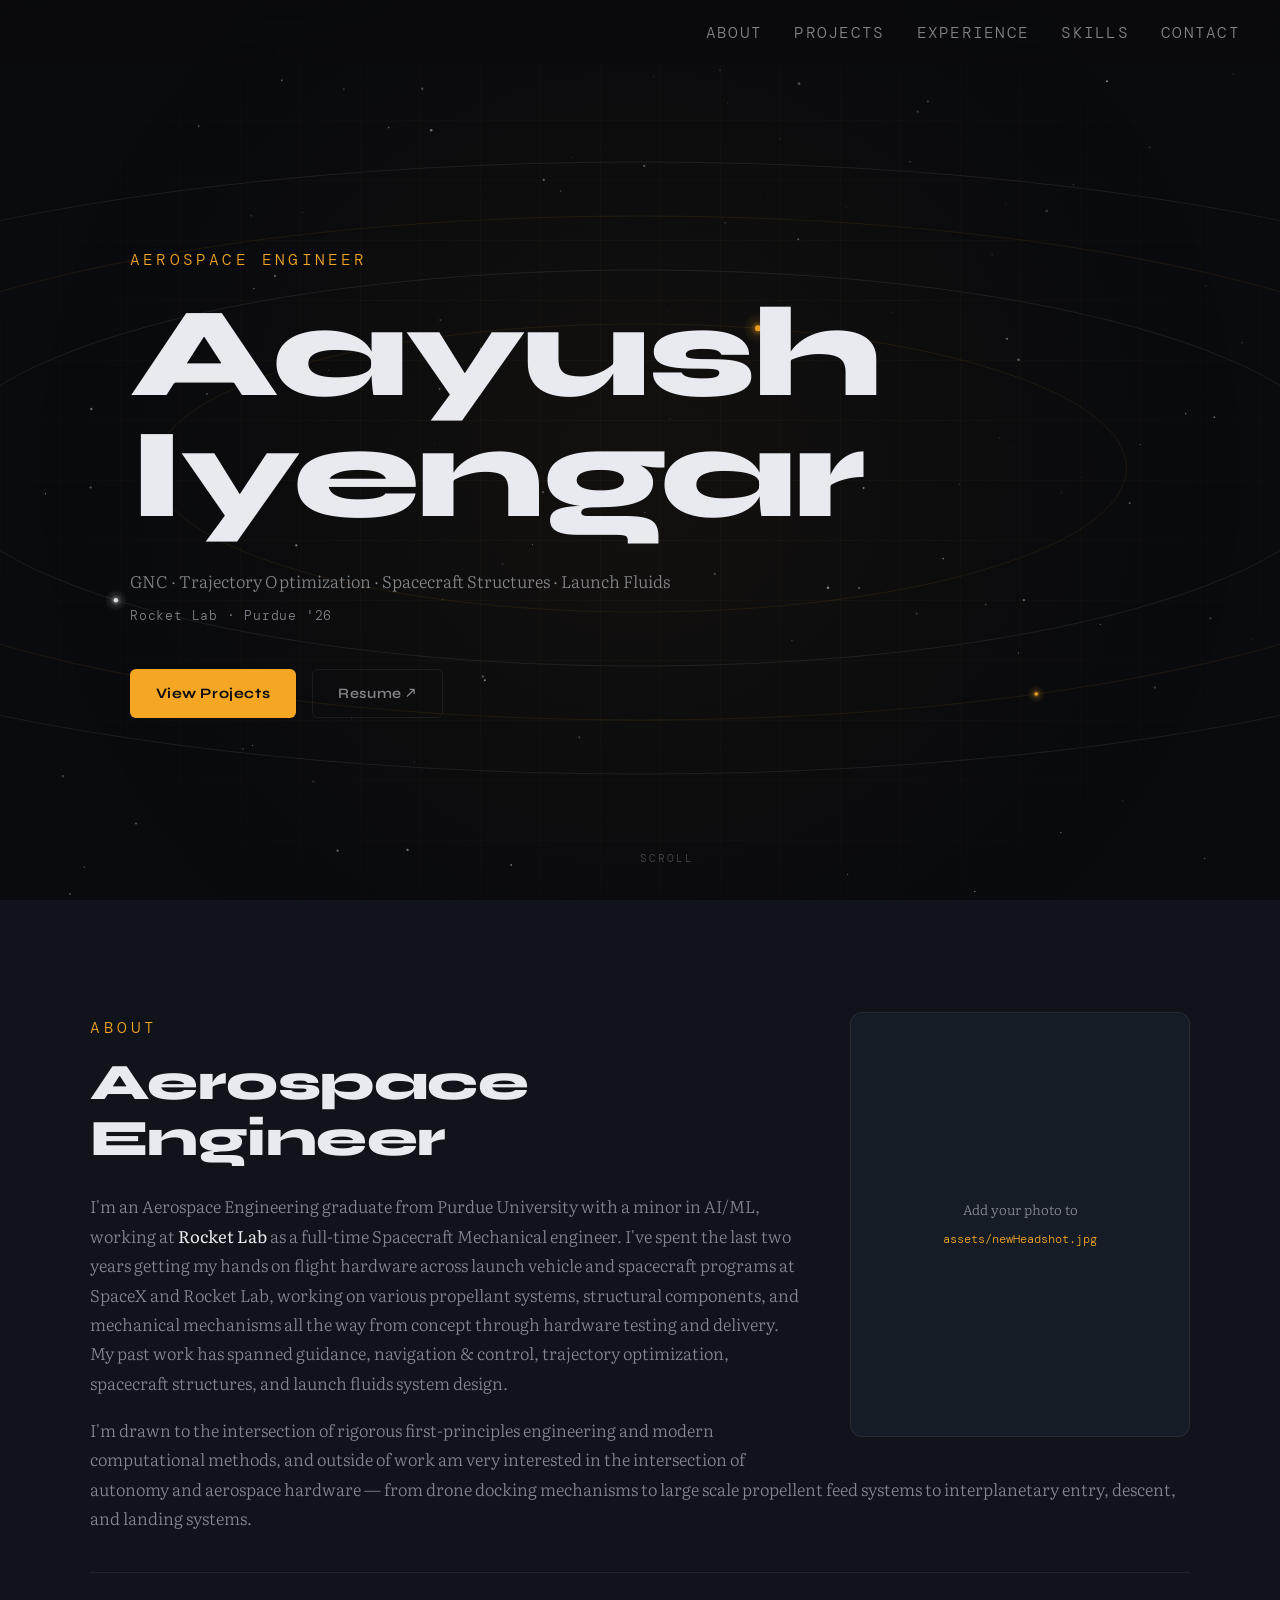
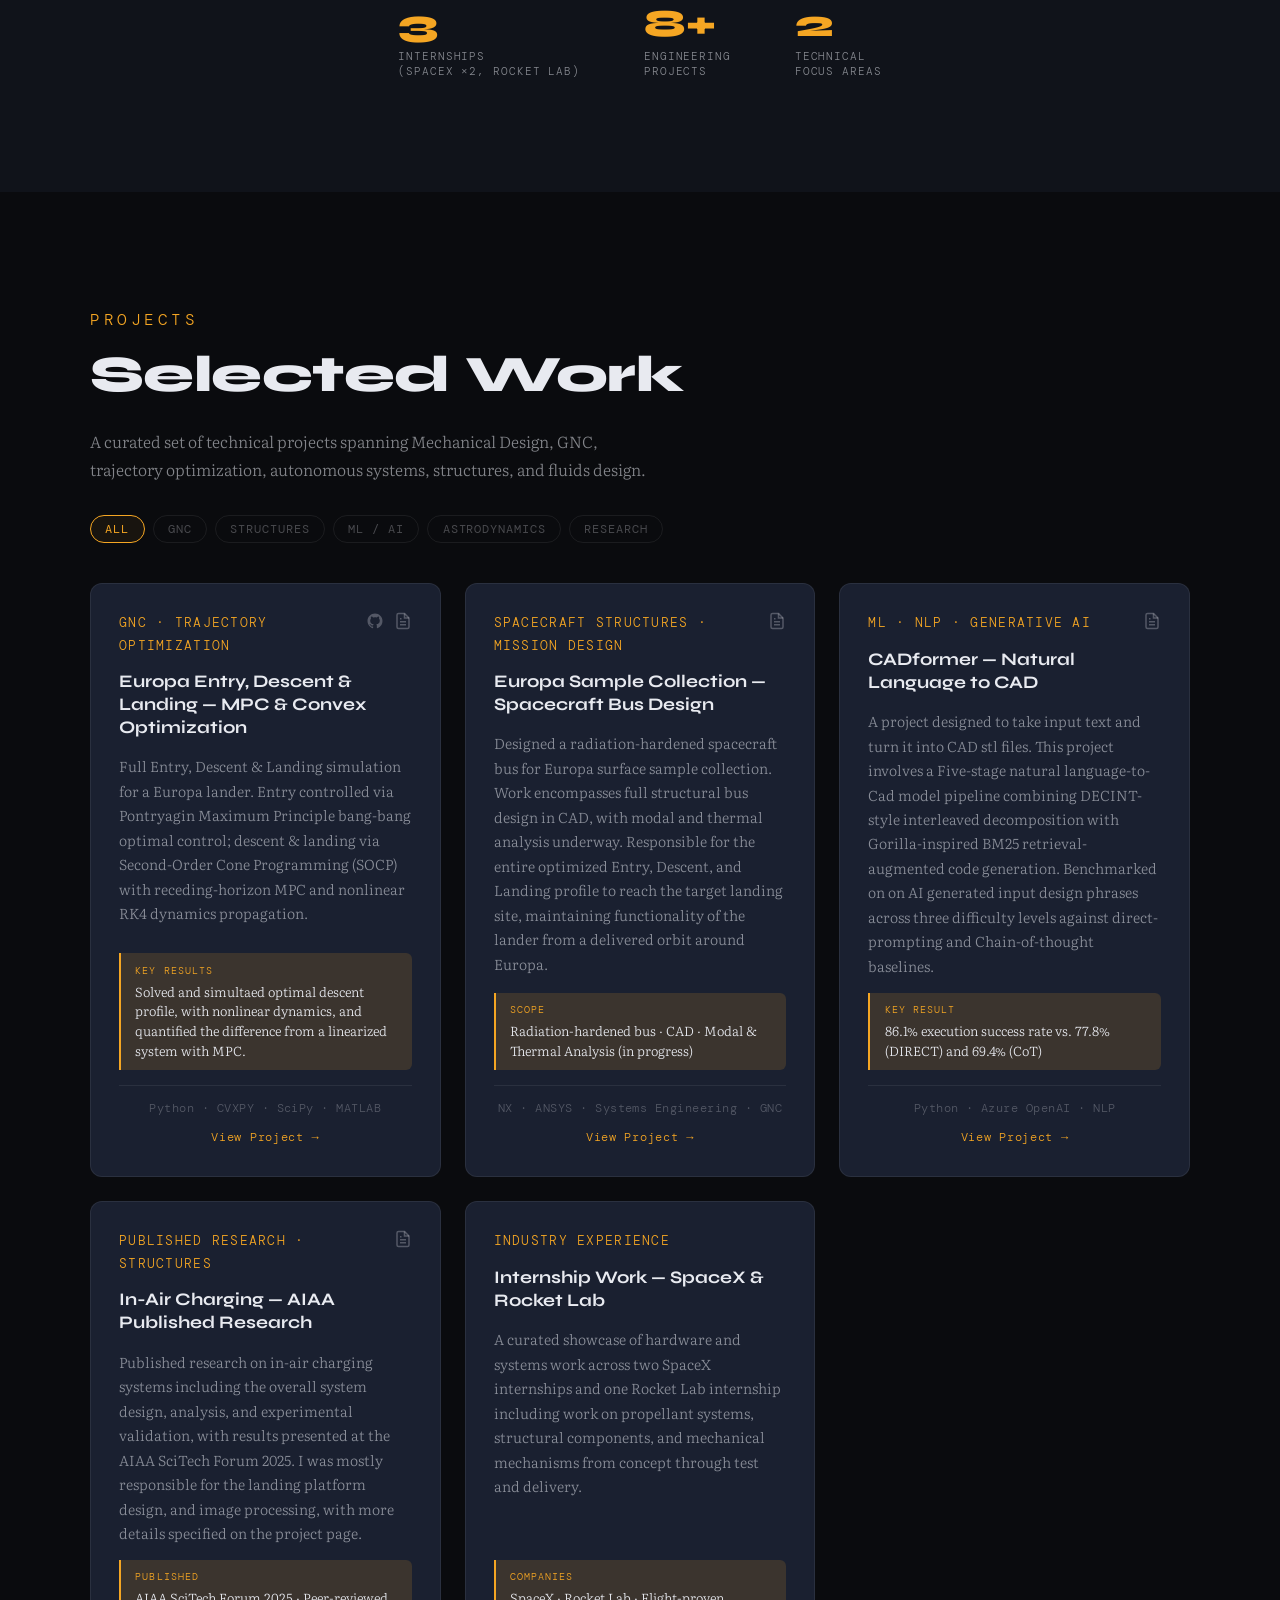
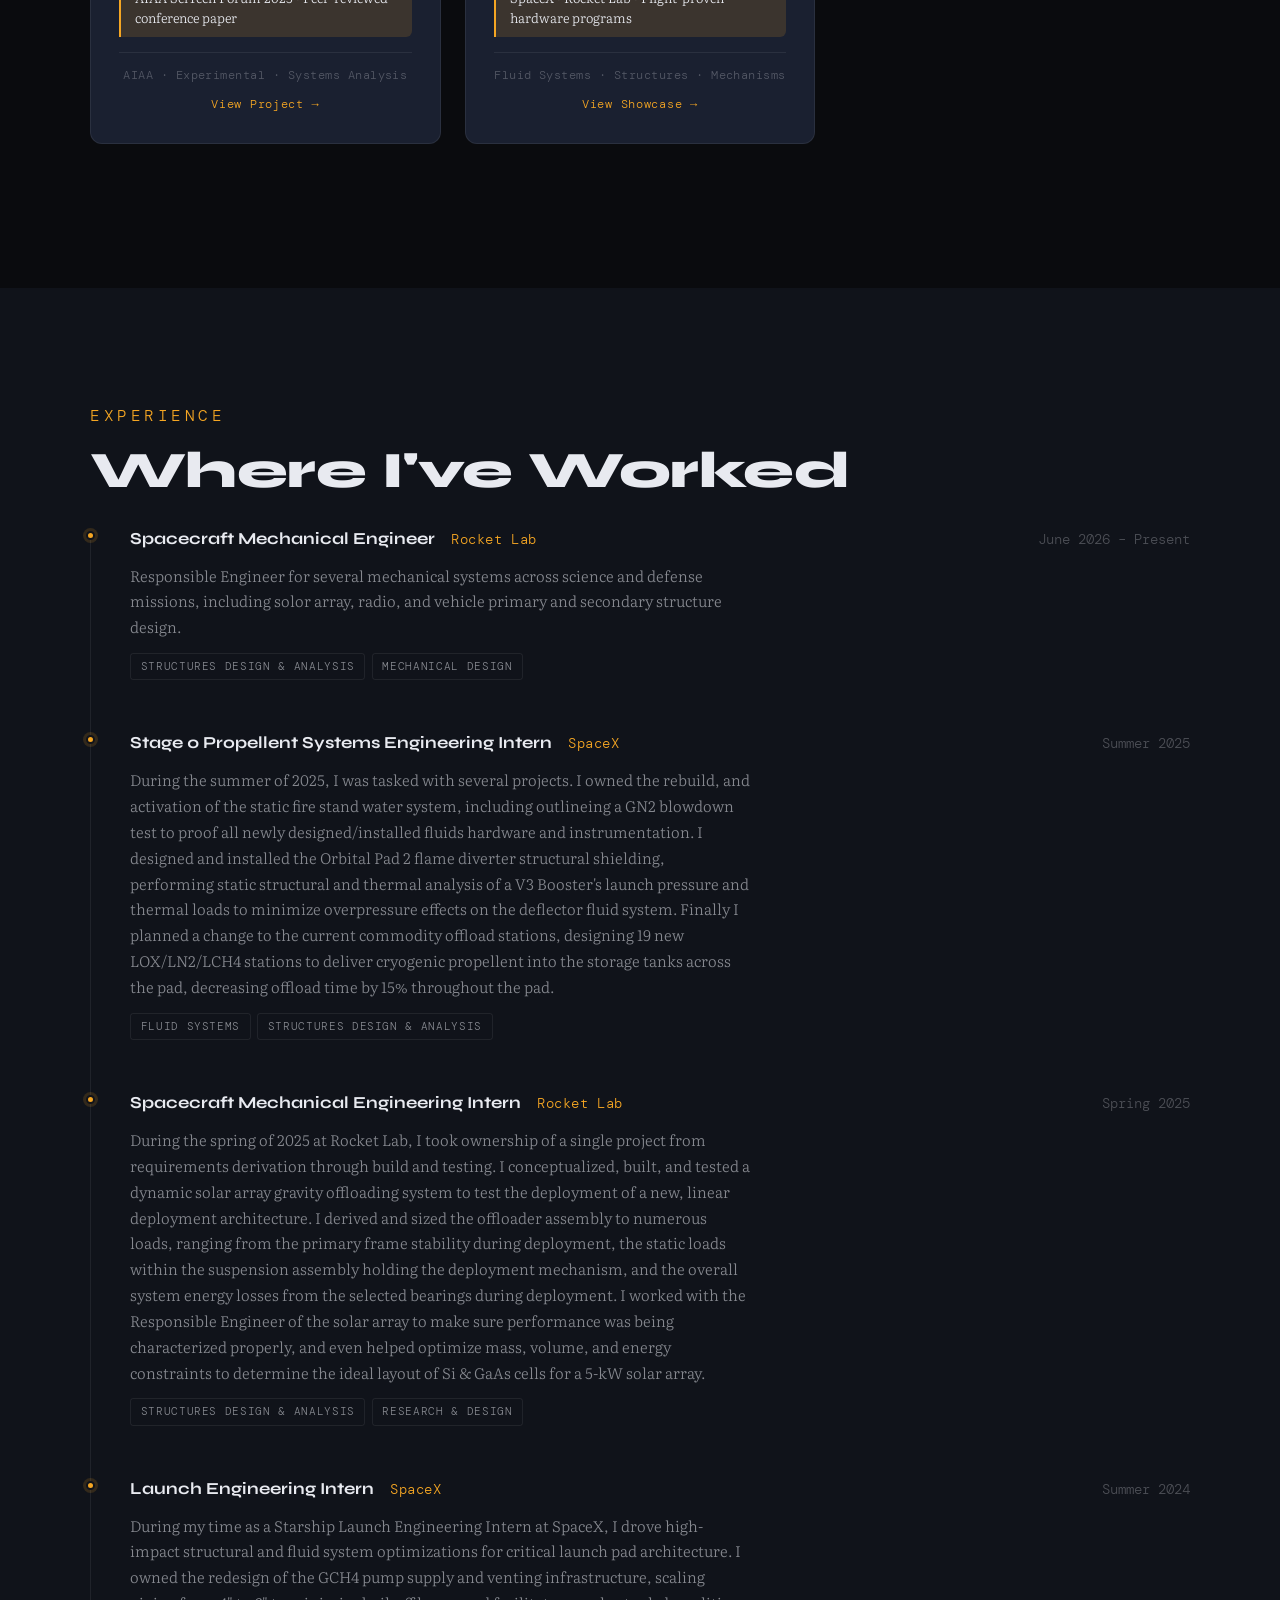
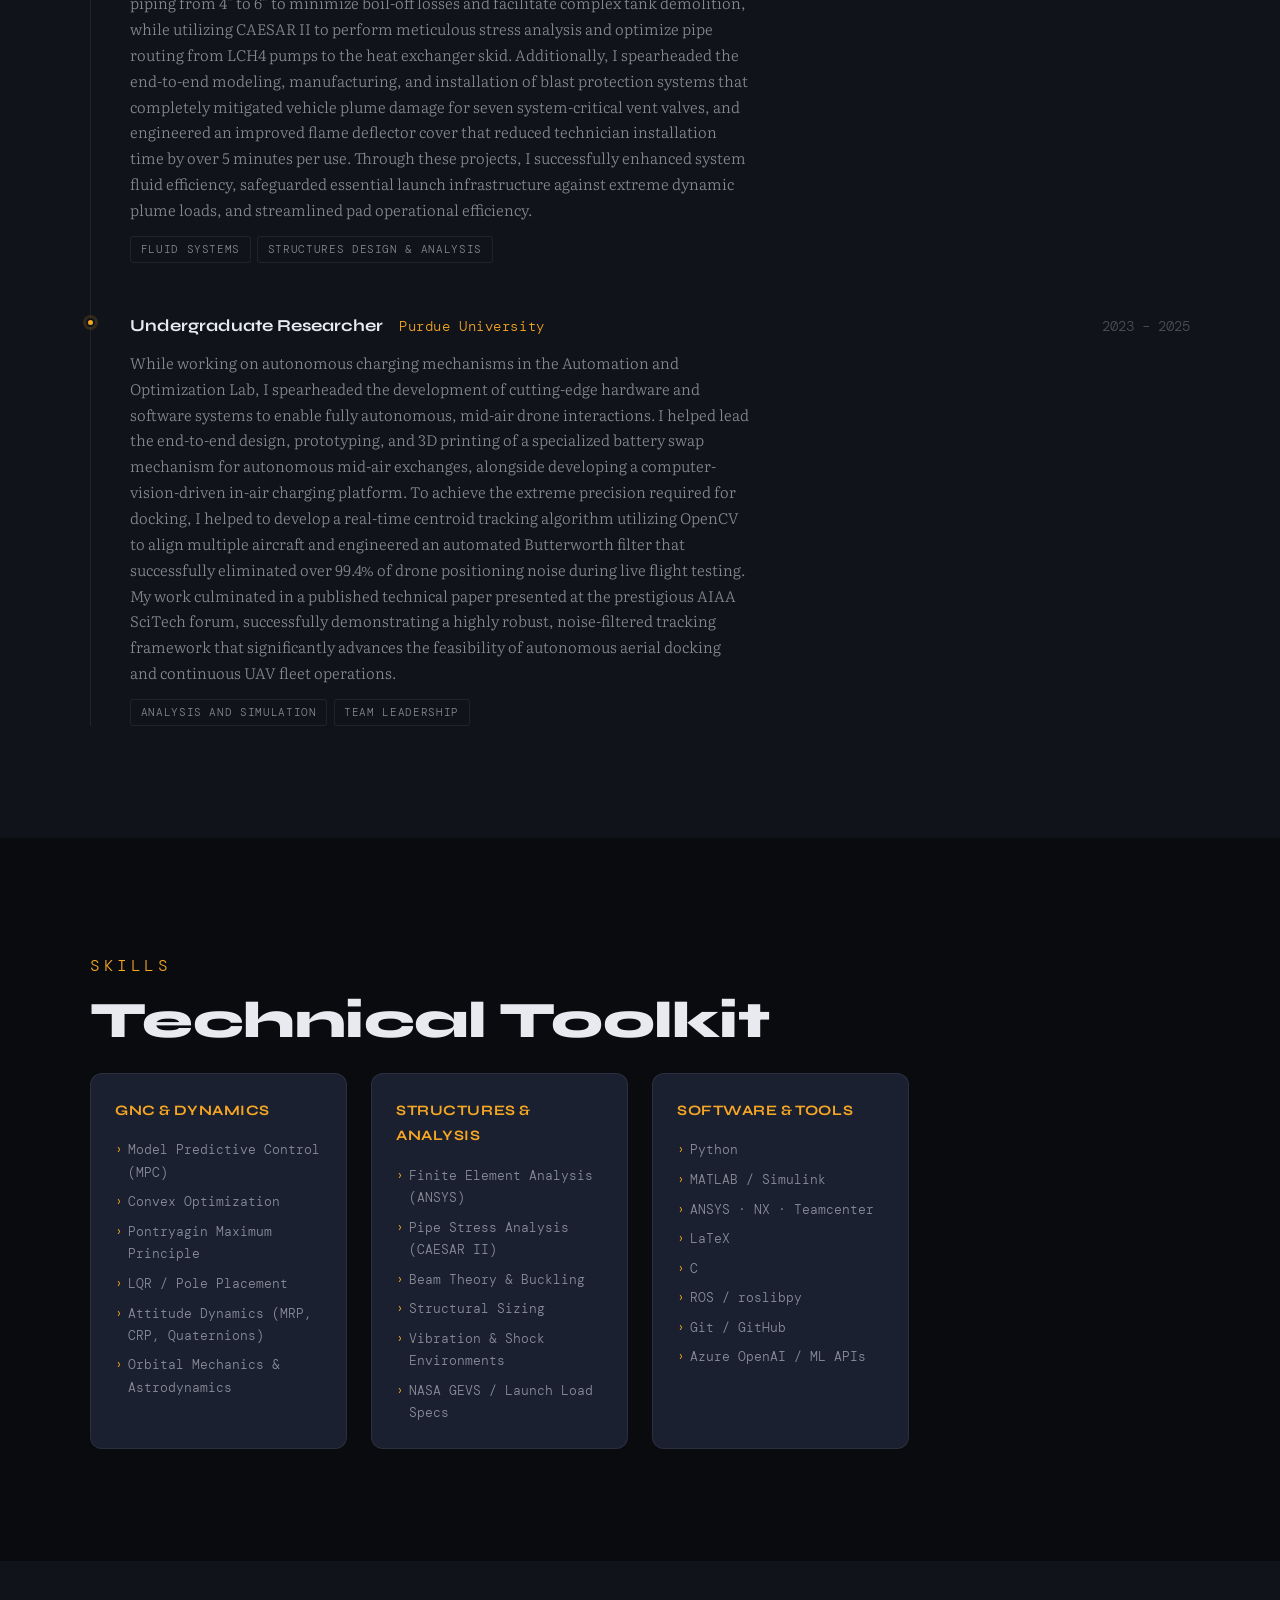
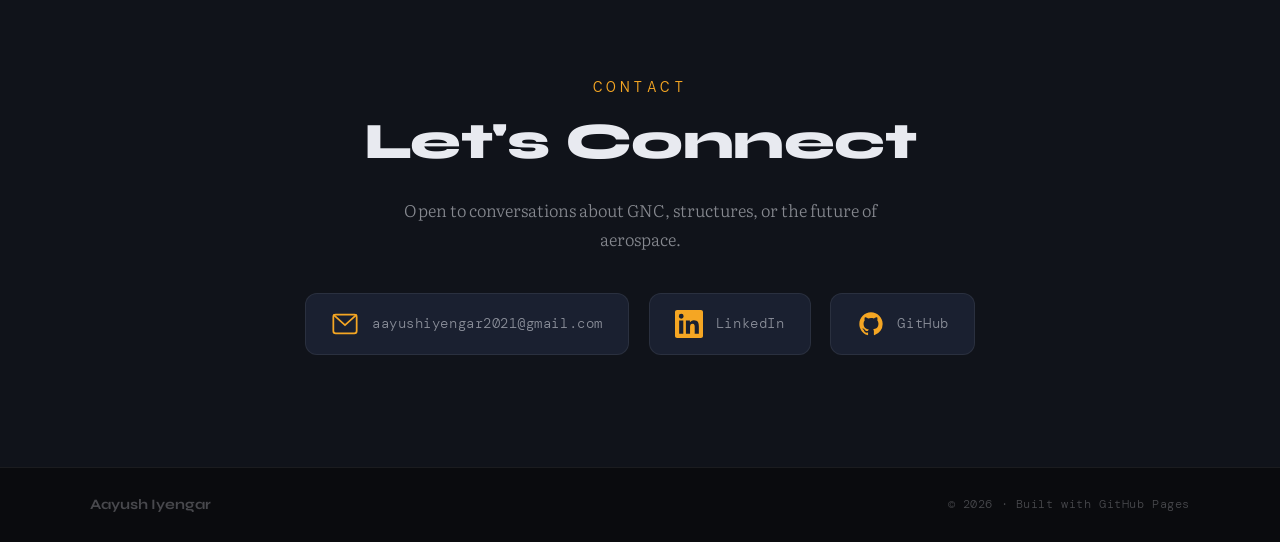
==== commit 036d084b: "updated changes to be able to send to a recruiter" ====
--- a/portfolio/index.html
+++ b/portfolio/index.html
@@ -43,7 +43,7 @@
       <h1 class="hero-name">Aayush<br/>Iyengar</h1>
       <p class="hero-tagline">
         GNC · Trajectory Optimization · Spacecraft Structures · Launch Fluids<br/>
-        <span class="hero-sub">Purdue '26 · Relativity Space</span>
+        <span class="hero-sub">Rocket Lab · Purdue '26 </span>
       </p>
       <div class="hero-cta">
         <a href="#projects" class="btn-primary">View Projects</a>
@@ -69,7 +69,7 @@
           <span class="section-label">About</span>
           <h2>Aerospace Engineer</h2>
           <p>I'm an Aerospace Engineering graduate from Purdue University with a minor in AI/ML,
-            working at <strong>Relativity Space</strong> as a full-time Launch Fluids engineer.
+            working at <strong>Rocket Lab</strong> as a full-time Spacecraft Mechanical engineer.
             I've spent the last two years getting my hands on flight hardware across launch vehicle
             and spacecraft programs at SpaceX and Rocket Lab, working on various propellant systems,
             structural components, and mechanical mechanisms all the way from concept through hardware
@@ -104,7 +104,7 @@
       <span class="section-label">Projects</span>
       <h2>Selected Work</h2>
       <p class="section-intro">
-        A curated set of technical projects spanning GNC, trajectory optimization, autonomous systems, structures, and fluids design.
+        A curated set of technical projects spanning Mechanical Design, GNC, trajectory optimization, autonomous systems, structures, and fluids design.
       </p>
 
       <div class="projects-filter">
@@ -187,7 +187,7 @@
           </div>
           <h3>CADformer — Natural Language to CAD</h3>
           <p class="proj-desc">
-            I project I created to take input text and turn it into CAD stl files. This project involves a Five-stage natural language-to-Cad model pipeline combining DECINT-style interleaved decomposition
+            A project designed to take input text and turn it into CAD stl files. This project involves a Five-stage natural language-to-Cad model pipeline combining DECINT-style interleaved decomposition
             with Gorilla-inspired BM25 retrieval-augmented code generation. Benchmarked on
             on AI generated input design phrases across three difficulty levels against direct-prompting and Chain-of-thought baselines.
           </p>
@@ -265,12 +265,14 @@
           <div class="tl-marker"></div>
           <div class="tl-content">
             <div class="tl-header">
-              <h3>Launch Fluids Engineer</h3>
-              <span class="tl-company">Relativity Space</span>
+              <h3>Spacecraft Mechanical Engineer</h3>
+              <span class="tl-company">Rocket Lab</span>
               <span class="tl-date">June 2026 – Present</span>
             </div>
-            <p class="tl-desc">Starting full-time in June 2026. Details coming soon.</p>
-            <div class="tl-tags"><span>Fluid Systems</span><span>Launch Operations</span></div>
+            <p class="tl-desc">Responsible Engineer for several mechanical systems across science and defense missions, including 
+              solor array, radio, and vehicle primary and secondary structure design. 
+            </p>
+            <div class="tl-tags"><span>Structures Design & Analysis</span><span>Mechanical Design</span></div>
           </div>
         </div>
 
@@ -282,7 +284,7 @@
               <span class="tl-company">SpaceX</span>
               <span class="tl-date">Summer 2025</span>
             </div>
-            <p class="tl-desc"><!-- ✏️ UPDATE -->During the summer of 2025, I was tasked with several project. 
+            <p class="tl-desc"><!-- ✏️ UPDATE -->During the summer of 2025, I was tasked with several projects. 
               I owned the rebuild, and activation of the static fire stand water system, including outlineing a 
               GN2 blowdown test to proof all newly designed/installed fluids hardware and instrumentation. I 
               designed and installed the Orbital Pad 2 flame diverter structural shielding, performing static
@@ -306,7 +308,7 @@
               requirements derivation through build and testing. I conceptualized, built, and tested a dynamic solar array gravity offloading
               system to test the deployment of a new, linear deployment architecture. I derived and sized the offloader assembly to numerous loads, 
               ranging from the primary frame stability during deployment, the static loads within the suspension assembly holding the deployment mechanism, 
-              and the overall system energy losses from the selected bearings during deployment. I worked with the RE of the solar array to make sure performance
+              and the overall system energy losses from the selected bearings during deployment. I worked with the Responsible Engineer of the solar array to make sure performance
               was being characterized properly, and even helped optimize mass, volume, and energy constraints to determine the ideal layout of Si & GaAs
               cells for a 5-kW solar array. 
             </p>
